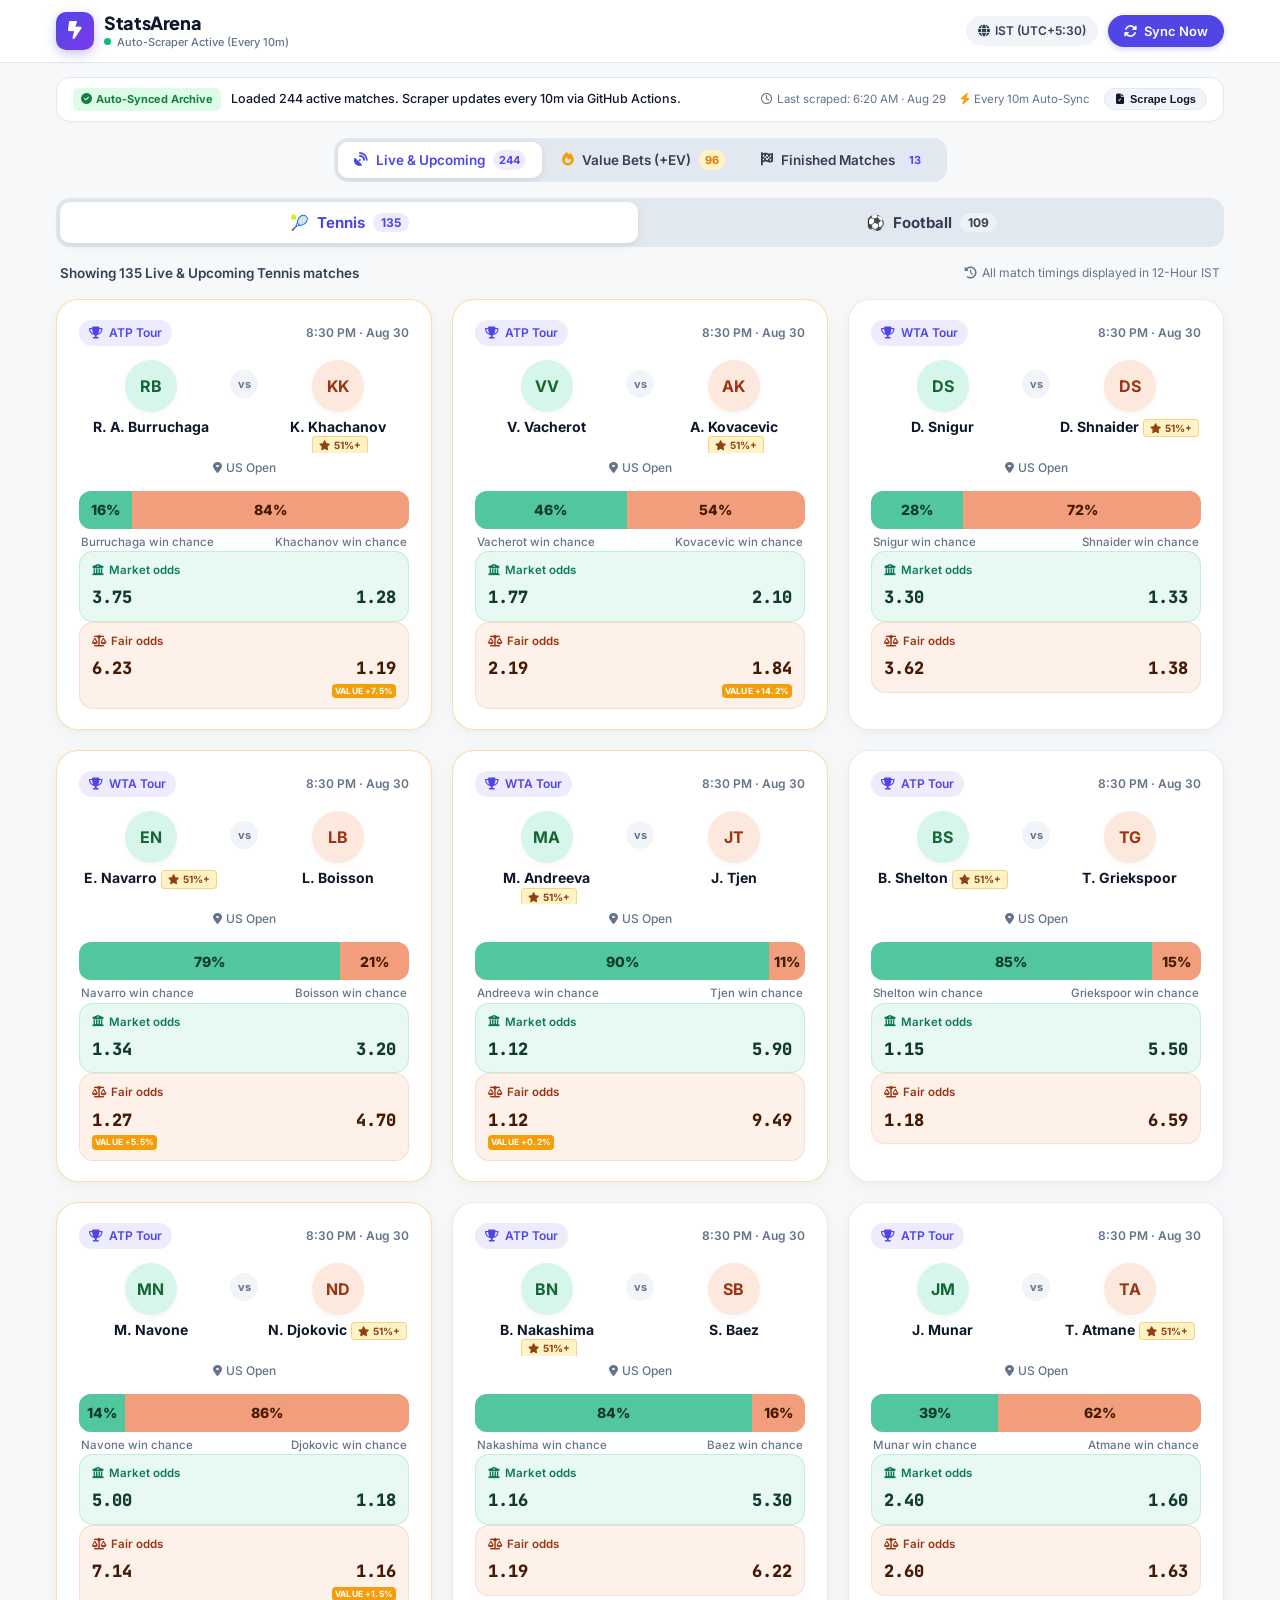
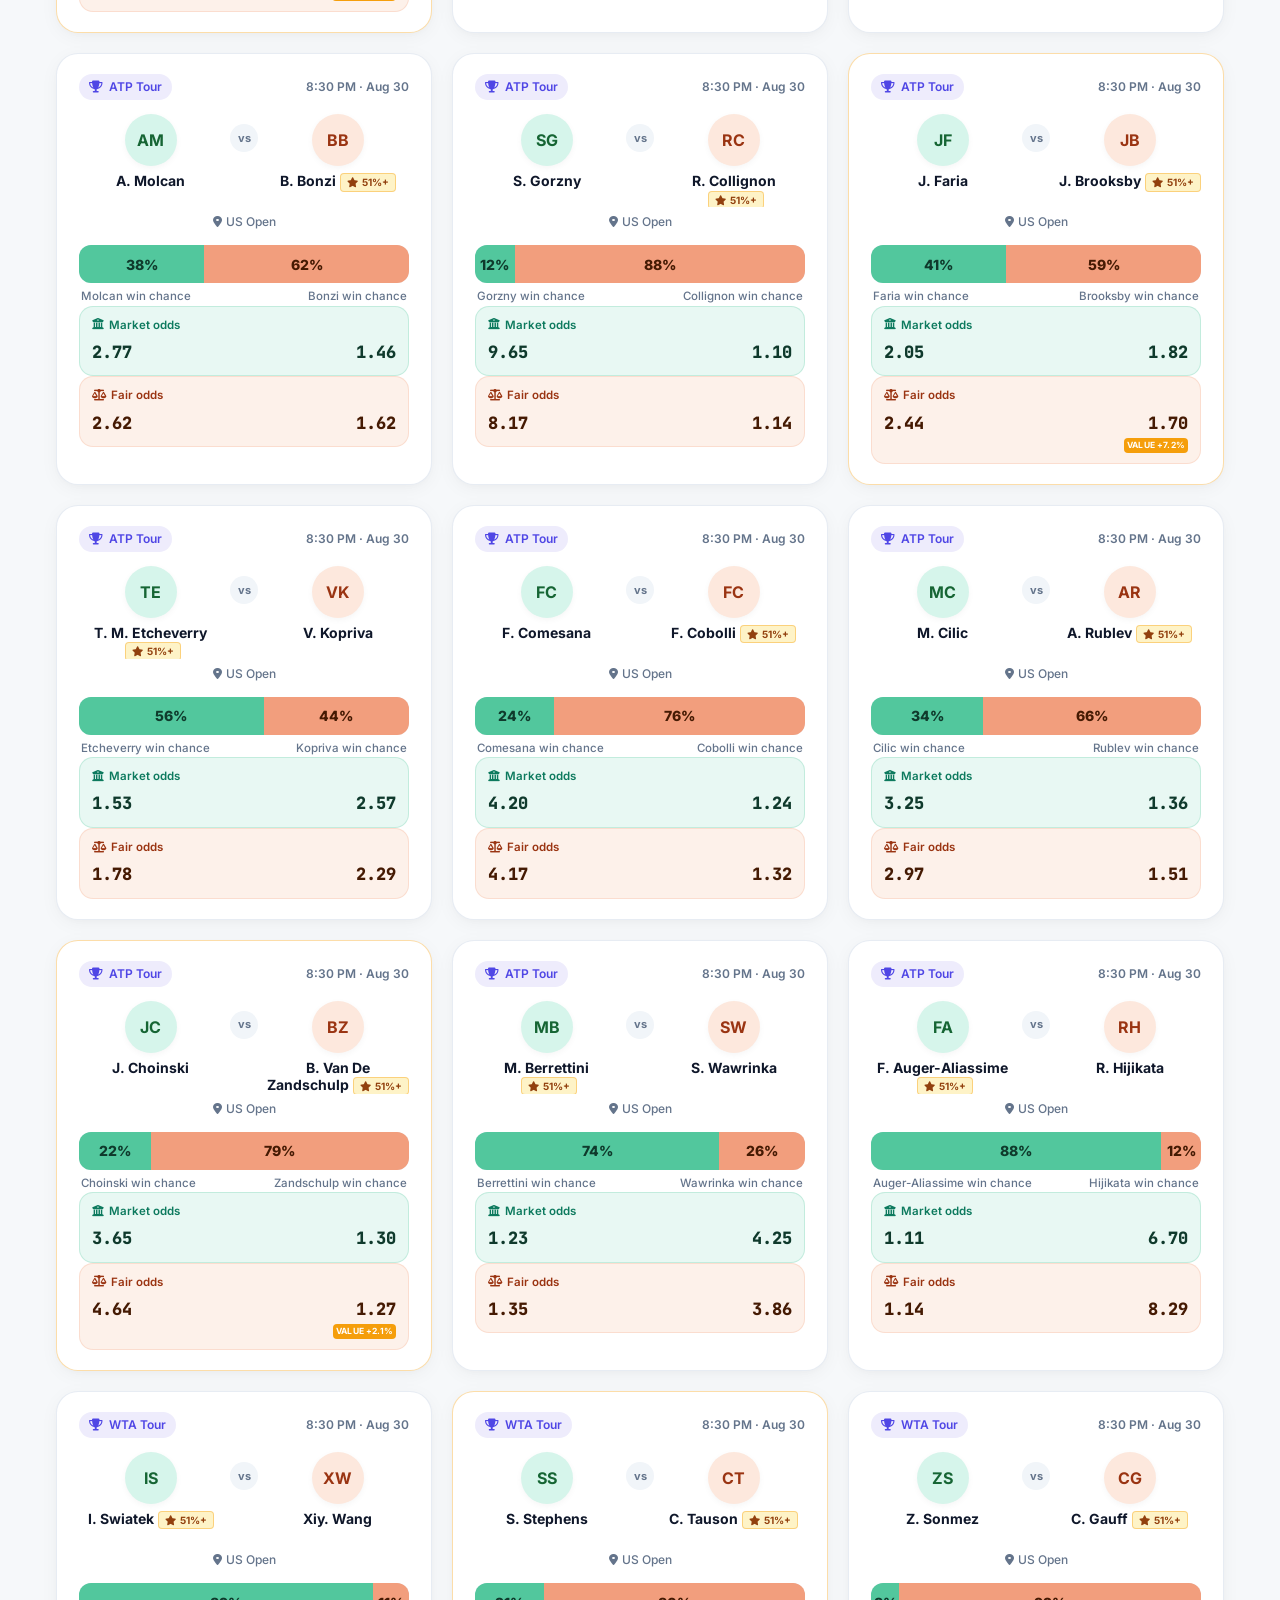
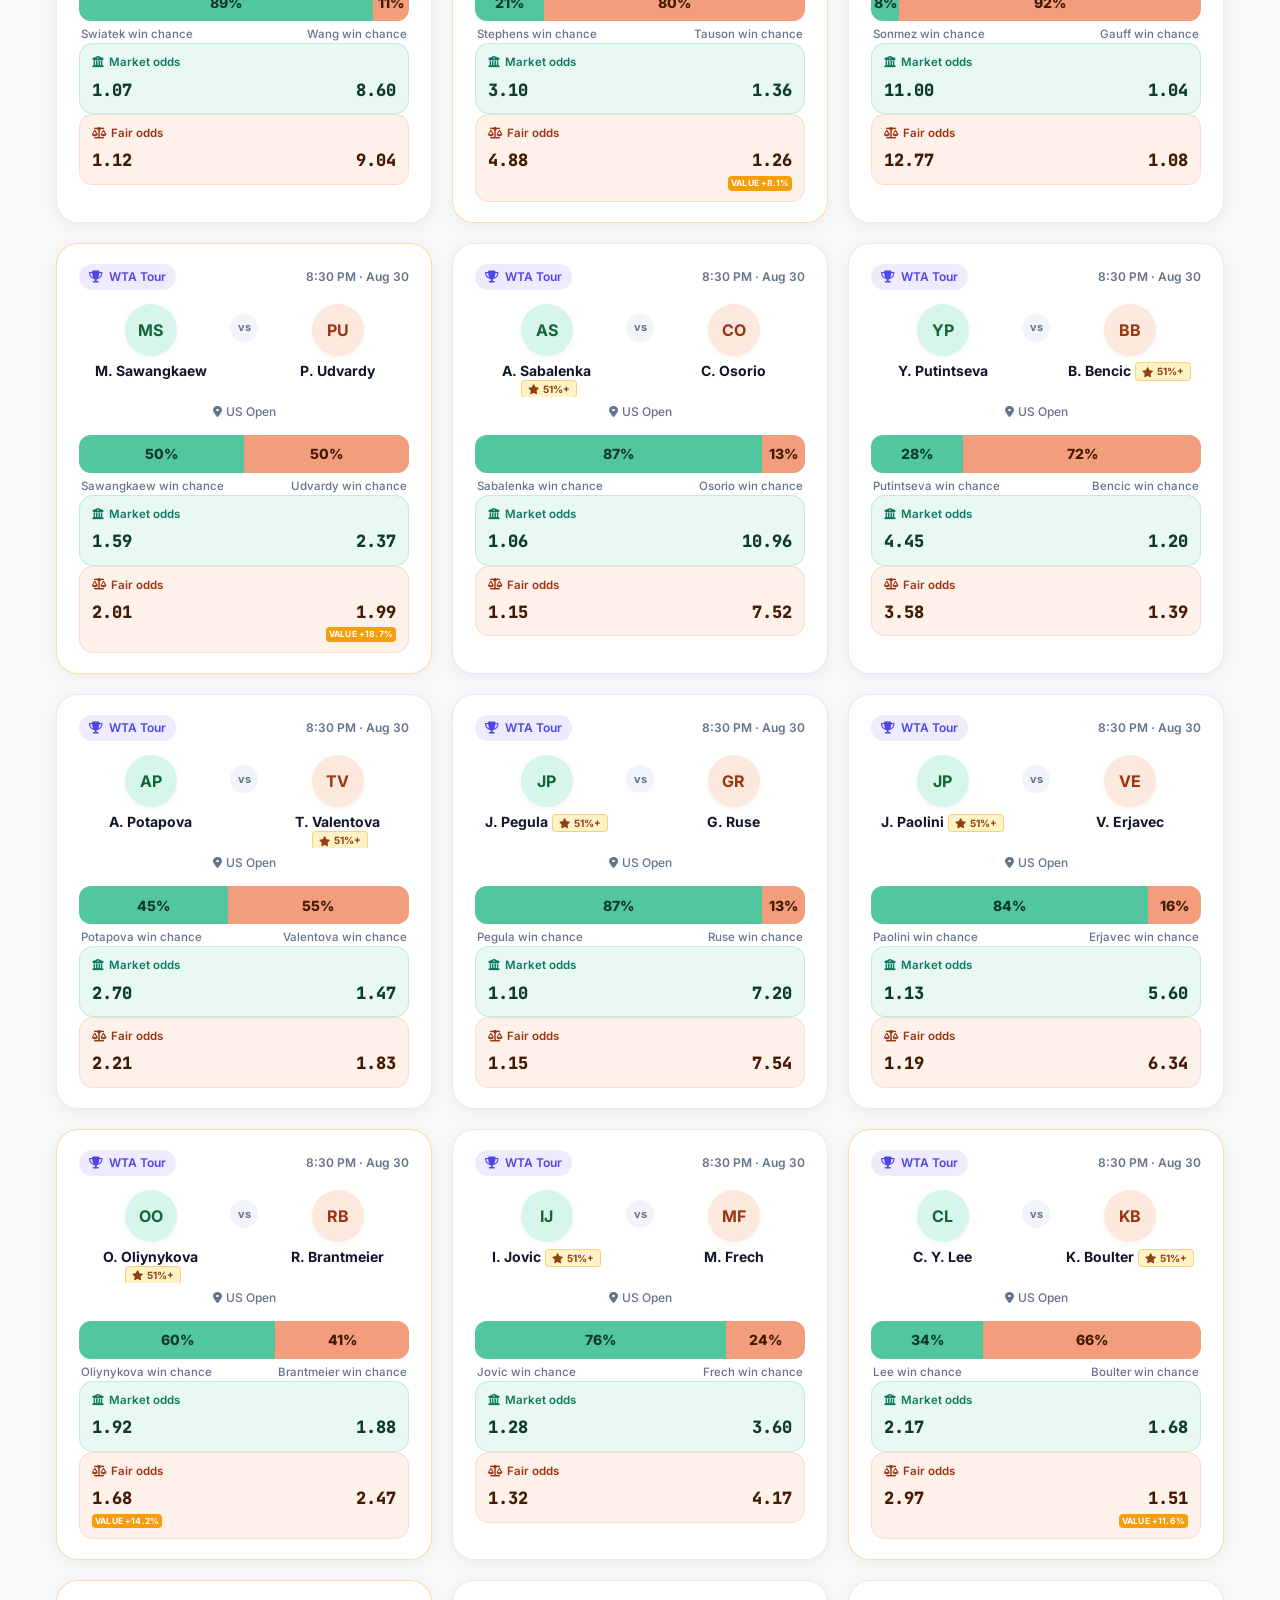
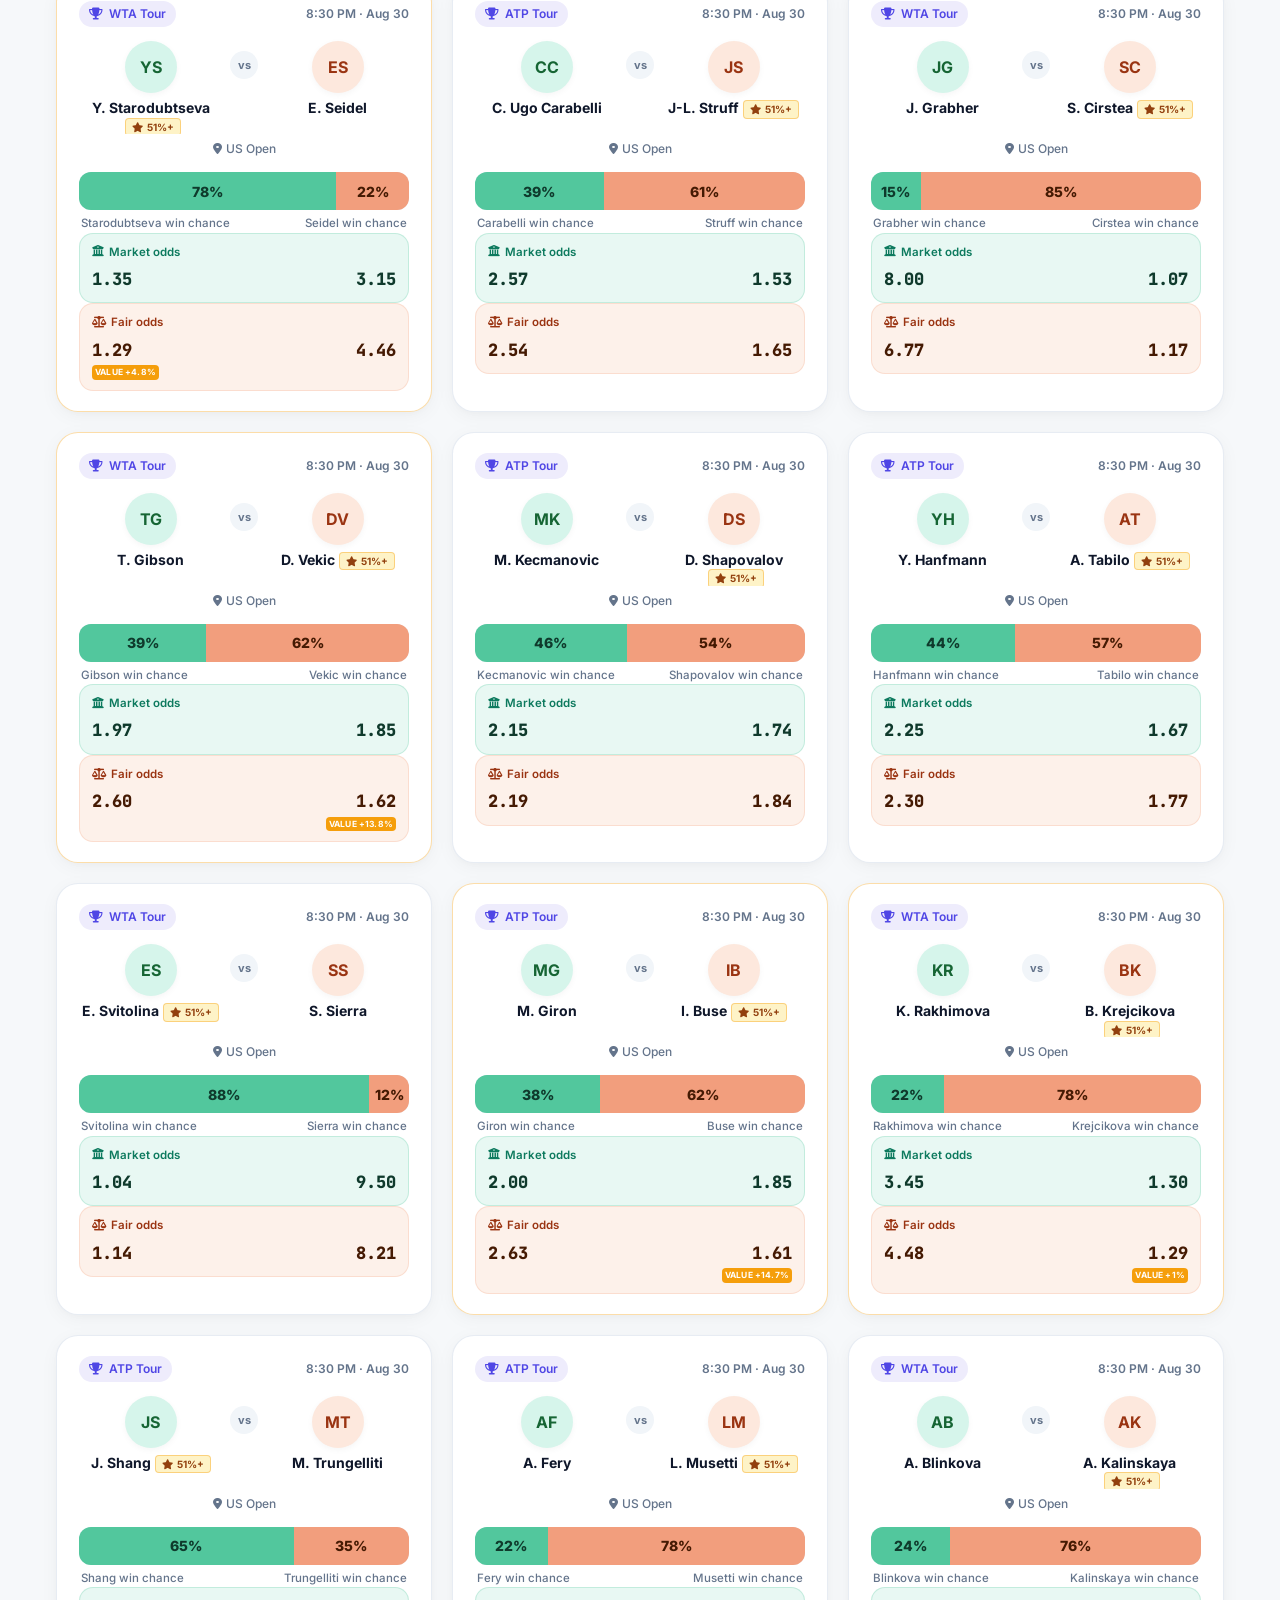
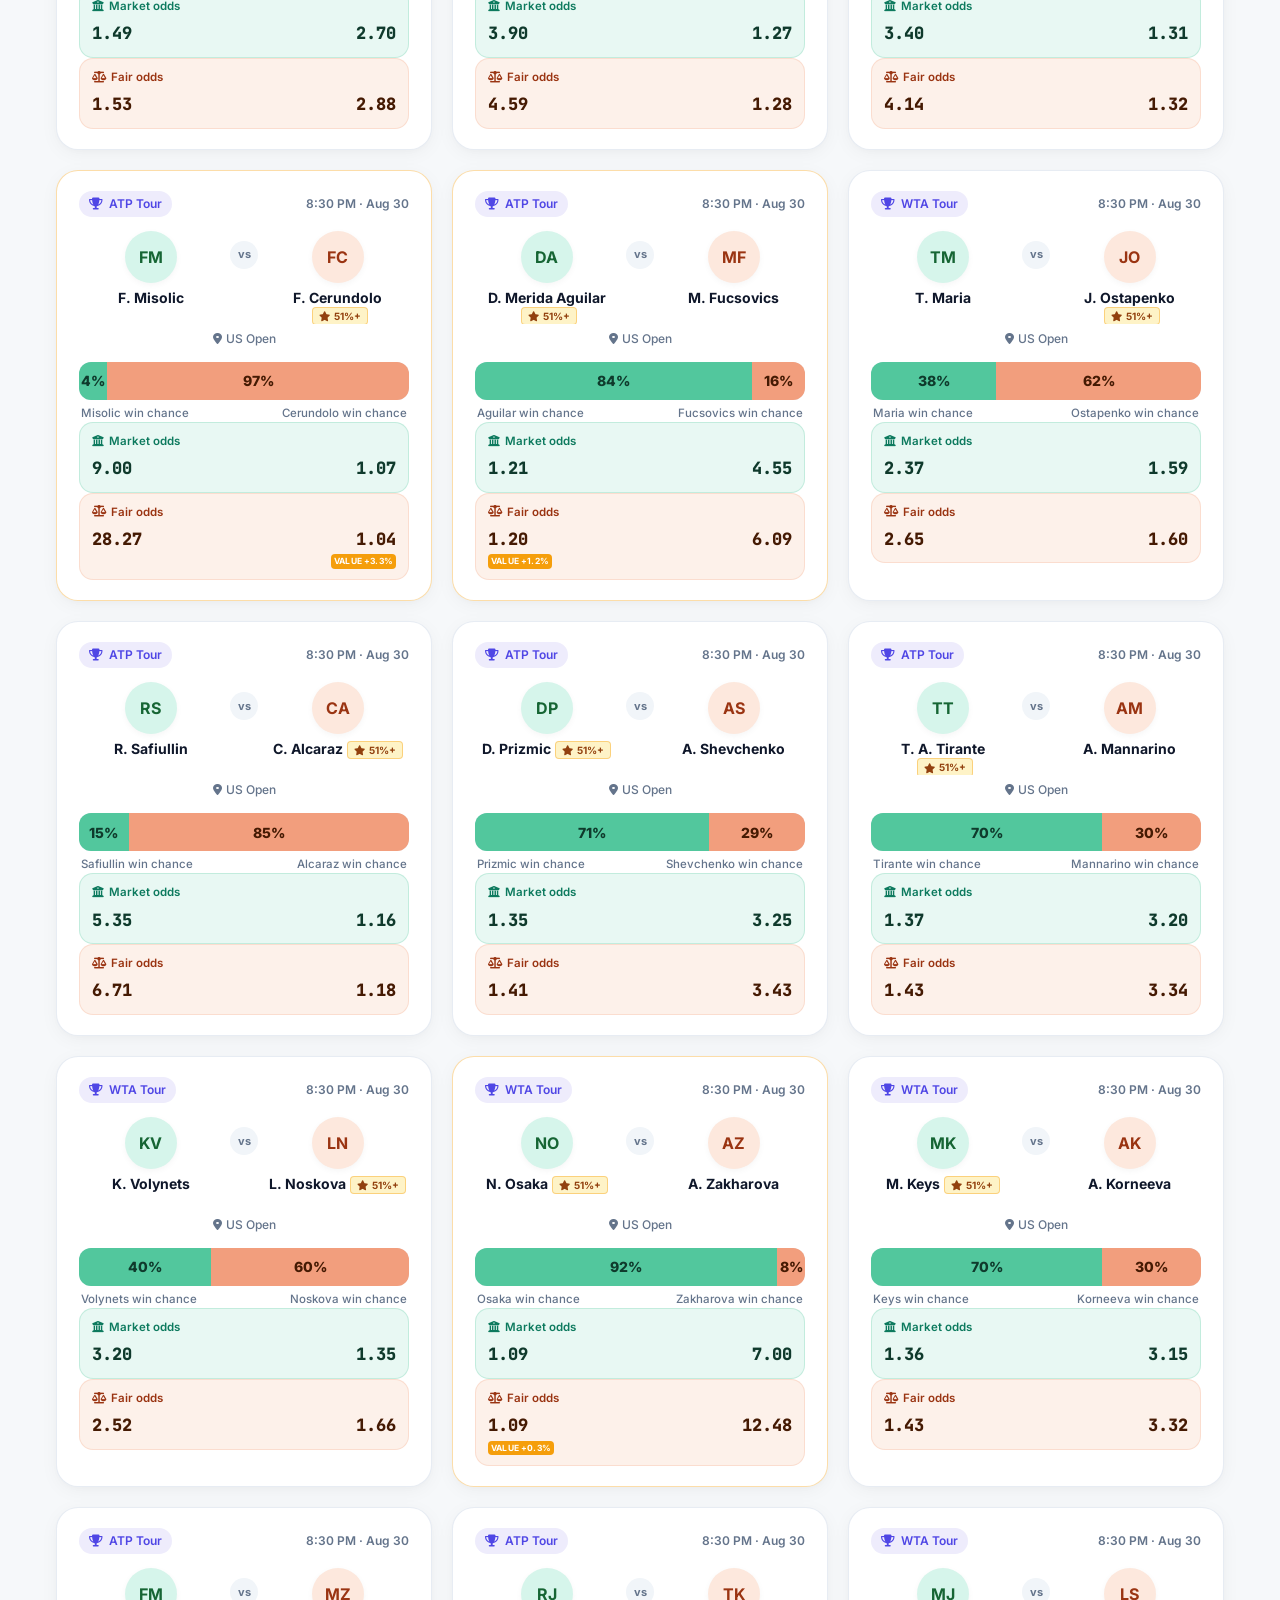
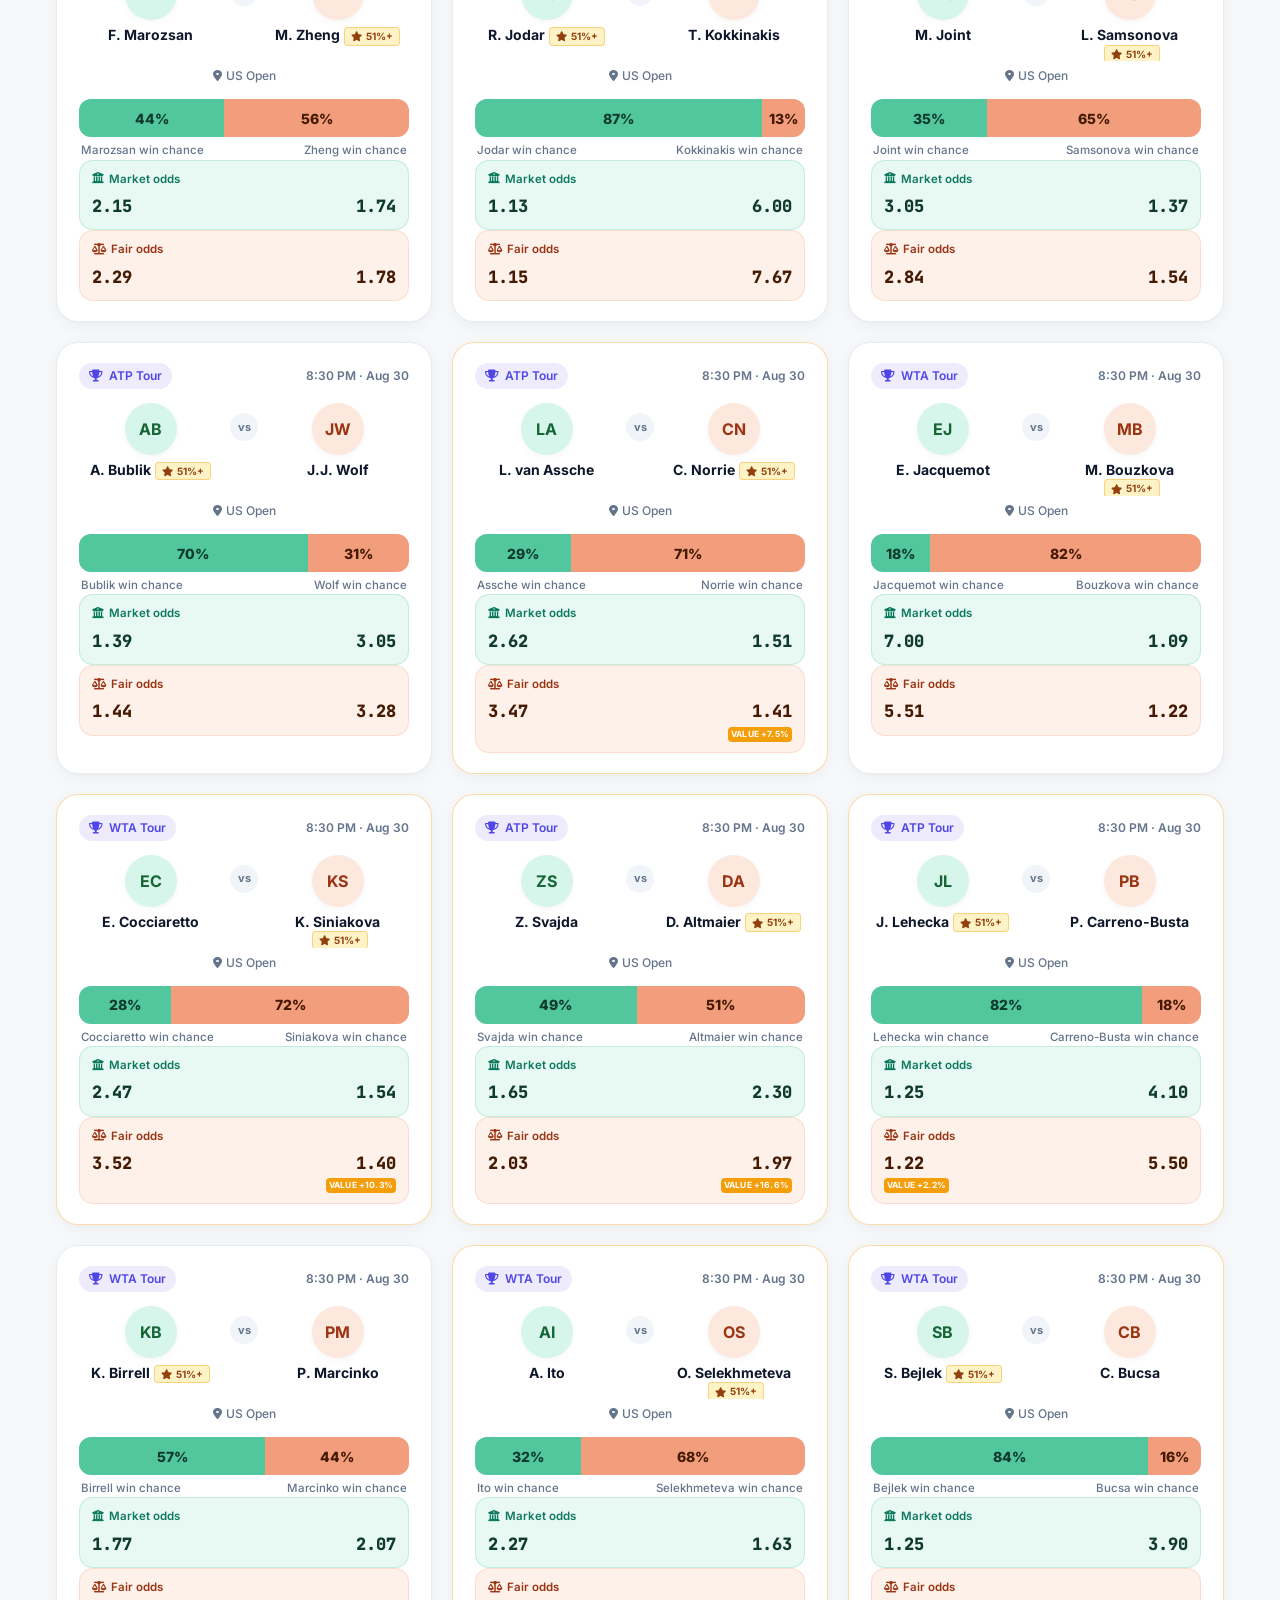
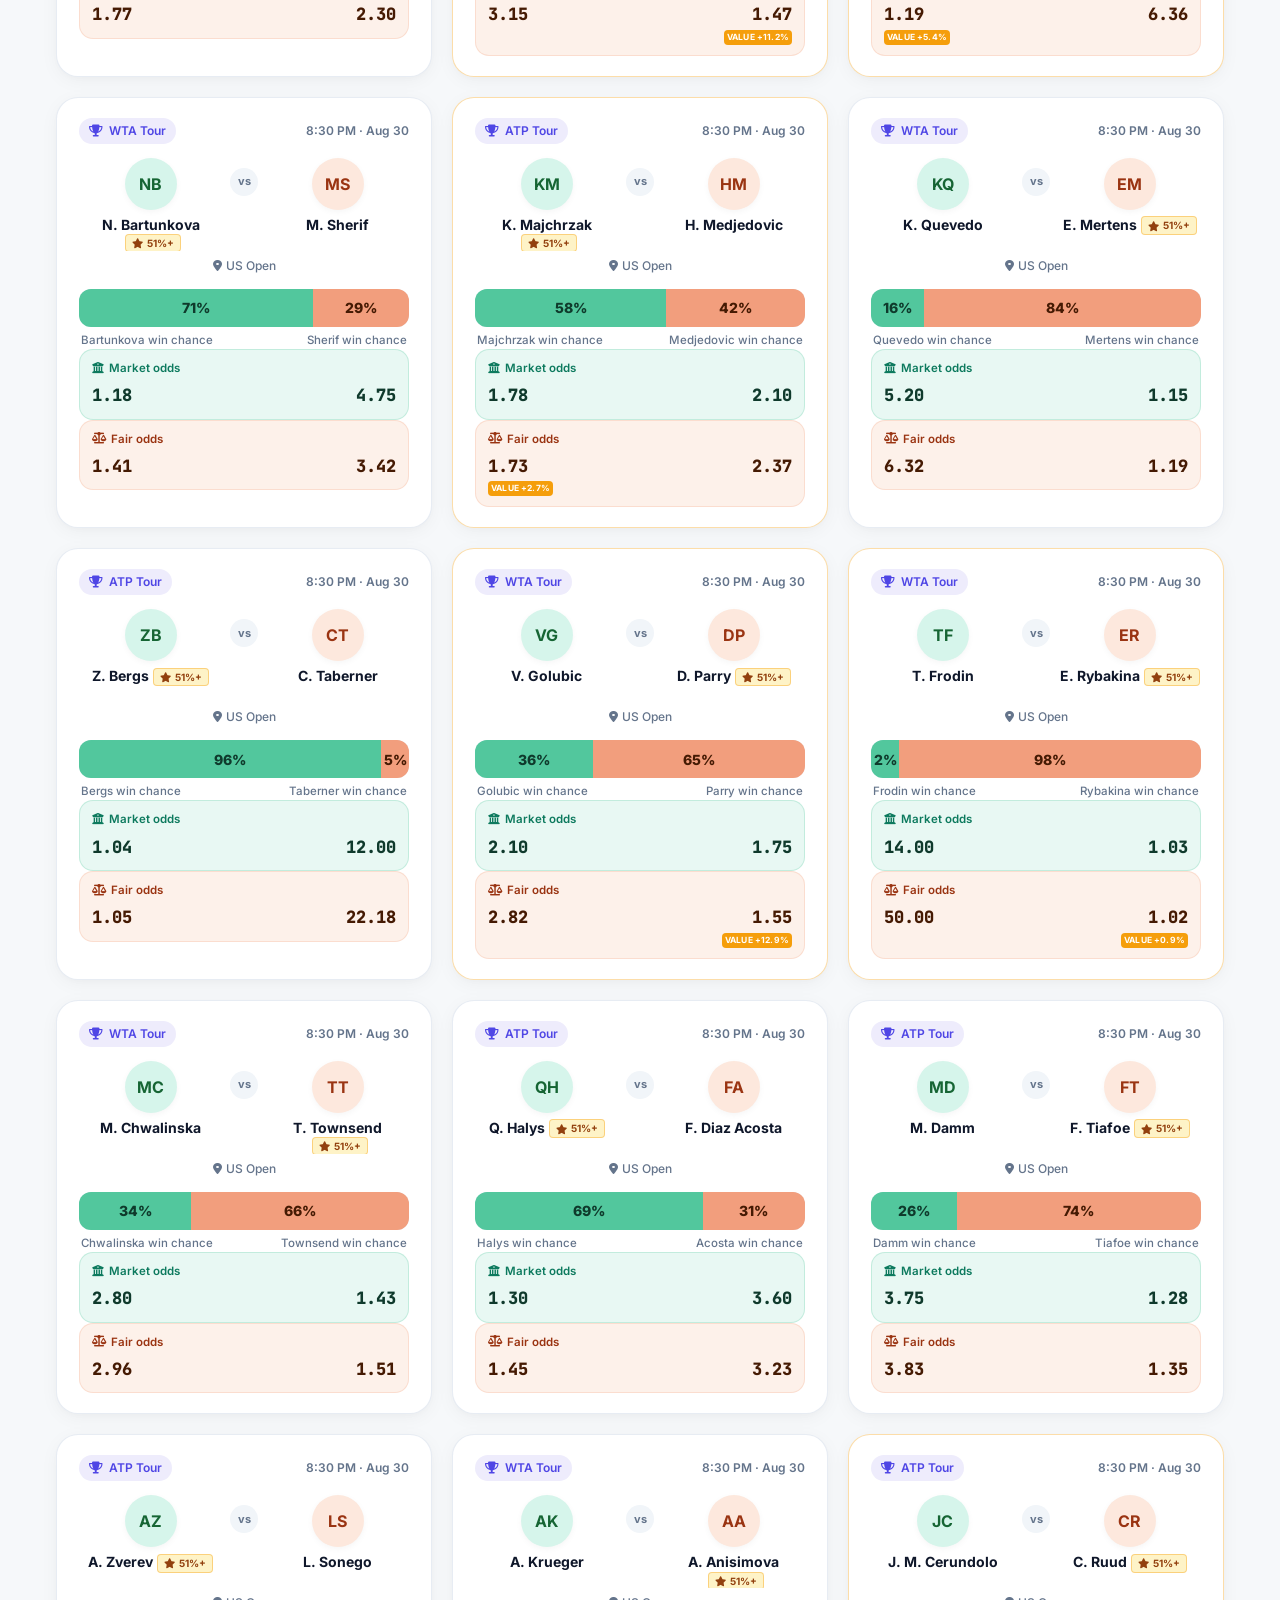
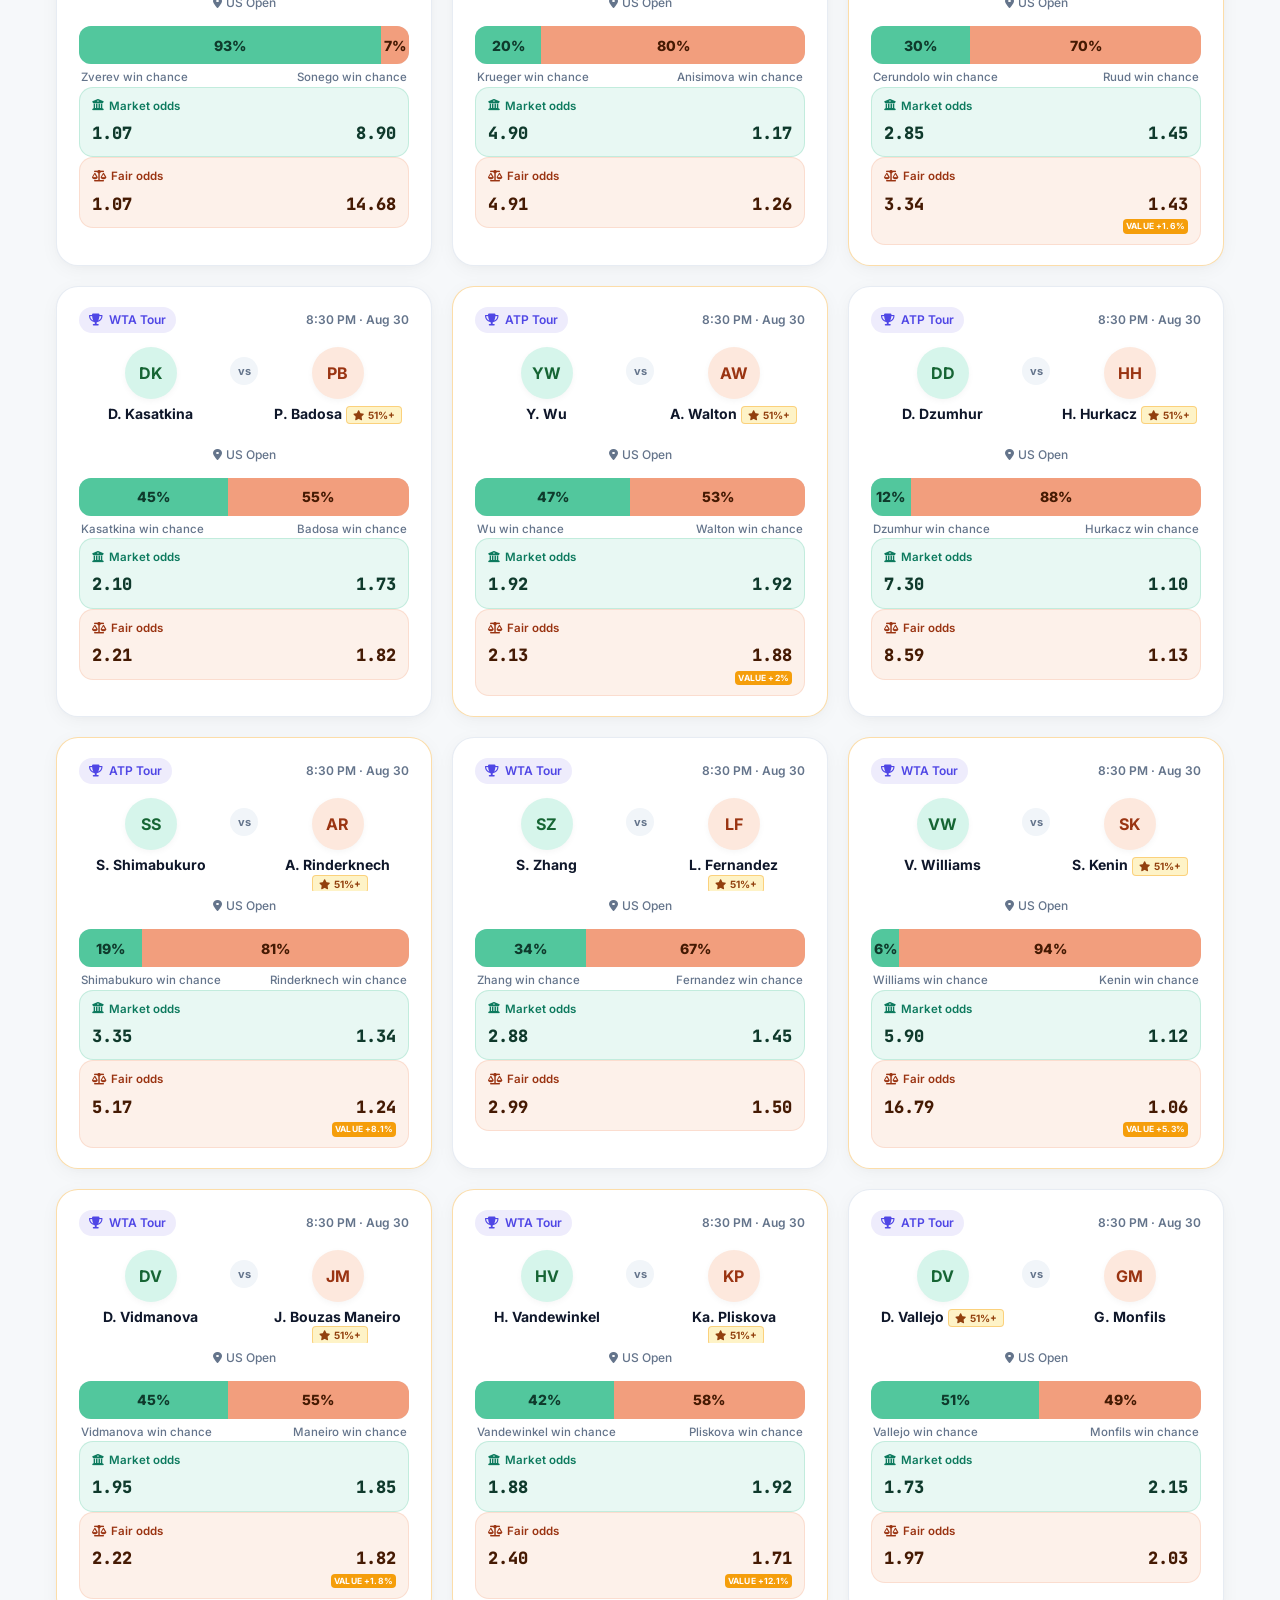
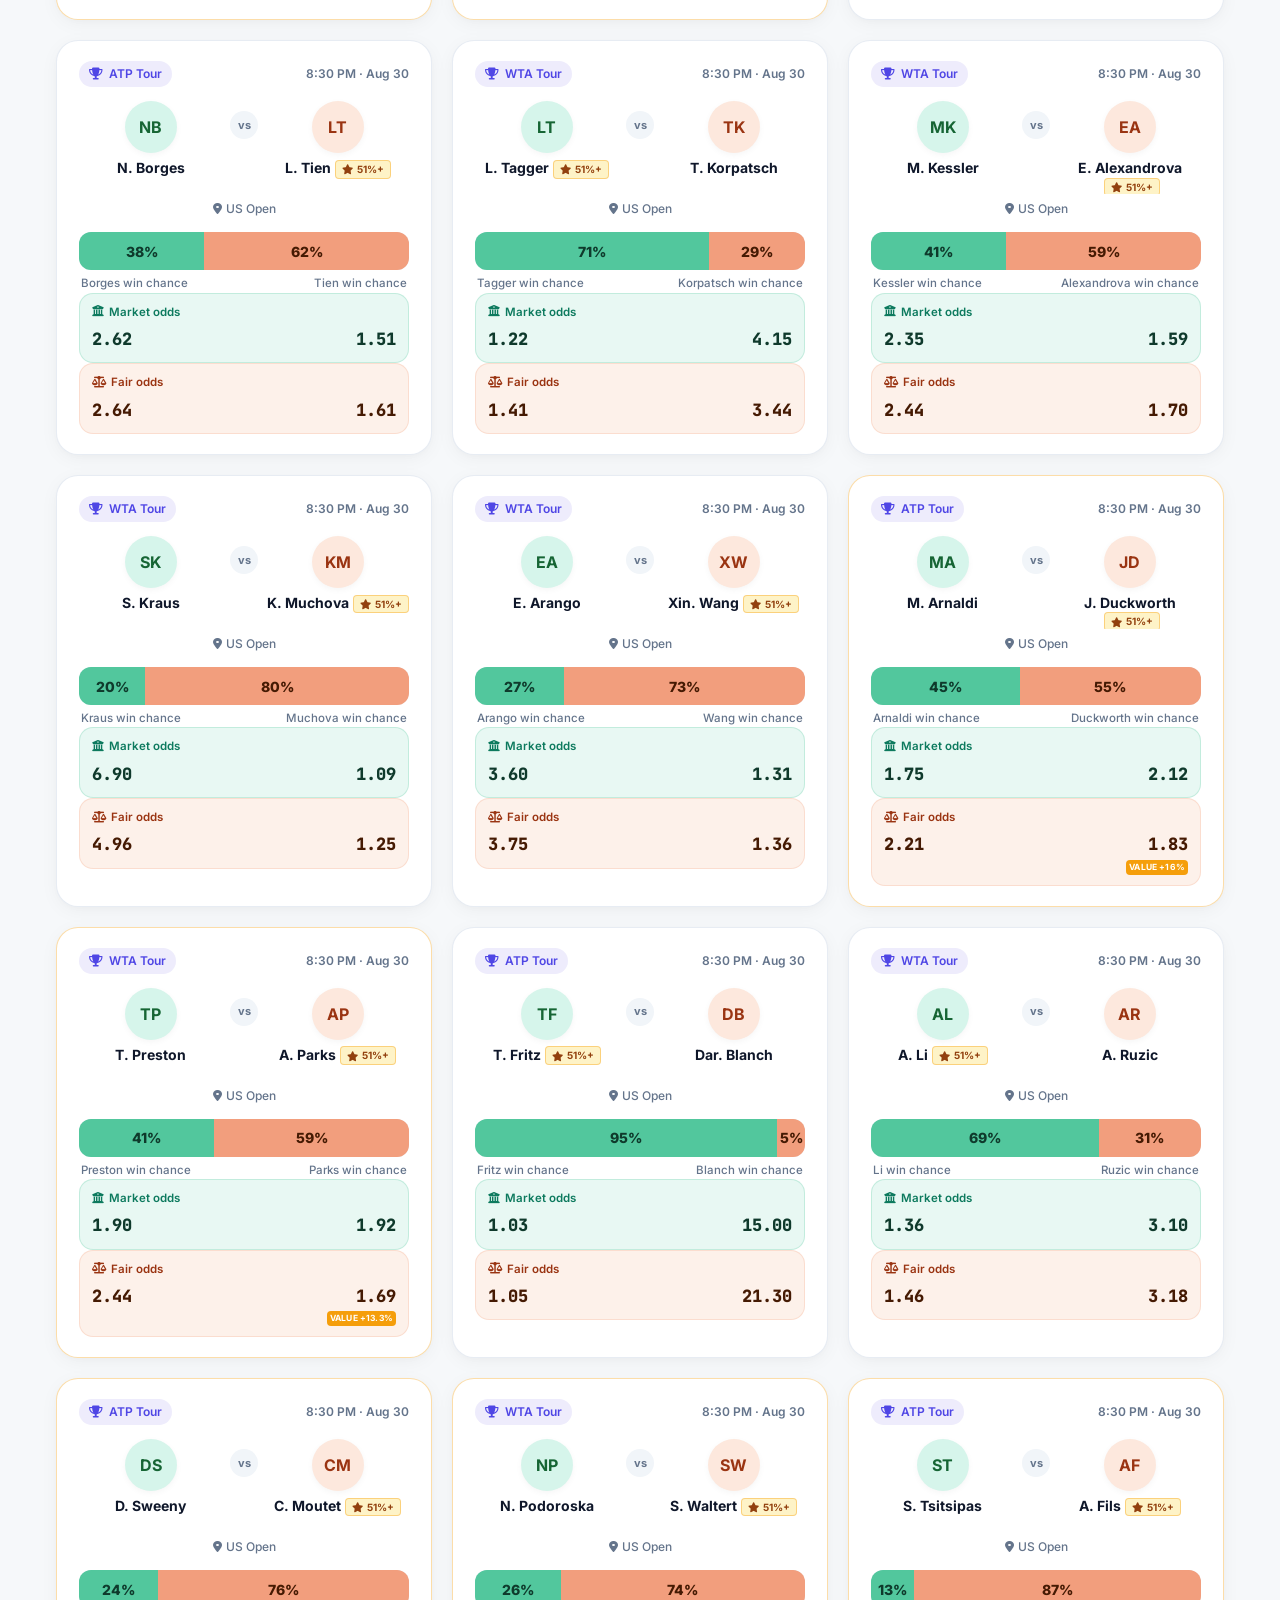
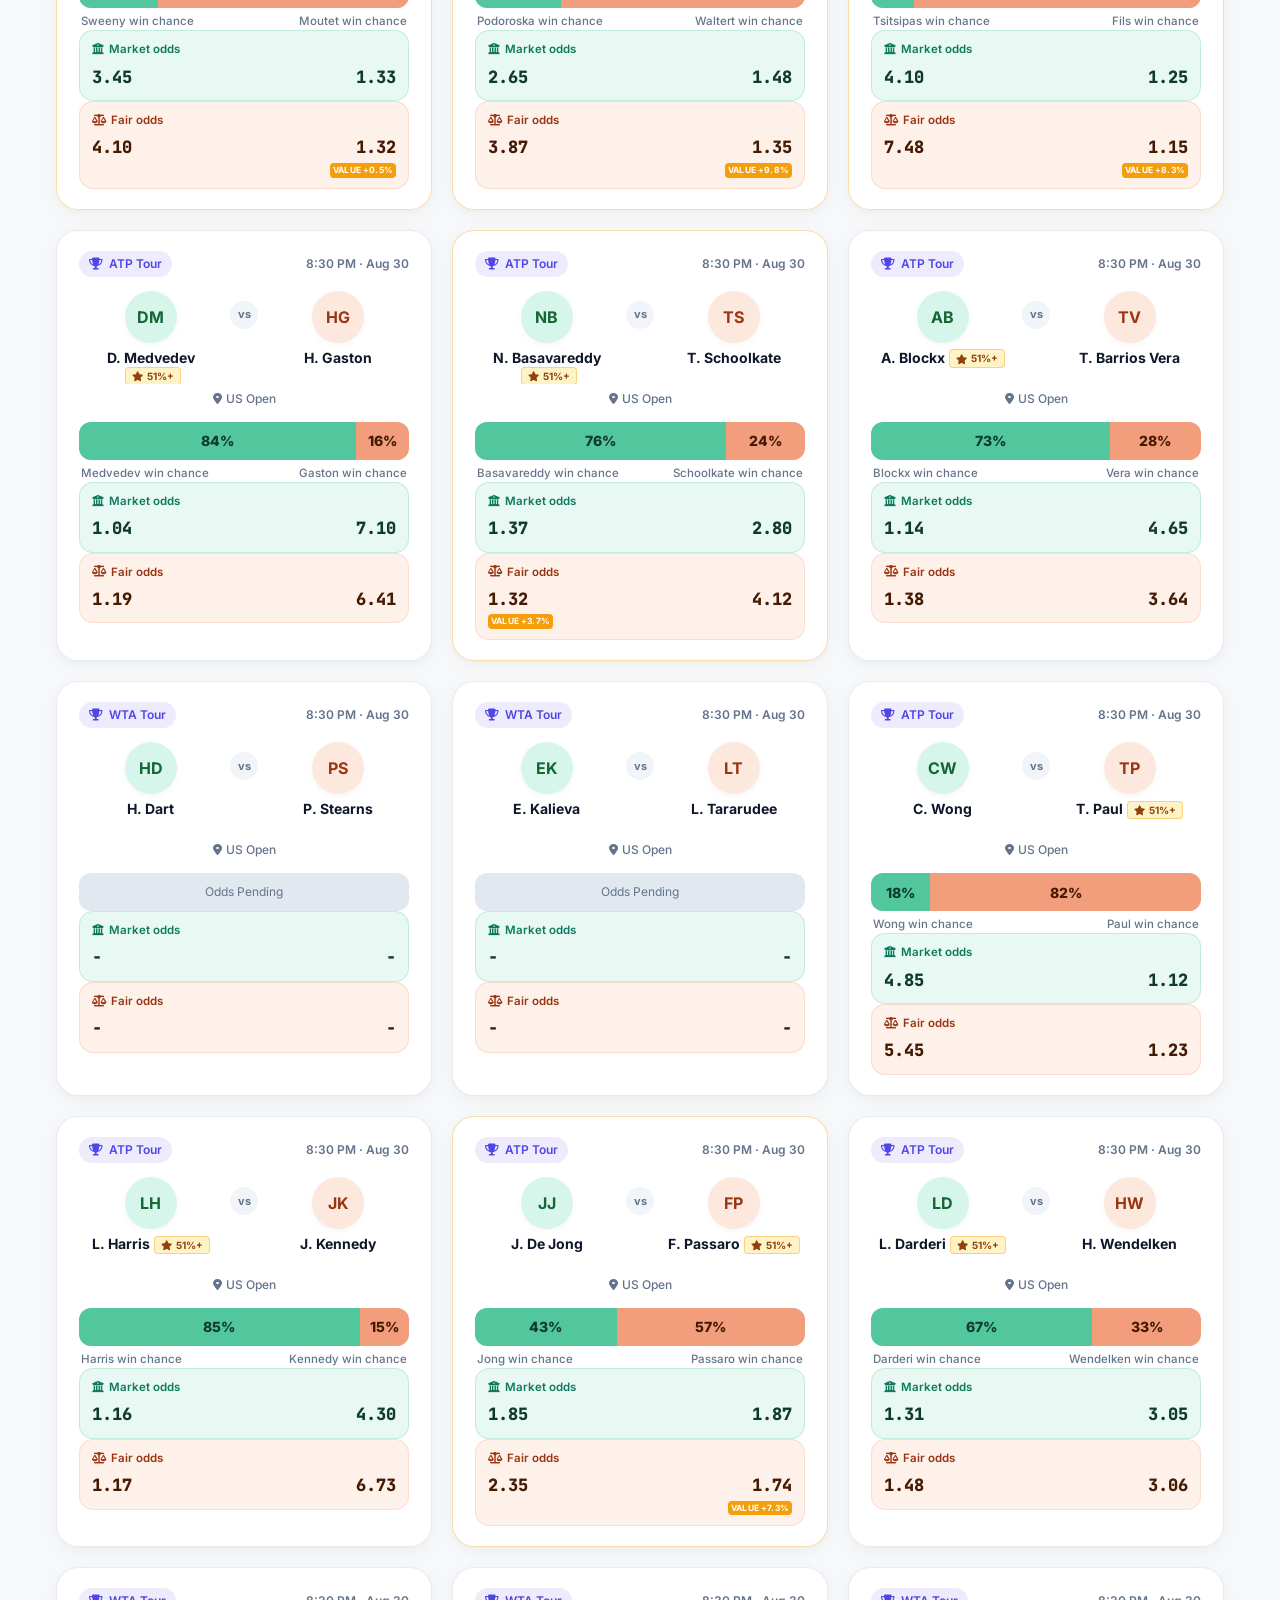
==== static/index.html @ 7a47d483 "Optimize for mobile-first native responsive app experience with touch safe areas and compact control" ====
<!DOCTYPE html>
<html lang="en">
<head>
  <meta charset="UTF-8" />
  <meta name="viewport" content="width=device-width, initial-scale=1.0, maximum-scale=1.0, user-scalable=no, viewport-fit=cover" />
  <meta name="theme-color" content="#0F172A" />
  <meta name="apple-mobile-web-app-capable" content="yes" />
  <meta name="apple-mobile-web-app-status-bar-style" content="black-translucent" />
  <meta name="apple-mobile-web-app-title" content="StatsArena" />
  <meta name="format-detection" content="telephone=no" />
  <title>StatsArena | Live Matches & Odds Explorer</title>
  
  <!-- Premium Fonts: Inter & Plus Jakarta Sans -->
  <link rel="preconnect" href="https://fonts.googleapis.com">
  <link rel="preconnect" href="https://fonts.gstatic.com" crossorigin>
  <link href="https://fonts.googleapis.com/css2?family=Inter:wght@400;500;600;700;800&family=JetBrains+Mono:wght@500;700&family=Plus+Jakarta+Sans:wght@600;700;800&display=swap" rel="stylesheet">
  
  <!-- FontAwesome Icons -->
  <link rel="stylesheet" href="https://cdnjs.cloudflare.com/ajax/libs/font-awesome/6.4.2/css/all.min.css">
  
  <link rel="icon" href="data:image/svg+xml,<svg xmlns=%22http://www.w3.org/2000/svg%22 viewBox=%220 0 100 100%22><text y=%22.9em%22 font-size=%2290%22>⚡</text></svg>">
  <link rel="stylesheet" href="style.css?v=4">
</head>
<body>

  <!-- Top Header Navigation -->
  <header class="app-header">
    <div class="header-container">
      <div class="brand-section">
        <div class="brand-logo">
          <i class="fa-solid fa-bolt-lightning"></i>
        </div>
        <div class="brand-info">
          <h1>StatsArena</h1>
          <div class="status-indicator">
            <span class="pulse-dot" id="pulseDot"></span>
            <span id="autoScraperStatus">Auto-Scraper Active (Every 10m)</span>
          </div>
        </div>
      </div>

      <div class="header-actions">
        <div class="tz-badge">
          <i class="fa-solid fa-globe"></i> <span>IST (UTC+5:30)</span>
        </div>
        <button id="syncNowBtn" class="btn-sync" onclick="triggerManualSync()" title="Scrape and check for new matches now">
          <i class="fa-solid fa-arrows-rotate" id="syncIcon"></i>
          <span class="btn-text">Sync Now</span>
        </button>
      </div>
    </div>
  </header>

  <!-- Scraper Status Banner -->
  <div class="scraper-banner-wrapper">
    <div class="scraper-banner" id="scraperBanner">
      <div class="banner-left">
        <span class="banner-badge" id="scraperStateBadge"><i class="fa-solid fa-circle-check"></i> Finished</span>
        <span class="banner-text" id="scraperStatusText">Scraper completed. All 239 matches updated.</span>
      </div>
      <div class="banner-right">
        <span class="banner-meta" id="lastScrapeMeta"><i class="fa-regular fa-clock"></i> Last scraped: 06:00 PM IST</span>
        <span class="banner-meta next-run" id="nextScrapeMeta"><i class="fa-solid fa-hourglass-half"></i> Next in 58m</span>
        <button class="btn-logs-toggle" onclick="openLogsModal()" title="View Scraper Run History & Logs">
          <i class="fa-solid fa-file-waveform"></i> <span>Scrape Logs</span>
        </button>
      </div>
      <!-- Progress Bar (Visible during scraping) -->
      <div class="banner-progress" id="bannerProgress" style="display: none;">
        <div class="banner-progress-bar" id="bannerProgressBar" style="width: 0%;"></div>
      </div>
    </div>
  </div>

  <!-- Main App Container -->
  <main class="main-content">
    
    <!-- Top View Switcher (Live & Upcoming / Value Bets / Finished Matches) -->
    <div class="view-switcher-container">
      <div class="view-segmented-control">
        <button class="view-btn active" id="viewBtnActive" onclick="switchView('active')">
          <i class="fa-solid fa-satellite-dish"></i>
          <span>Live & Upcoming</span>
          <span class="view-pill" id="activeCountPill">0</span>
        </button>
        <button class="view-btn" id="viewBtnValue" onclick="switchView('value')">
          <i class="fa-solid fa-fire text-amber"></i>
          <span>Value Bets (+EV)</span>
          <span class="view-pill value-pill" id="valueCountPill">0</span>
        </button>
        <button class="view-btn" id="viewBtnFinished" onclick="switchView('finished')">
          <i class="fa-solid fa-flag-checkered"></i>
          <span>Finished Matches</span>
          <span class="view-pill finished-pill" id="finishedCountPill">0</span>
        </button>
      </div>
    </div>

    <!-- Sport Navigation Tabs -->
    <div class="tabs-container">
      <div class="sport-tabs">
        <button class="tab-btn active" id="tabTennis" onclick="switchSport('tennis')">
          <span class="tab-icon">🎾</span>
          <span class="tab-title">Tennis</span>
          <span class="tab-badge" id="tennisCountBadge">0</span>
        </button>
        <button class="tab-btn" id="tabFootball" onclick="switchSport('football')">
          <span class="tab-icon">⚽</span>
          <span class="tab-title">Football</span>
          <span class="tab-badge" id="footballCountBadge">0</span>
        </button>
      </div>
    </div>

    <!-- Finished Matches ROI & Performance Analytics Card (Only shown in Finished view) -->
    <div id="finishedAnalyticsCard" class="analytics-card" style="display: none;">
      <div class="analytics-header">
        <div class="analytics-title">
          <i class="fa-solid fa-chart-line text-brand"></i>
          <span>Favorites & Value Bet Performance Tracker</span>
        </div>
        <span class="analytics-badge">Strategy: ≥51% Probability +EV</span>
      </div>
      <div class="analytics-grid">
        <div class="stat-box">
          <span class="stat-label">Total Finished</span>
          <span class="stat-value" id="roiTotalFinished">0</span>
        </div>
        <div class="stat-box">
          <span class="stat-label">Favorites (≥51%)</span>
          <span class="stat-value" id="roiTotalFavs">0</span>
        </div>
        <div class="stat-box">
          <span class="stat-label">Win Rate</span>
          <span class="stat-value text-emerald" id="roiWinRate">0%</span>
        </div>
        <div class="stat-box">
          <span class="stat-label">Total Staked (1u)</span>
          <span class="stat-value" id="roiTotalStaked">0.00u</span>
        </div>
        <div class="stat-box">
          <span class="stat-label">Net Profit</span>
          <span class="stat-value text-emerald" id="roiNetProfit">+0.00u</span>
        </div>
        <div class="stat-box highlight">
          <span class="stat-label">Realized ROI</span>
          <span class="stat-value text-emerald" id="roiPercentage">+0.0%</span>
        </div>
      </div>
    </div>

    <!-- Value Bet Sort Control (Visible only in Value Bets view) -->
    <div id="valueSortWrapper" class="value-sort-container" style="display: none;">
      <div class="value-sort-bar">
        <span class="value-sort-title">
          <i class="fa-solid fa-arrow-down-wide-short text-amber"></i>
          <span>Sort Value:</span>
        </span>
        <div class="value-sort-options">
          <button class="val-sort-btn active" id="valSortDesc" onclick="setValueSort('desc')">
            <i class="fa-solid fa-arrow-trend-up"></i> Highest Value
          </button>
          <button class="val-sort-btn" id="valSortAsc" onclick="setValueSort('asc')">
            <i class="fa-solid fa-arrow-trend-down"></i> Lowest Value
          </button>
          <button class="val-sort-btn" id="valSortSoonest" onclick="setValueSort('soonest')">
            <i class="fa-solid fa-clock"></i> Soonest First
          </button>
        </div>
      </div>
    </div>

    <!-- Active Filter Summary & Result Count -->
    <div class="results-meta">
      <div class="meta-count" id="matchesSummary">Showing 0 matches sorted by start time</div>
      <div class="meta-time-hint"><i class="fa-solid fa-clock-rotate-left"></i> All match timings displayed in 12-Hour IST</div>
    </div>

    <!-- Loading State -->
    <div id="loadingContainer" class="loading-state" style="display: none;">
      <div class="spinner"></div>
      <p>Loading latest odds & live match schedules...</p>
    </div>

    <!-- Empty State -->
    <div id="emptyContainer" class="empty-state" style="display: none;">
      <i class="fa-solid fa-calendar-xmark empty-icon"></i>
      <h3>No matches found</h3>
      <p id="emptyMessage">Try adjusting your search terms or filters.</p>
      <button class="btn-reset" onclick="resetFilters()">Reset All Filters</button>
    </div>

    <!-- Match Cards Grid (Reference UI Layout) -->
    <div id="matchesGrid" class="matches-grid">
      <!-- Dynamically populated match cards -->
    </div>

  </main>

  <!-- Scraper Activity & Execution Logs Modal -->
  <div id="logsModal" class="modal-overlay" style="display: none;" onclick="closeLogsModal(event)">
    <div class="modal-card" onclick="event.stopPropagation()">
      <div class="modal-header">
        <div class="modal-title">
          <i class="fa-solid fa-file-waveform text-brand"></i>
          <h3>Scraper Activity & Run History</h3>
        </div>
        <button class="btn-modal-close" onclick="closeLogsModal()">&times;</button>
      </div>

      <div class="modal-body">
        <!-- Live Status Summary -->
        <div class="logs-summary-grid">
          <div class="log-summary-card">
            <span class="label">Current Status</span>
            <span class="value" id="modalScraperState">Idle</span>
          </div>
          <div class="log-summary-card">
            <span class="label">Last Full Run</span>
            <span class="value" id="modalLastRun">Just now</span>
          </div>
          <div class="log-summary-card">
            <span class="label">Next Scheduled Run</span>
            <span class="value" id="modalNextRun">Hourly via GitHub Actions</span>
          </div>
          <div class="log-summary-card">
            <span class="label">Total Matches in DB</span>
            <span class="value" id="modalTotalMatches">231 matches</span>
          </div>
        </div>

        <!-- History Table -->
        <h4 class="logs-subtitle"><i class="fa-solid fa-clock-rotate-left"></i> Recent Scraping Execution Logs</h4>
        <div class="logs-table-wrapper">
          <table class="logs-table">
            <thead>
              <tr>
                <th>Execution Time (IST)</th>
                <th>URLs Scanned</th>
                <th>Matches Updated</th>
                <th>Errors</th>
                <th>Duration</th>
                <th>Status</th>
              </tr>
            </thead>
            <tbody id="logsTableBody">
              <!-- Dynamically populated rows -->
            </tbody>
          </table>
        </div>
      </div>

      <div class="modal-footer">
        <span class="footer-hint"><i class="fa-solid fa-circle-info"></i> Scraper runs automatically every 1 hour via GitHub Actions.</span>
        <button class="btn-modal-close-action" onclick="closeLogsModal()">Close</button>
      </div>
    </div>
  </div>

  <!-- Toast Notification System -->
  <div id="toast" class="toast-notification"></div>

  <!-- Scripts -->
  <script src="app.js?v=11"></script>
</body>
</html>
---- static/style.css ----
/* ==========================================================================
   StatsArena Match Explorer - Stylesheet
   Typography: Inter & Sans-Serif | Clean Glassmorphism & High-Contrast Layout
   ========================================================================== */

:root {
  --font-sans: 'Inter', -apple-system, BlinkMacSystemFont, 'Segoe UI', Roboto, Helvetica, Arial, sans-serif;
  --font-display: 'Plus Jakarta Sans', var(--font-sans);
  --font-mono: 'JetBrains Mono', monospace;
  
  --bg-app: #F6F8FA;
  --card-bg: #FFFFFF;
  --text-primary: #0F172A;
  --text-secondary: #334155;
  --text-muted: #64748B;
  --border-color: #E2E8F0;
  
  --brand-primary: #4F46E5;
  --brand-light: #EEECFC;
  --brand-gradient: linear-gradient(135deg, #4F46E5, #7C3AED);
  
  --green-main: #52C79D;
  --green-bg: #E8F8F3;
  --green-text: #0D7A5E;
  --green-dark: #0F3A2C;
  --green-avatar-bg: #D6F5EB;
  --green-avatar-text: #166534;
  
  --peach-main: #F29E7D;
  --peach-bg: #FDF1EA;
  --peach-text: #9A3412;
  --peach-dark: #451A03;
  --peach-avatar-bg: #FDE8DD;
  --peach-avatar-text: #9A3412;

  --draw-main: #CBD5E1;
  --draw-text: #334155;
  --draw-bg: #F1F5F9;

  --radius-card: 22px;
  --radius-pill: 9999px;
  --radius-elem: 12px;
  --shadow-card: 0 4px 20px -2px rgba(0, 0, 0, 0.05), 0 2px 6px -1px rgba(0, 0, 0, 0.02);
  --shadow-hover: 0 12px 28px -4px rgba(0, 0, 0, 0.08), 0 4px 10px -2px rgba(0, 0, 0, 0.04);
}

* {
  box-sizing: border-box;
  margin: 0;
  padding: 0;
  -webkit-tap-highlight-color: transparent;
}

body {
  font-family: var(--font-sans);
  background-color: var(--bg-app);
  color: var(--text-primary);
  line-height: 1.5;
  min-height: 100vh;
  -webkit-font-smoothing: antialiased;
  -moz-osx-font-smoothing: grayscale;
}

/* ==========================================================================
   Header Navigation
   ========================================================================== */
.app-header {
  position: sticky;
  top: 0;
  z-index: 50;
  background: rgba(255, 255, 255, 0.96);
  backdrop-filter: blur(12px);
  -webkit-backdrop-filter: blur(12px);
  border-bottom: 1px solid var(--border-color);
  padding: 12px 0;
}

.header-container {
  max-width: 1200px;
  margin: 0 auto;
  padding: 0 16px;
  display: flex;
  align-items: center;
  justify-content: space-between;
  gap: 12px;
}

.brand-section {
  display: flex;
  align-items: center;
  gap: 10px;
}

.brand-logo {
  width: 38px;
  height: 38px;
  background: var(--brand-gradient);
  border-radius: 10px;
  display: flex;
  align-items: center;
  justify-content: center;
  color: white;
  font-size: 18px;
  box-shadow: 0 4px 12px rgba(79, 70, 229, 0.3);
}

.brand-info h1 {
  font-family: var(--font-display);
  font-size: 18px;
  font-weight: 800;
  color: var(--text-primary);
  letter-spacing: -0.02em;
  line-height: 1.2;
}

.status-indicator {
  display: flex;
  align-items: center;
  gap: 6px;
  font-size: 11px;
  color: var(--text-muted);
  font-weight: 500;
}

.pulse-dot {
  width: 7px;
  height: 7px;
  background-color: #10B981;
  border-radius: 50%;
  box-shadow: 0 0 0 rgba(16, 185, 129, 0.4);
  animation: pulseAnimation 2s infinite;
}

.pulse-dot.running {
  background-color: #F59E0B;
  animation: pulseOrange 1s infinite;
}

@keyframes pulseAnimation {
  0% { box-shadow: 0 0 0 0 rgba(16, 185, 129, 0.6); }
  70% { box-shadow: 0 0 0 6px rgba(16, 185, 129, 0); }
  100% { box-shadow: 0 0 0 0 rgba(16, 185, 129, 0); }
}

@keyframes pulseOrange {
  0% { box-shadow: 0 0 0 0 rgba(245, 158, 11, 0.7); }
  70% { box-shadow: 0 0 0 6px rgba(245, 158, 11, 0); }
  100% { box-shadow: 0 0 0 0 rgba(245, 158, 11, 0); }
}

.header-actions {
  display: flex;
  align-items: center;
  gap: 10px;
}

.tz-badge {
  display: flex;
  align-items: center;
  gap: 5px;
  background: #F1F5F9;
  padding: 6px 12px;
  border-radius: var(--radius-pill);
  font-size: 12px;
  color: var(--text-secondary);
  font-weight: 600;
}

.btn-sync {
  background: var(--brand-primary);
  color: white;
  border: none;
  padding: 8px 16px;
  border-radius: var(--radius-pill);
  font-size: 13px;
  font-weight: 600;
  font-family: inherit;
  cursor: pointer;
  display: flex;
  align-items: center;
  gap: 7px;
  transition: all 0.2s ease;
  box-shadow: 0 2px 6px rgba(79, 70, 229, 0.25);
}

.btn-sync:hover {
  background: #4338CA;
  transform: translateY(-1px);
}

.btn-sync:active {
  transform: translateY(0);
}

.btn-sync.spinning #syncIcon {
  animation: spin 1s linear infinite;
}

@keyframes spin {
  100% { transform: rotate(360deg); }
}

/* ==========================================================================
   Scraper Status Banner
   ========================================================================== */
.scraper-banner-wrapper {
  max-width: 1200px;
  margin: 14px auto 0;
  padding: 0 16px;
}

.scraper-banner {
  background: #FFFFFF;
  border: 1px solid var(--border-color);
  border-radius: 14px;
  padding: 10px 16px;
  display: flex;
  align-items: center;
  justify-content: space-between;
  flex-wrap: wrap;
  gap: 8px;
  position: relative;
  overflow: hidden;
  box-shadow: 0 2px 6px rgba(0, 0, 0, 0.02);
}

.scraper-banner.running {
  border-color: #F59E0B;
  background: #FFFBEB;
}

.scraper-banner.error {
  border-color: #EF4444;
  background: #FEF2F2;
}

.banner-left {
  display: flex;
  align-items: center;
  gap: 10px;
}

.banner-badge {
  font-size: 11px;
  font-weight: 700;
  padding: 3px 8px;
  border-radius: 6px;
  display: inline-flex;
  align-items: center;
  gap: 4px;
  background: #DCFCE7;
  color: #15803D;
}

.scraper-banner.running .banner-badge {
  background: #FEF3C7;
  color: #B45309;
}

.scraper-banner.error .banner-badge {
  background: #FEE2E2;
  color: #B91C1C;
}

.banner-text {
  font-size: 12.5px;
  font-weight: 500;
  color: var(--text-primary);
}

.banner-right {
  display: flex;
  align-items: center;
  gap: 14px;
  font-size: 11.5px;
  color: var(--text-muted);
}

.banner-meta {
  display: inline-flex;
  align-items: center;
  gap: 4px;
}

.banner-progress {
  position: absolute;
  bottom: 0;
  left: 0;
  width: 100%;
  height: 3px;
  background: #E2E8F0;
}

.banner-progress-bar {
  height: 100%;
  background: linear-gradient(90deg, #4F46E5, #10B981);
  transition: width 0.3s ease;
}

/* ==========================================================================
   Main Content Layout
   ========================================================================== */
.main-content {
  max-width: 1200px;
  margin: 0 auto;
  padding: 16px 16px 60px;
}

/* Sport Navigation Tabs */
.tabs-container {
  margin-bottom: 16px;
}

.sport-tabs {
  display: flex;
  background: #E2E8F0;
  padding: 4px;
  border-radius: 14px;
  gap: 4px;
}

.tab-btn {
  flex: 1;
  border: none;
  background: transparent;
  padding: 11px 16px;
  border-radius: 10px;
  font-family: inherit;
  font-size: 15px;
  font-weight: 700;
  color: var(--text-secondary);
  cursor: pointer;
  display: flex;
  align-items: center;
  justify-content: center;
  gap: 8px;
  transition: all 0.2s ease;
}

.tab-btn.active {
  background: white;
  color: var(--brand-primary);
  box-shadow: 0 2px 8px rgba(0, 0, 0, 0.08);
}

.tab-badge {
  background: #EEF2F6;
  color: var(--text-secondary);
  font-size: 12px;
  font-weight: 700;
  padding: 2px 8px;
  border-radius: var(--radius-pill);
  transition: all 0.2s ease;
}

.tab-btn.active .tab-badge {
  background: var(--brand-light);
  color: var(--brand-primary);
}

/* Toolbar & Filters */
.toolbar-section {
  background: white;
  border-radius: 18px;
  border: 1px solid var(--border-color);
  padding: 14px 18px;
  margin-bottom: 18px;
  box-shadow: 0 2px 8px rgba(0, 0, 0, 0.02);
}

.toolbar-content {
  display: flex;
  flex-direction: column;
  gap: 12px;
  width: 100%;
}

.search-wrapper {
  position: relative;
  width: 100%;
}

.search-icon {
  position: absolute;
  left: 14px;
  top: 50%;
  transform: translateY(-50%);
  color: var(--text-muted);
  font-size: 14px;
}

.search-wrapper input {
  width: 100%;
  padding: 12px 40px 12px 38px;
  border: 1.5px solid var(--border-color);
  border-radius: 12px;
  font-family: inherit;
  font-size: 14px;
  background: #F8FAFC;
  color: var(--text-primary);
  outline: none;
  transition: all 0.2s;
}

.search-wrapper input:focus {
  border-color: var(--brand-primary);
  background: white;
  box-shadow: 0 0 0 3px rgba(79, 70, 229, 0.1);
}

.btn-clear {
  position: absolute;
  right: 12px;
  top: 50%;
  transform: translateY(-50%);
  background: transparent;
  border: none;
  color: var(--text-muted);
  font-size: 14px;
  cursor: pointer;
  padding: 4px;
}

.filters-row {
  display: flex;
  align-items: center;
  gap: 10px;
  flex-wrap: wrap;
}

.filter-item {
  flex: 1 1 auto;
  min-width: 140px;
}

.filter-item select {
  width: 100%;
  padding: 9px 12px;
  border-radius: 12px;
  border: 1.5px solid var(--border-color);
  background: #F8FAFC;
  color: var(--text-primary);
  font-family: inherit;
  font-size: 13px;
  font-weight: 500;
  cursor: pointer;
  outline: none;
  transition: all 0.2s;
}

.filter-item select:focus,
.filter-item select:hover {
  border-color: var(--brand-primary);
  background: white;
}

.toggle-item {
  flex: 0 0 auto;
  display: flex;
  align-items: center;
  gap: 10px;
  background: #F8FAFC;
  padding: 9px 14px;
  border-radius: 12px;
  border: 1.5px solid var(--border-color);
  cursor: pointer;
  white-space: nowrap;
  user-select: none;
  transition: all 0.2s;
}

.toggle-item:hover {
  background: #F1F5F9;
  border-color: #CBD5E1;
}

.toggle-switch {
  position: relative;
  display: inline-block;
  width: 36px;
  height: 20px;
}

.toggle-switch input {
  opacity: 0;
  width: 0;
  height: 0;
}

.slider {
  position: absolute;
  cursor: pointer;
  top: 0;
  left: 0;
  right: 0;
  bottom: 0;
  background-color: #CBD5E1;
  transition: .3s;
  border-radius: 34px;
}

.slider:before {
  position: absolute;
  content: "";
  height: 14px;
  width: 14px;
  left: 3px;
  bottom: 3px;
  background-color: white;
  transition: .3s;
  border-radius: 50%;
}

input:checked + .slider {
  background-color: #F59E0B;
}

input:checked + .slider:before {
  transform: translateX(16px);
}

.toggle-label {
  font-size: 12px;
  font-weight: 600;
  color: var(--text-secondary);
  user-select: none;
}

.text-amber {
  color: #F59E0B;
}

/* Results Meta */
.results-meta {
  display: flex;
  justify-content: space-between;
  align-items: center;
  margin-bottom: 16px;
  padding: 0 4px;
  flex-wrap: wrap;
  gap: 8px;
}

.meta-count {
  font-size: 13.5px;
  font-weight: 600;
  color: var(--text-secondary);
}

.meta-time-hint {
  font-size: 12px;
  color: var(--text-muted);
  display: flex;
  align-items: center;
  gap: 5px;
}

/* ==========================================================================
   Match Cards Grid & Card Architecture (Reference Match)
   ========================================================================== */
.matches-grid {
  display: grid;
  grid-template-columns: repeat(auto-fill, minmax(min(100%, 340px), 1fr));
  gap: 20px;
}

/* Exact Reference Card Styling */
.match-card {
  background: var(--card-bg);
  border-radius: var(--radius-card);
  border: 1px solid rgba(226, 232, 240, 0.8);
  box-shadow: var(--shadow-card);
  padding: 20px 22px;
  display: flex;
  flex-direction: column;
  position: relative;
  transition: transform 0.2s ease, box-shadow 0.2s ease;
  min-width: 0;
}

.match-card:hover {
  transform: translateY(-2px);
  box-shadow: var(--shadow-hover);
}

.match-card.has-value-edge {
  border: 1.5px solid rgba(245, 158, 11, 0.35);
}

/* Card Header */
.card-header {
  display: flex;
  align-items: center;
  justify-content: space-between;
  margin-bottom: 14px;
  gap: 8px;
}

.league-badge {
  background: var(--brand-light);
  color: var(--brand-primary);
  font-size: 12px;
  font-weight: 600;
  padding: 4px 10px;
  border-radius: var(--radius-pill);
  display: inline-flex;
  align-items: center;
  gap: 6px;
  white-space: nowrap;
  overflow: hidden;
  text-overflow: ellipsis;
  max-width: 60%;
  flex-shrink: 1;
}

.card-time-wrapper {
  display: flex;
  align-items: center;
  gap: 6px;
  font-size: 12px;
  font-weight: 600;
  color: var(--text-muted);
  white-space: nowrap;
  flex-shrink: 0;
}

.live-tag {
  background: #EF4444;
  color: white;
  font-size: 10px;
  font-weight: 800;
  padding: 2px 6px;
  border-radius: 4px;
  letter-spacing: 0.05em;
  animation: pulseAnimation 1.5s infinite;
}

.delayed-tag {
  background: #F59E0B;
  color: white;
  font-size: 10px;
  font-weight: 700;
  padding: 2px 6px;
  border-radius: 4px;
}

/* Contenders Row */
.contenders-row {
  display: grid;
  grid-template-columns: 1fr auto 1fr;
  align-items: flex-start;
  gap: 8px;
  margin-bottom: 6px;
}

.contender {
  display: flex;
  flex-direction: column;
  align-items: center;
  text-align: center;
  min-width: 0;
}

.avatar-circle {
  width: 52px;
  height: 52px;
  border-radius: 50%;
  display: flex;
  align-items: center;
  justify-content: center;
  font-weight: 700;
  font-size: 16px;
  margin-bottom: 6px;
  overflow: hidden;
  box-shadow: 0 2px 6px rgba(0, 0, 0, 0.04);
  flex-shrink: 0;
}

.avatar-circle img {
  width: 100%;
  height: 100%;
  object-fit: cover;
}

.contender.home .avatar-circle {
  background-color: var(--green-avatar-bg);
  color: var(--green-avatar-text);
}

.contender.away .avatar-circle {
  background-color: var(--peach-avatar-bg);
  color: var(--peach-avatar-text);
}

.contender-name {
  font-size: 14px;
  font-weight: 700;
  color: var(--text-primary);
  line-height: 1.25;
  text-align: center;
  display: -webkit-box;
  -webkit-line-clamp: 2;
  -webkit-box-orient: vertical;
  overflow: hidden;
  height: 2.5em;
  word-break: break-word;
  width: 100%;
}

.vs-badge-wrapper {
  display: flex;
  flex-direction: column;
  align-items: center;
  justify-content: center;
  padding-top: 10px;
}

.vs-badge {
  width: 28px;
  height: 28px;
  background: #F1F5F9;
  color: #64748B;
  border-radius: 50%;
  display: flex;
  align-items: center;
  justify-content: center;
  font-size: 11px;
  font-weight: 700;
  text-transform: lowercase;
}

.match-location {
  display: flex;
  align-items: center;
  justify-content: center;
  gap: 4px;
  font-size: 12px;
  color: var(--text-muted);
  font-weight: 500;
  margin-bottom: 14px;
  white-space: nowrap;
  overflow: hidden;
  text-overflow: ellipsis;
}

/* Win Probability Bar */
.win-chance-section {
  margin-bottom: 16px;
}

.probability-bar {
  width: 100%;
  height: 38px;
  border-radius: 12px;
  overflow: hidden;
  display: flex;
  background: #E2E8F0;
}

.prob-segment {
  display: flex;
  align-items: center;
  justify-content: center;
  font-weight: 800;
  font-size: 14px;
  transition: width 0.4s ease;
  min-width: 28px;
}

.prob-segment.home {
  background-color: var(--green-main);
  color: var(--green-dark);
}

.prob-segment.draw {
  background-color: var(--draw-main);
  color: var(--draw-text);
  font-size: 12.5px;
}

.prob-segment.away {
  background-color: var(--peach-main);
  color: var(--peach-dark);
}

.prob-labels {
  display: flex;
  justify-content: space-between;
  font-size: 11.5px;
  font-weight: 500;
  color: var(--text-muted);
  margin-top: 5px;
  padding: 0 2px;
  gap: 4px;
}

.prob-labels .home-label {
  text-align: left;
  overflow: hidden;
  text-overflow: ellipsis;
  white-space: nowrap;
}

.prob-labels .away-label {
  text-align: right;
  overflow: hidden;
  text-overflow: ellipsis;
  white-space: nowrap;
}

/* Odds Comparison Blocks */
.odds-section {
  display: grid;
  grid-template-columns: 1fr 1fr;
  gap: 10px;
  margin-top: auto;
}

.odds-card {
  border-radius: 14px;
  padding: 10px 12px;
  display: flex;
  flex-direction: column;
  min-width: 0;
}

.odds-card.market {
  background-color: var(--green-bg);
  border: 1px solid rgba(82, 199, 157, 0.25);
}

.odds-card.fair {
  background-color: var(--peach-bg);
  border: 1px solid rgba(242, 158, 125, 0.25);
}

.odds-header {
  display: flex;
  align-items: center;
  gap: 5px;
  font-size: 11.5px;
  font-weight: 600;
  margin-bottom: 6px;
  white-space: nowrap;
  overflow: hidden;
  text-overflow: ellipsis;
}

.odds-card.market .odds-header {
  color: var(--green-text);
}

.odds-card.fair .odds-header {
  color: var(--peach-text);
}

.odds-values {
  display: flex;
  justify-content: space-between;
  align-items: baseline;
  font-family: var(--font-mono);
  font-size: clamp(14px, 3.5vw, 17px);
  font-weight: 800;
  gap: 2px;
}

.odds-card.market .odds-values {
  color: var(--green-dark);
}

.odds-card.fair .odds-values {
  color: var(--peach-dark);
}

.odds-val-item {
  display: flex;
  flex-direction: column;
  min-width: 0;
}

.val-edge-tag {
  background: #F59E0B;
  color: white;
  border-radius: 4px;
  font-size: 8.5px;
  padding: 1px 3px;
  font-family: var(--font-sans);
  font-weight: 700;
  display: inline-block;
  margin-top: 2px;
  letter-spacing: 0.02em;
}

/* Empty and Loading States */
.loading-state, .empty-state {
  text-align: center;
  padding: 50px 20px;
  background: white;
  border-radius: 20px;
  border: 1px solid var(--border-color);
  margin-top: 20px;
}

.spinner {
  width: 40px;
  height: 40px;
  border: 3.5px solid var(--border-color);
  border-top-color: var(--brand-primary);
  border-radius: 50%;
  animation: spin 0.8s linear infinite;
  margin: 0 auto 14px;
}

.empty-icon {
  font-size: 44px;
  color: var(--text-muted);
  margin-bottom: 12px;
}

.empty-state h3 {
  font-size: 17px;
  color: var(--text-primary);
  margin-bottom: 6px;
}

.empty-state p {
  color: var(--text-muted);
  font-size: 13.5px;
  margin-bottom: 16px;
}

.btn-reset {
  background: var(--brand-primary);
  color: white;
  border: none;
  padding: 8px 18px;
  border-radius: var(--radius-pill);
  font-weight: 600;
  cursor: pointer;
  font-family: inherit;
  font-size: 13px;
}

/* Toast Notifications */
.toast-notification {
  position: fixed;
  bottom: 20px;
  right: 20px;
  background: #1E293B;
  color: white;
  padding: 12px 18px;
  border-radius: 12px;
  font-size: 13.5px;
  font-weight: 500;
  box-shadow: 0 10px 25px rgba(0, 0, 0, 0.2);
  transform: translateY(100px);
  opacity: 0;
  transition: all 0.3s cubic-bezier(0.16, 1, 0.3, 1);
  z-index: 999;
  display: flex;
  align-items: center;
  gap: 10px;
  max-width: calc(100vw - 40px);
}

.toast-notification.show {
  transform: translateY(0);
  opacity: 1;
}

/* ==========================================================================
   Comprehensive Multi-Breakpoint Responsive Engine (Mobile-First Polish)
   ========================================================================== */

/* Touch & Mobile App Global Invariants */
* {
  -webkit-tap-highlight-color: transparent;
}

button, .tab-btn, .view-btn, .val-sort-btn, select {
  touch-action: manipulation;
  user-select: none;
}

/* Tablets & Small Laptops (max-width: 900px) */
@media (max-width: 900px) {
  .matches-grid {
    grid-template-columns: repeat(auto-fill, minmax(300px, 1fr));
    gap: 16px;
  }
}

/* Mobile Devices (max-width: 640px) */
@media (max-width: 640px) {
  .app-header {
    position: sticky;
    top: 0;
    z-index: 100;
    backdrop-filter: blur(16px);
    -webkit-backdrop-filter: blur(16px);
    background: rgba(15, 23, 42, 0.94);
    border-bottom: 1px solid rgba(255, 255, 255, 0.08);
  }

  .header-container {
    padding: 10px 14px;
    min-height: 54px;
  }
  
  .brand-logo {
    width: 32px;
    height: 32px;
    font-size: 15px;
    border-radius: 8px;
  }

  .brand-info h1 {
    font-size: 15.5px;
    line-height: 1.2;
  }

  .status-indicator {
    font-size: 10px;
  }

  .tz-badge {
    font-size: 10px;
    padding: 3px 6px;
    border-radius: 6px;
  }

  .btn-sync {
    padding: 6px 10px;
    font-size: 11.5px;
    border-radius: 8px;
    gap: 5px;
  }

  .scraper-banner-wrapper {
    padding: 0 12px;
    margin-top: 8px;
  }

  .scraper-banner {
    padding: 8px 10px;
    flex-direction: column;
    align-items: flex-start;
    gap: 6px;
    border-radius: 12px;
  }

  .banner-left {
    width: 100%;
  }

  .banner-text {
    font-size: 11.5px;
    line-height: 1.3;
  }

  .banner-right {
    width: 100%;
    justify-content: space-between;
    font-size: 10.5px;
    padding-top: 4px;
    border-top: 1px solid #F1F5F9;
  }

  .main-content {
    padding: 10px 10px calc(40px + env(safe-area-inset-bottom, 0px));
  }

  /* Segmented View Switcher on Mobile */
  .view-switcher-container {
    margin-bottom: 10px;
  }

  .view-segmented-control {
    padding: 3px;
    gap: 2px;
    border-radius: 12px;
  }

  .view-btn {
    padding: 7px 4px;
    font-size: 11px;
    gap: 4px;
    border-radius: 8px;
  }

  .view-btn i {
    font-size: 11px;
  }

  .view-pill {
    font-size: 9.5px;
    min-width: 18px;
    height: 17px;
    padding: 0 4px;
  }

  /* Sport Tabs */
  .tabs-container {
    margin-bottom: 12px;
  }

  .sport-tabs {
    gap: 4px;
    padding: 3px;
    border-radius: 12px;
  }

  .tab-btn {
    padding: 8px 10px;
    font-size: 13px;
    border-radius: 9px;
  }

  .tab-badge {
    font-size: 10.5px;
    padding: 1px 6px;
  }

  /* Value Sort Bar on Mobile */
  .value-sort-container {
    margin-bottom: 12px;
  }

  .value-sort-bar {
    flex-direction: column;
    align-items: stretch;
    gap: 6px;
    padding: 8px 10px;
    border-radius: 10px;
  }

  .value-sort-title {
    font-size: 11.5px;
  }

  .value-sort-options {
    display: grid;
    grid-template-columns: 1fr 1fr 1fr;
    gap: 4px;
    width: 100%;
  }

  .val-sort-btn {
    font-size: 10.5px;
    padding: 6px 2px;
    justify-content: center;
    text-align: center;
    border-radius: 6px;
    gap: 3px;
  }

  .val-sort-btn i {
    font-size: 9.5px;
  }

  /* Analytics Grid on Mobile */
  .analytics-card {
    padding: 12px 14px;
    border-radius: 14px;
    margin-bottom: 14px;
  }

  .analytics-header {
    margin-bottom: 10px;
    padding-bottom: 8px;
  }

  .analytics-title {
    font-size: 13px;
  }

  .analytics-badge {
    font-size: 10px;
    padding: 2px 7px;
  }

  .analytics-grid {
    grid-template-columns: repeat(2, 1fr);
    gap: 8px;
  }

  .stat-box {
    padding: 8px 10px;
    border-radius: 8px;
    gap: 2px;
  }

  .stat-label {
    font-size: 10px;
  }

  .stat-value {
    font-size: 15.5px;
  }

  /* Results Meta Summary */
  .results-meta {
    flex-direction: column;
    align-items: flex-start;
    gap: 2px;
    margin-bottom: 10px;
    padding: 0 4px;
  }

  .meta-count {
    font-size: 12px;
  }

  .meta-time-hint {
    font-size: 10.5px;
  }

  /* Match Cards */
  .matches-grid {
    grid-template-columns: 1fr;
    gap: 12px;
  }

  .match-card {
    padding: 14px 12px;
    border-radius: 16px;
  }

  .card-header {
    margin-bottom: 10px;
  }

  .league-badge {
    font-size: 10.5px;
    padding: 3px 8px;
  }

  .match-time {
    font-size: 11px;
  }

  .contenders-section {
    margin-bottom: 12px;
  }

  .avatar-circle {
    width: 44px;
    height: 44px;
    font-size: 13px;
  }

  .contender-name {
    font-size: 13px;
    font-weight: 700;
  }

  .fav-badge-highlight {
    font-size: 9.5px;
    padding: 1px 4px;
  }

  .match-venue {
    font-size: 10.5px;
  }

  .probability-bar {
    height: 32px;
    border-radius: 8px;
    margin-bottom: 12px;
  }

  .prob-segment {
    font-size: 12px;
    font-weight: 700;
  }

  .prob-labels {
    font-size: 10px;
    margin-bottom: 12px;
  }

  .odds-section {
    gap: 6px;
  }

  .odds-card {
    padding: 6px 8px;
    border-radius: 8px;
  }

  .odds-type {
    font-size: 9.5px;
    margin-bottom: 3px;
  }

  .odds-values {
    font-size: 14px;
    font-weight: 700;
  }

  .value-badge {
    font-size: 8.5px;
    padding: 1px 4px;
  }
}

/* Extra Small Phones (max-width: 380px) */
@media (max-width: 380px) {
  .tz-badge {
    display: none;
  }

  .brand-info h1 {
    font-size: 14px;
  }

  .view-btn {
    font-size: 10px;
    padding: 6px 2px;
  }

  .view-pill {
    display: none;
  }

  .tab-btn {
    font-size: 12px;
    padding: 7px;
  }

  .avatar-circle {
    width: 38px;
    height: 38px;
    font-size: 12px;
  }

  .contender-name {
    font-size: 12px;
  }

  .probability-bar {
    height: 28px;
  }

  .prob-segment {
    font-size: 11px;
  }

  .odds-values {
    font-size: 13px;
  }
}

/* ==========================================================================
   Logs Toggle Button & Scraper Activity Modal
   ========================================================================== */
.btn-logs-toggle {
  background: #F1F5F9;
  color: var(--text-primary);
  border: 1px solid var(--border-color);
  padding: 4px 10px;
  border-radius: var(--radius-pill);
  font-size: 11px;
  font-weight: 600;
  cursor: pointer;
  display: inline-flex;
  align-items: center;
  gap: 5px;
  transition: all 0.2s;
}

.btn-logs-toggle:hover {
  background: var(--brand-light);
  color: var(--brand-primary);
  border-color: #CBD5E1;
}

.modal-overlay {
  position: fixed;
  inset: 0;
  background: rgba(15, 23, 42, 0.65);
  backdrop-filter: blur(4px);
  z-index: 9999;
  display: flex;
  align-items: center;
  justify-content: center;
  padding: 16px;
  animation: fadeIn 0.2s ease;
}

.modal-card {
  background: white;
  border-radius: 18px;
  width: 100%;
  max-width: 680px;
  max-height: 85vh;
  display: flex;
  flex-direction: column;
  box-shadow: 0 20px 25px -5px rgba(0, 0, 0, 0.1), 0 10px 10px -5px rgba(0, 0, 0, 0.04);
  overflow: hidden;
  animation: slideUp 0.25s ease;
}

.modal-header {
  display: flex;
  align-items: center;
  justify-content: space-between;
  padding: 16px 20px;
  border-bottom: 1px solid var(--border-color);
  background: #F8FAFC;
}

.modal-title {
  display: flex;
  align-items: center;
  gap: 10px;
}

.modal-title h3 {
  font-size: 16px;
  font-weight: 700;
  color: var(--text-primary);
  margin: 0;
}

.text-brand {
  color: var(--brand-primary);
}

.btn-modal-close {
  background: transparent;
  border: none;
  font-size: 24px;
  line-height: 1;
  color: var(--text-muted);
  cursor: pointer;
  padding: 4px;
}

.btn-modal-close:hover {
  color: var(--text-primary);
}

.modal-body {
  padding: 20px;
  overflow-y: auto;
  display: flex;
  flex-direction: column;
  gap: 16px;
}

.logs-summary-grid {
  display: grid;
  grid-template-columns: repeat(auto-fit, minmax(130px, 1fr));
  gap: 10px;
}

.log-summary-card {
  background: #F8FAFC;
  border: 1px solid var(--border-color);
  border-radius: 10px;
  padding: 10px 12px;
  display: flex;
  flex-direction: column;
  gap: 4px;
}

.log-summary-card .label {
  font-size: 11px;
  color: var(--text-muted);
  font-weight: 600;
  text-transform: uppercase;
  letter-spacing: 0.3px;
}

.log-summary-card .value {
  font-size: 13.5px;
  font-weight: 700;
  color: var(--text-primary);
}

.logs-subtitle {
  font-size: 13.5px;
  font-weight: 700;
  color: var(--text-secondary);
  margin: 4px 0 0;
  display: flex;
  align-items: center;
  gap: 6px;
}

.logs-table-wrapper {
  border: 1px solid var(--border-color);
  border-radius: 10px;
  overflow-x: auto;
  background: white;
}

.logs-table {
  width: 100%;
  border-collapse: collapse;
  font-size: 12px;
  text-align: left;
}

.logs-table th {
  background: #F1F5F9;
  padding: 8px 10px;
  font-weight: 600;
  color: var(--text-secondary);
  border-bottom: 1px solid var(--border-color);
  white-space: nowrap;
}

.logs-table td {
  padding: 8px 10px;
  border-bottom: 1px solid #F1F5F9;
  color: var(--text-primary);
  white-space: nowrap;
}

.logs-table tr:last-child td {
  border-bottom: none;
}

.logs-status-tag {
  display: inline-block;
  padding: 2px 6px;
  border-radius: 4px;
  font-size: 10.5px;
  font-weight: 700;
}

.logs-status-tag.ok {
  background: #DCFCE7;
  color: #166534;
}

.logs-status-tag.warn {
  background: #FEF3C7;
  color: #92400E;
}

.logs-status-tag.err {
  background: #FEE2E2;
  color: #991B1B;
}

.modal-footer {
  padding: 12px 20px;
  border-top: 1px solid var(--border-color);
  background: #F8FAFC;
  display: flex;
  align-items: center;
  justify-content: space-between;
  flex-wrap: wrap;
  gap: 10px;
}

.footer-hint {
  font-size: 11.5px;
  color: var(--text-muted);
}

.btn-modal-close-action {
  background: var(--brand-primary);
  color: white;
  border: none;
  padding: 6px 14px;
  border-radius: 8px;
  font-size: 12.5px;
  font-weight: 600;
  cursor: pointer;
}

@keyframes fadeIn {
  from { opacity: 0; }
  to { opacity: 1; }
}

@keyframes slideUp {
  from { transform: translateY(12px); opacity: 0; }
  to { transform: translateY(0); opacity: 1; }
}

/* ==========================================================================
   Top View Switcher (Live & Upcoming / Value Bets / Finished Matches)
   ========================================================================== */
.view-switcher-container {
  display: flex;
  justify-content: center;
  margin-bottom: 16px;
}

.view-segmented-control {
  display: inline-flex;
  background: #E2E8F0;
  padding: 4px;
  border-radius: 14px;
  gap: 4px;
  max-width: 100%;
  overflow-x: auto;
}

.view-btn {
  display: inline-flex;
  align-items: center;
  gap: 8px;
  padding: 8px 16px;
  border: none;
  border-radius: 10px;
  background: transparent;
  color: var(--text-secondary);
  font-family: var(--font-main);
  font-size: 13.5px;
  font-weight: 600;
  cursor: pointer;
  transition: all 0.2s ease;
  white-space: nowrap;
}

.view-btn:hover {
  color: var(--text-primary);
  background: rgba(255, 255, 255, 0.6);
}

.view-btn.active {
  background: #FFFFFF;
  color: var(--brand-primary);
  box-shadow: 0 2px 6px rgba(0, 0, 0, 0.08);
}

.view-pill {
  display: inline-flex;
  align-items: center;
  justify-content: center;
  min-width: 22px;
  height: 20px;
  padding: 0 6px;
  border-radius: 10px;
  background: #CBD5E1;
  color: var(--text-primary);
  font-size: 11px;
  font-weight: 700;
}

.view-btn.active .view-pill {
  background: var(--brand-light);
  color: var(--brand-primary);
}

.view-pill.value-pill {
  background: #FEF3C7;
  color: #D97706;
}

.view-pill.finished-pill {
  background: #E0E7FF;
  color: #4F46E5;
}

/* ==========================================================================
   Finished Matches Analytics & ROI Card
   ========================================================================== */
.analytics-card {
  background: #FFFFFF;
  border-radius: var(--radius-card);
  border: 1px solid #E2E8F0;
  box-shadow: var(--shadow-card);
  padding: 16px 20px;
  margin-bottom: 20px;
  animation: slideUp 0.3s ease;
}

.analytics-header {
  display: flex;
  justify-content: space-between;
  align-items: center;
  flex-wrap: wrap;
  gap: 10px;
  margin-bottom: 14px;
  padding-bottom: 10px;
  border-bottom: 1px solid #F1F5F9;
}

.analytics-title {
  display: flex;
  align-items: center;
  gap: 8px;
  font-size: 15px;
  font-weight: 700;
  color: var(--text-primary);
}

.analytics-badge {
  font-size: 11.5px;
  font-weight: 600;
  background: #EEF2FF;
  color: #4F46E5;
  padding: 3px 10px;
  border-radius: 20px;
}

.analytics-grid {
  display: grid;
  grid-template-columns: repeat(auto-fit, minmax(130px, 1fr));
  gap: 12px;
}

.stat-box {
  background: #F8FAFC;
  border: 1px solid #E2E8F0;
  border-radius: 10px;
  padding: 10px 12px;
  display: flex;
  flex-direction: column;
  gap: 4px;
}

.stat-box.highlight {
  background: #ECFDF5;
  border-color: #A7F3D0;
}

.stat-label {
  font-size: 11.5px;
  font-weight: 600;
  color: var(--text-muted);
  text-transform: uppercase;
  letter-spacing: 0.3px;
}

.stat-value {
  font-size: 18px;
  font-weight: 800;
  color: var(--text-primary);
  font-family: var(--font-heading);
}

.stat-value.text-emerald {
  color: #059669;
}

/* Badges for Finished Cards & Favorite Picks */
.finished-tag {
  background: #F1F5F9;
  color: #475569;
  font-size: 10.5px;
  font-weight: 700;
  padding: 2px 7px;
  border-radius: 4px;
  text-transform: uppercase;
  border: 1px solid #CBD5E1;
}

.fav-badge-highlight {
  display: inline-flex;
  align-items: center;
  gap: 4px;
  background: #FEF3C7;
  color: #92400E;
  font-size: 10px;
  font-weight: 700;
  padding: 2px 6px;
  border-radius: 4px;
  border: 1px solid rgba(245, 158, 11, 0.4);
  margin-left: 4px;
}

.match-card.is-finished-card {
  opacity: 0.94;
  background: #FAFBFD;
}

/* Value Bets Sort Bar */
.value-sort-container {
  margin-bottom: 16px;
}

.value-sort-bar {
  display: flex;
  align-items: center;
  gap: 12px;
  background: white;
  padding: 8px 14px;
  border-radius: 12px;
  border: 1px solid var(--border-color);
  box-shadow: 0 1px 3px rgba(0,0,0,0.02);
}

.value-sort-title {
  display: flex;
  align-items: center;
  gap: 6px;
  font-size: 13px;
  font-weight: 700;
  color: var(--text-secondary);
}

.value-sort-options {
  display: flex;
  gap: 6px;
  flex-wrap: wrap;
}

.val-sort-btn {
  border: 1px solid #E2E8F0;
  background: #F8FAFC;
  color: #475569;
  padding: 6px 12px;
  border-radius: 8px;
  font-size: 12.5px;
  font-weight: 600;
  cursor: pointer;
  display: inline-flex;
  align-items: center;
  gap: 6px;
  transition: all 0.15s ease;
}

.val-sort-btn:hover {
  background: #F1F5F9;
  border-color: #CBD5E1;
}

.val-sort-btn.active {
  background: #FEF3C7;
  color: #92400E;
  border-color: #F59E0B;
  font-weight: 700;
}

/* Outcome & Final Score Badges */
.outcome-badge {
  display: inline-flex;
  align-items: center;
  gap: 3px;
  font-size: 10px;
  font-weight: 800;
  padding: 2px 6px;
  border-radius: 4px;
  text-transform: uppercase;
}

.outcome-badge.win {
  background: #D1FAE5;
  color: #065F46;
  border: 1px solid #A7F3D0;
}

.outcome-badge.loss {
  background: #FEE2E2;
  color: #991B1B;
  border: 1px solid #FECACA;
}

.final-score-pill {
  background: #E2E8F0;
  color: #334155;
  font-size: 11px;
  font-weight: 700;
  padding: 2px 6px;
  border-radius: 4px;
}

.stat-value.text-danger {
  color: #DC2626;
}
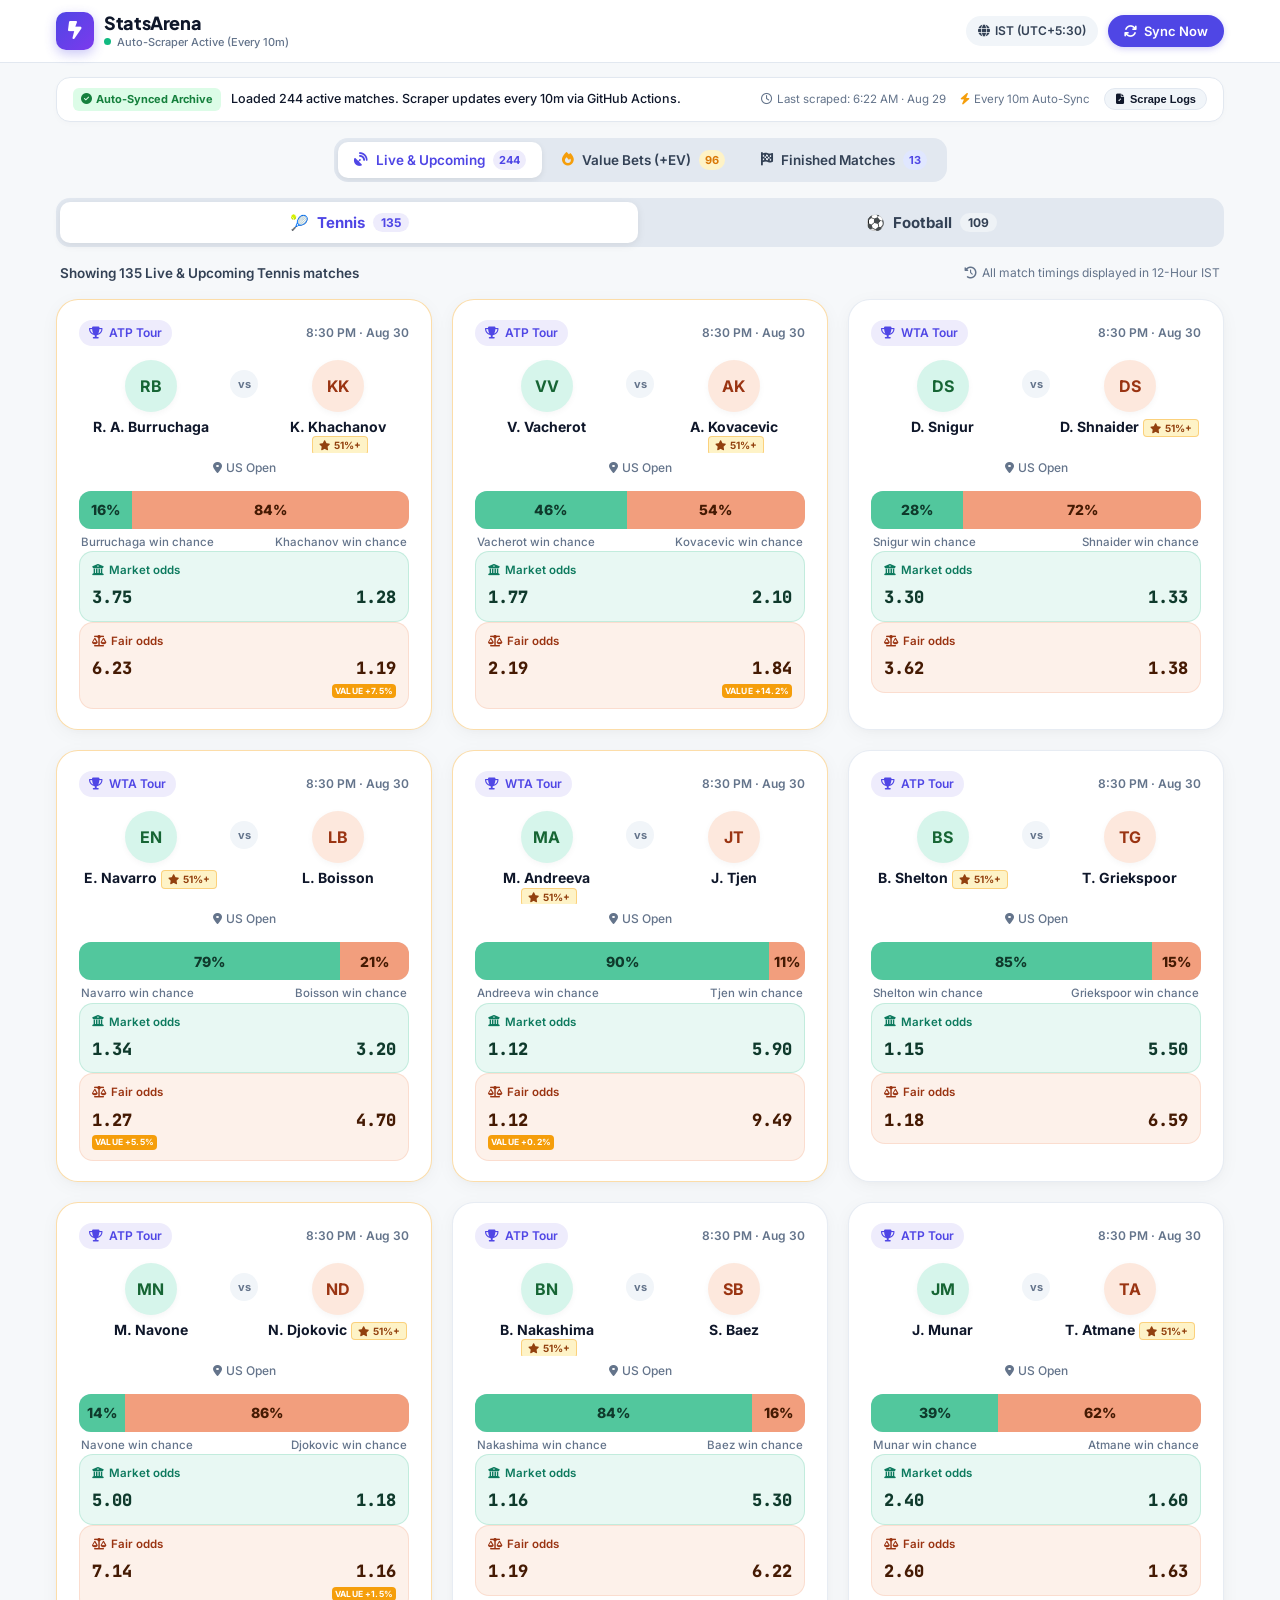
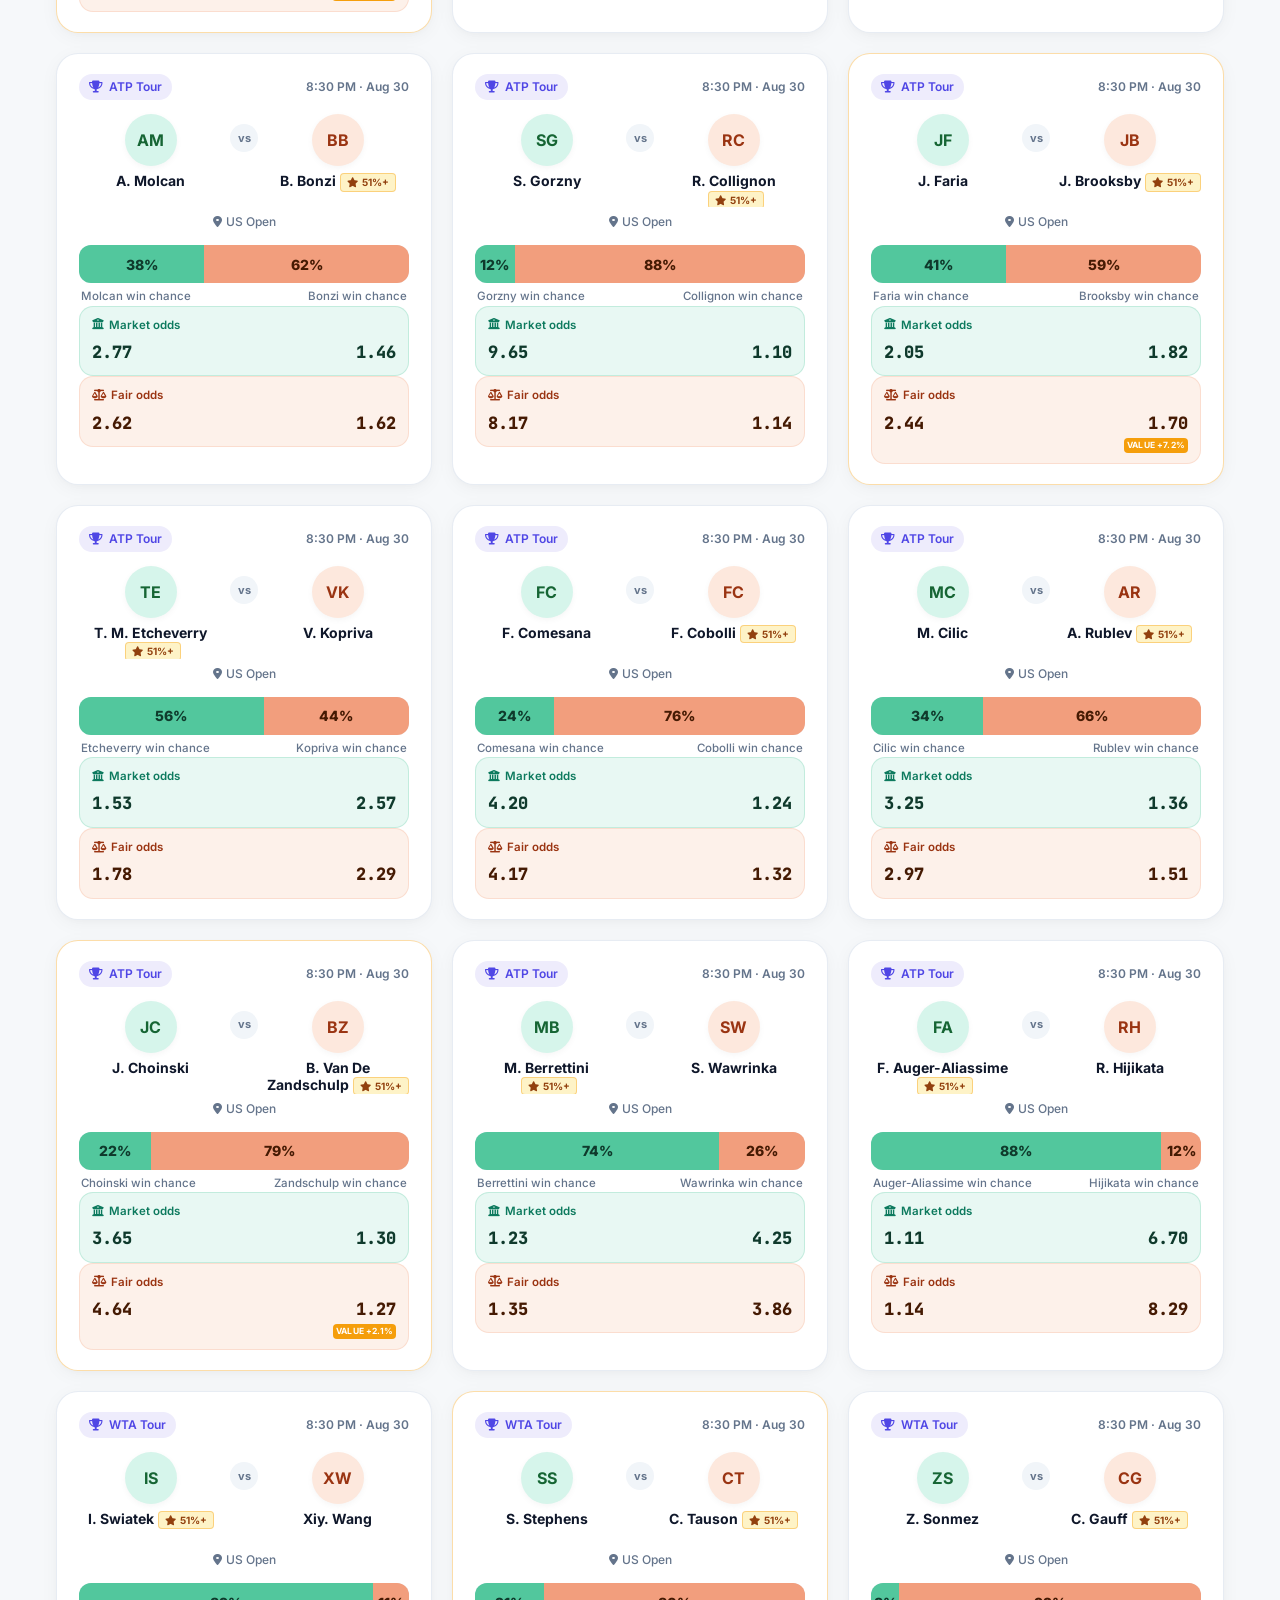
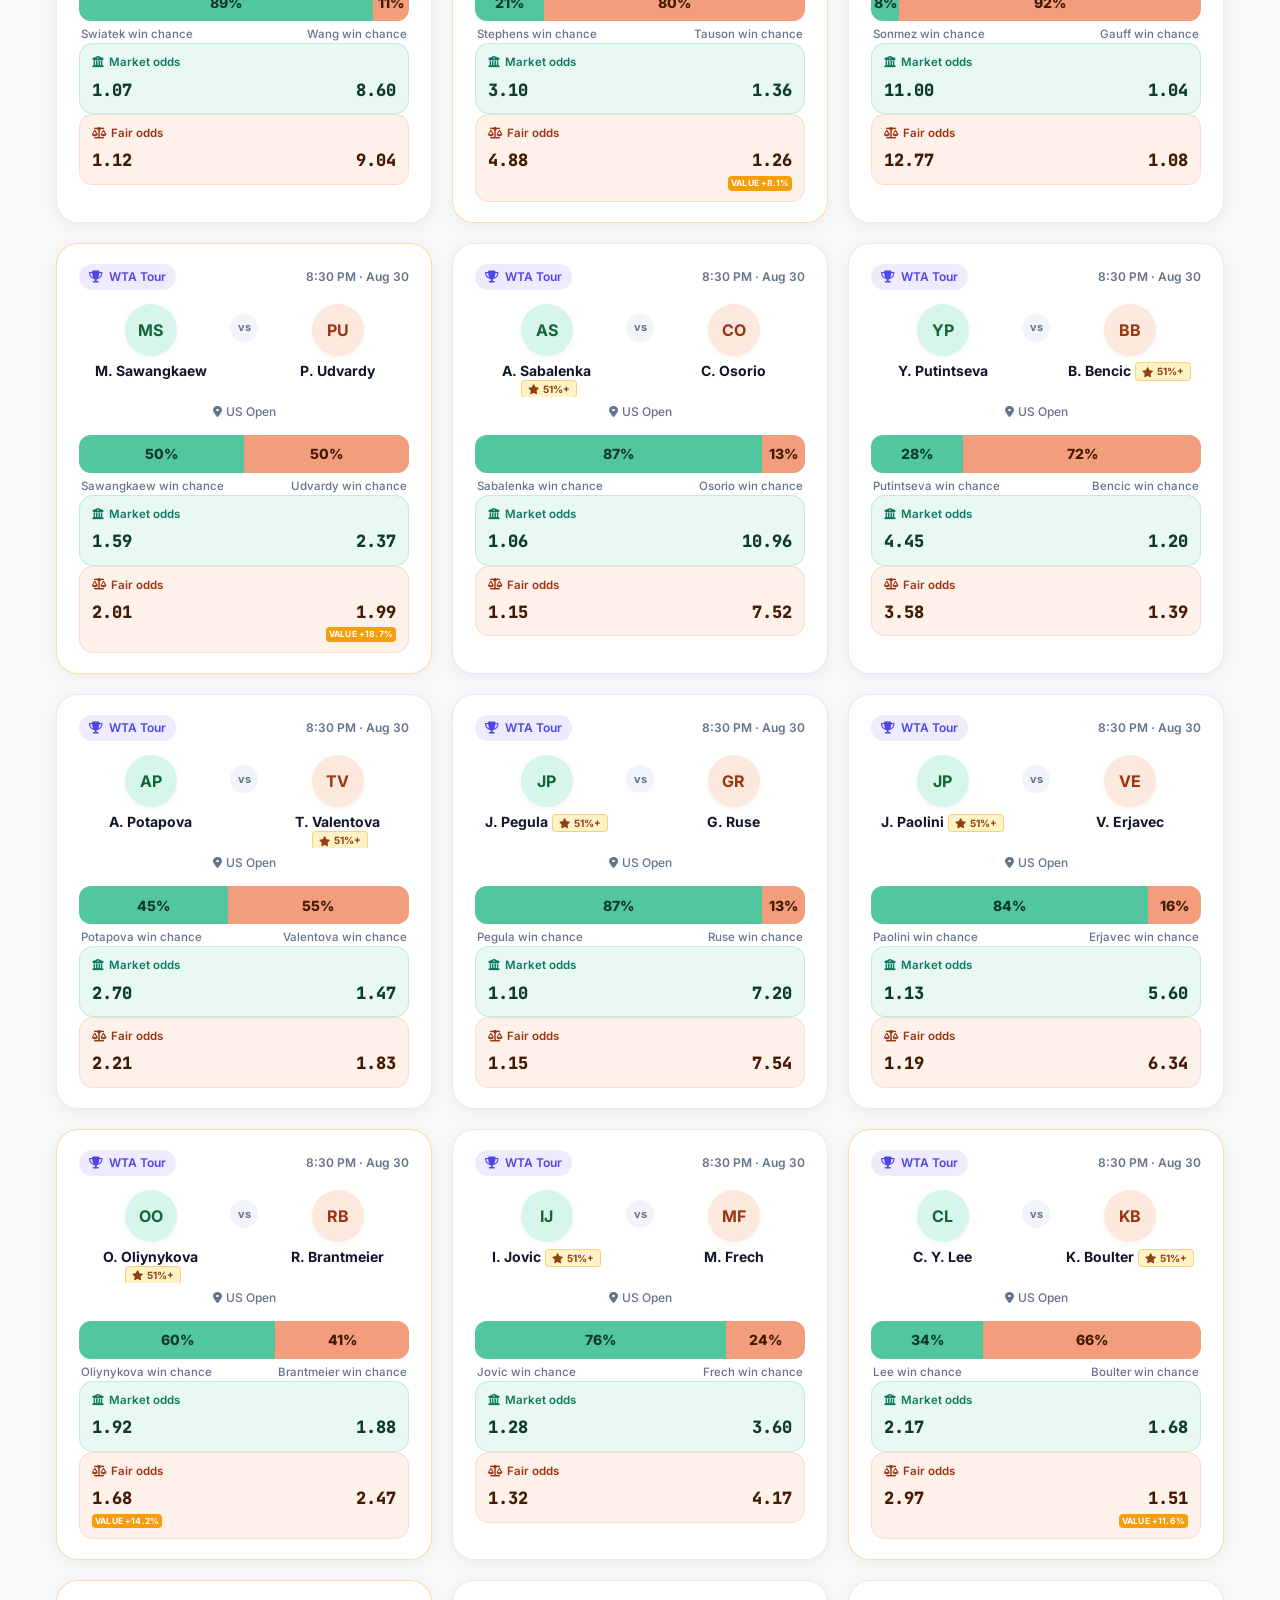
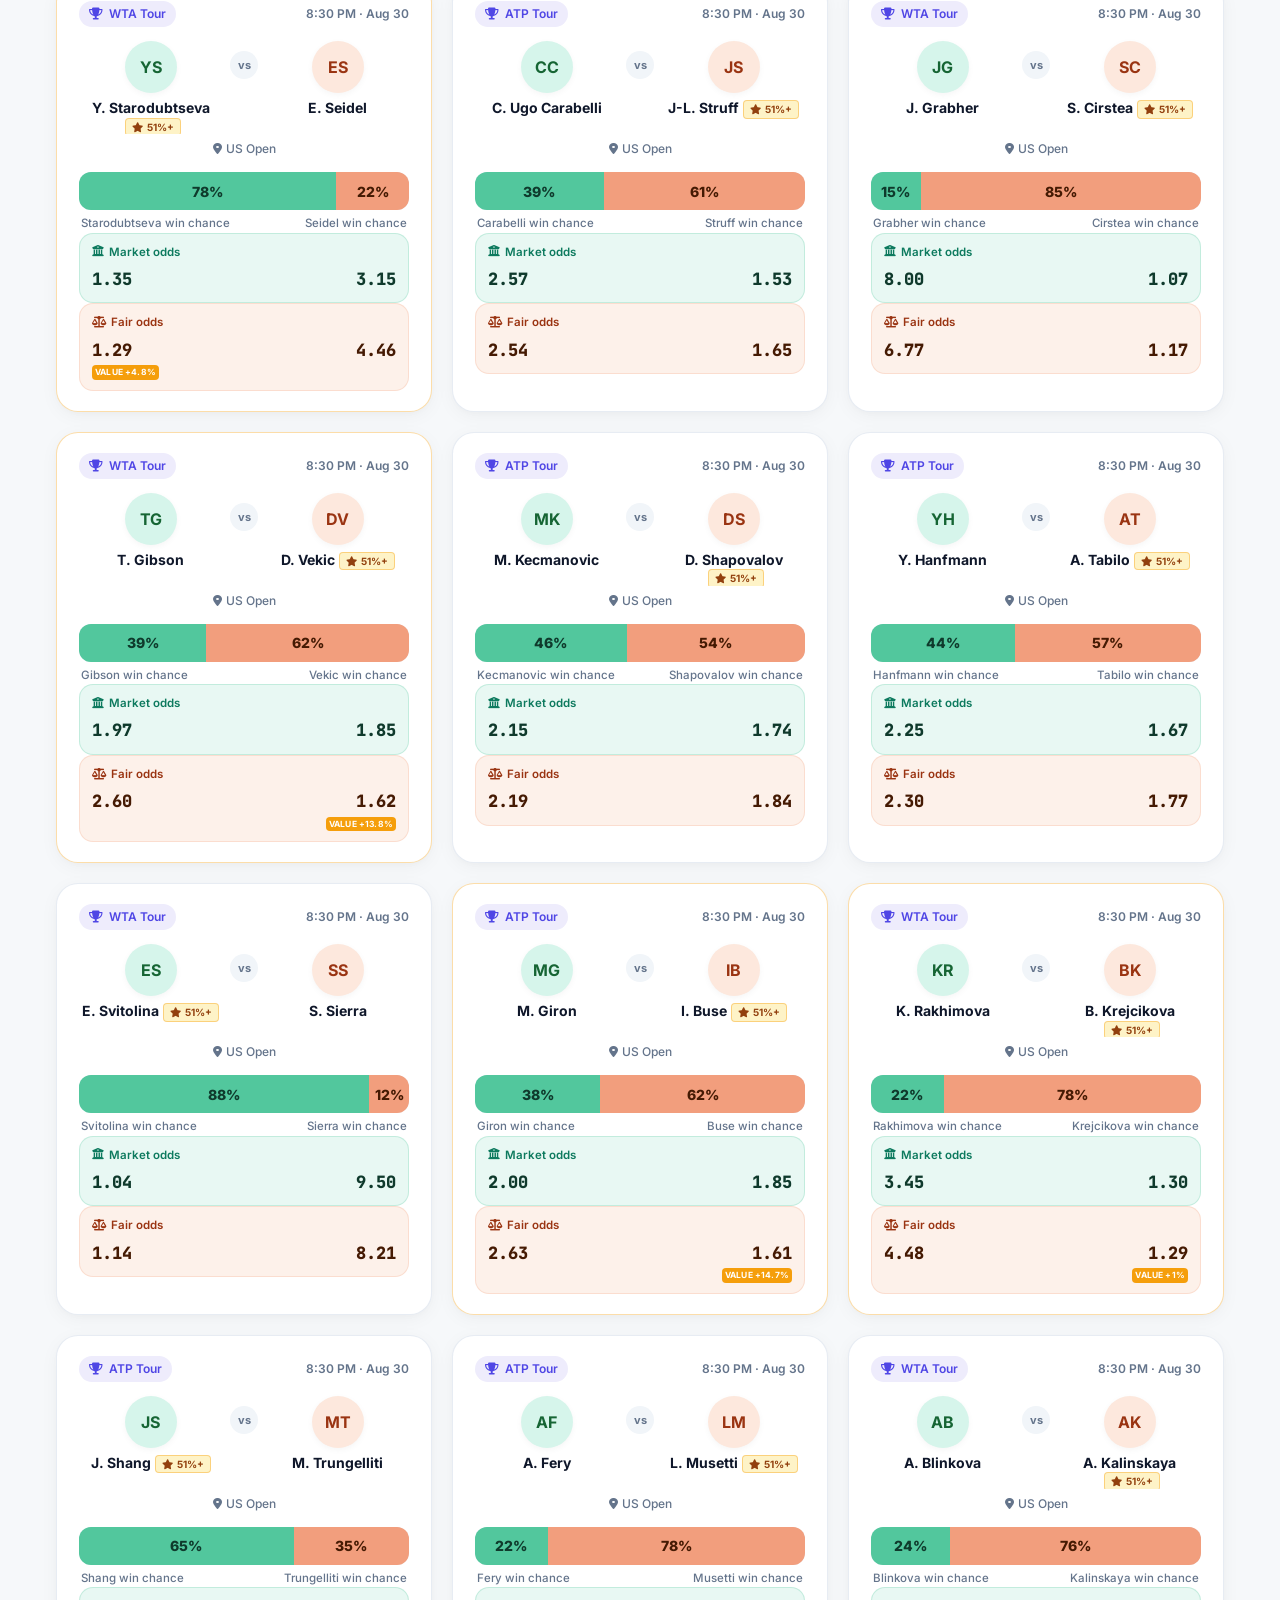
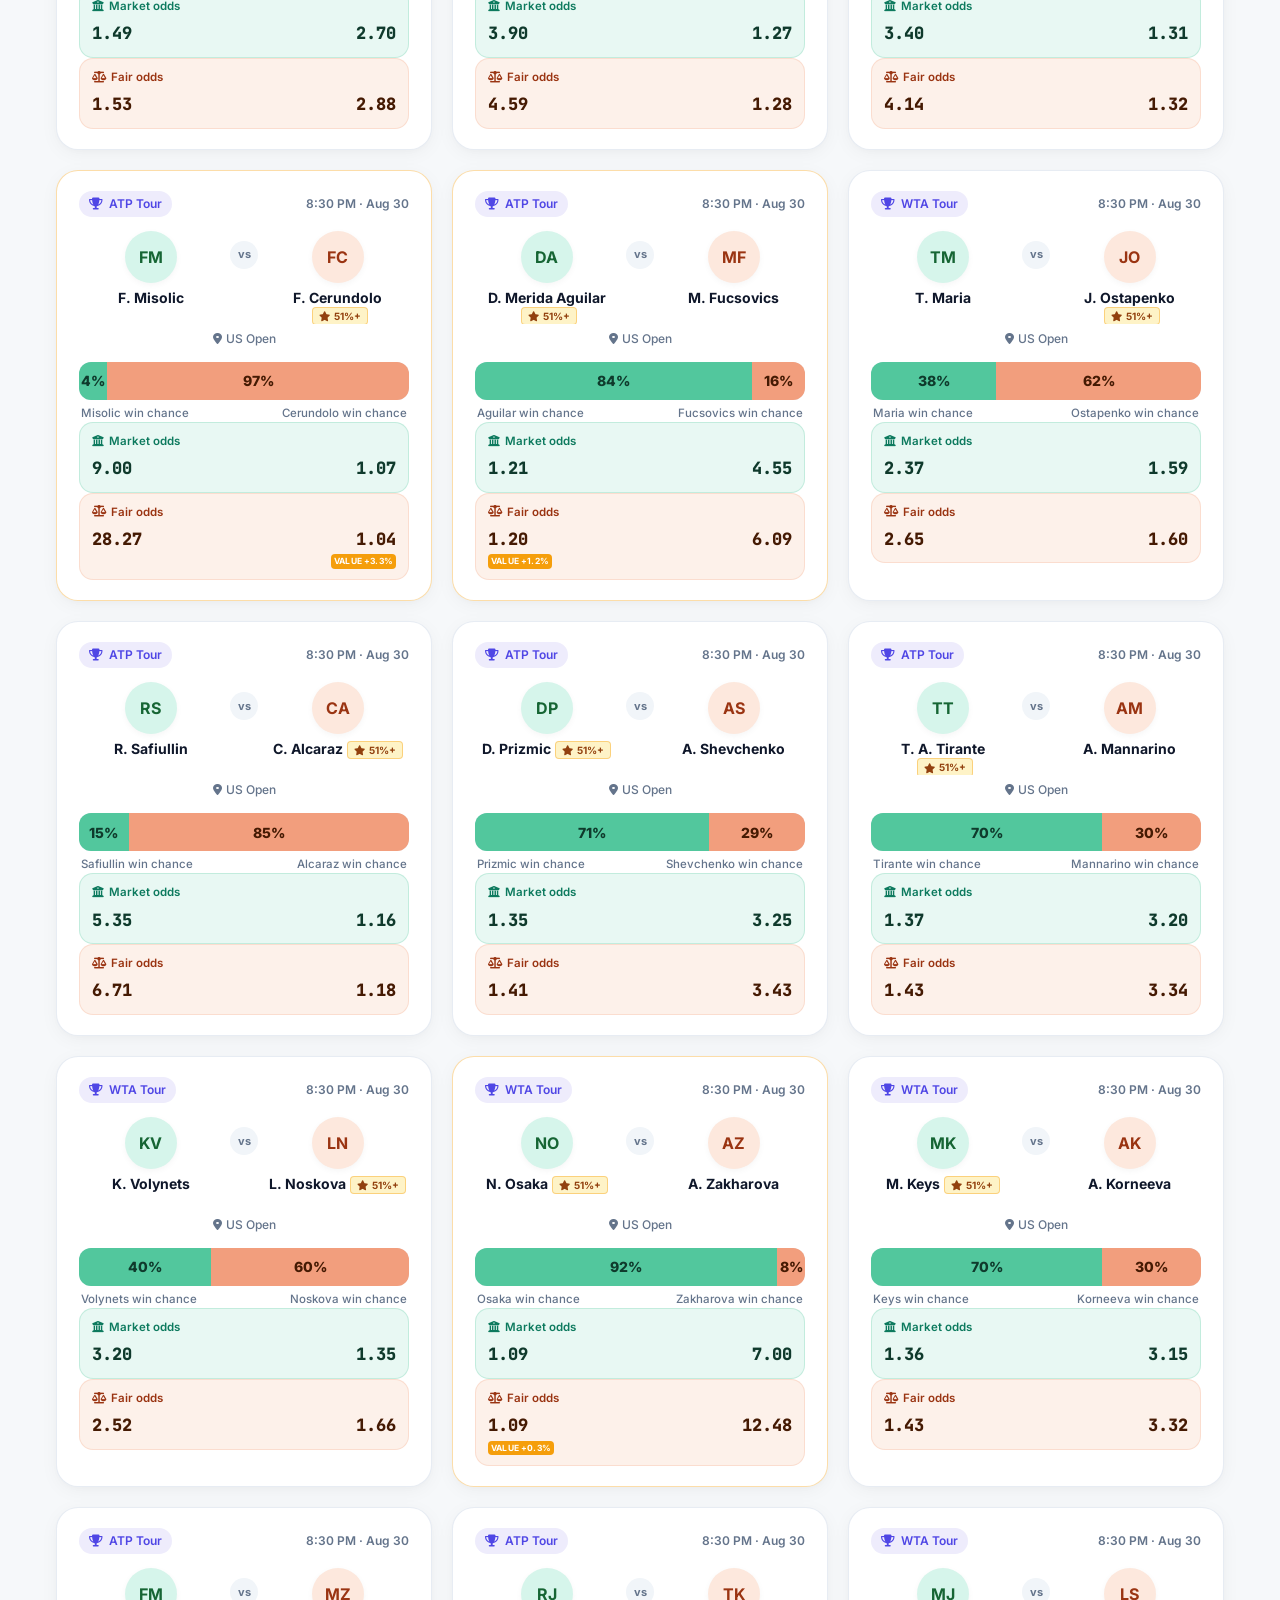
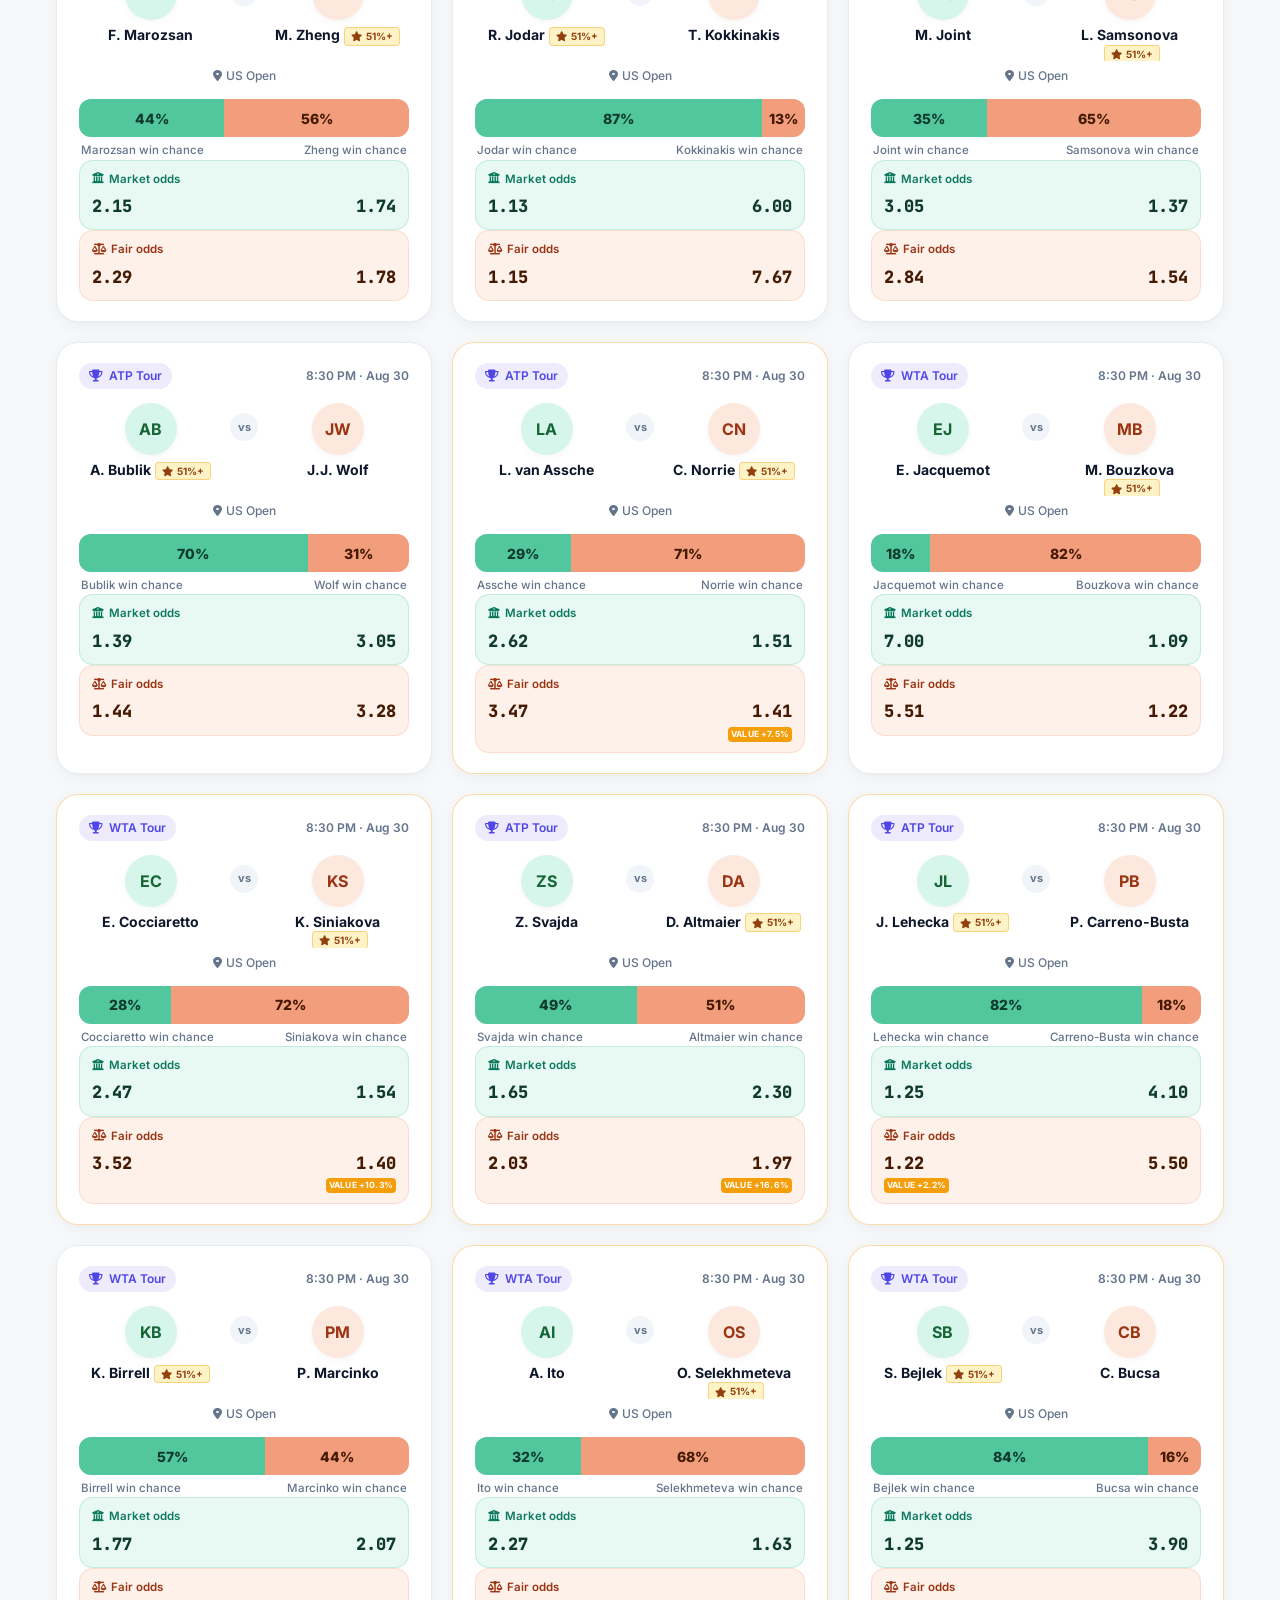
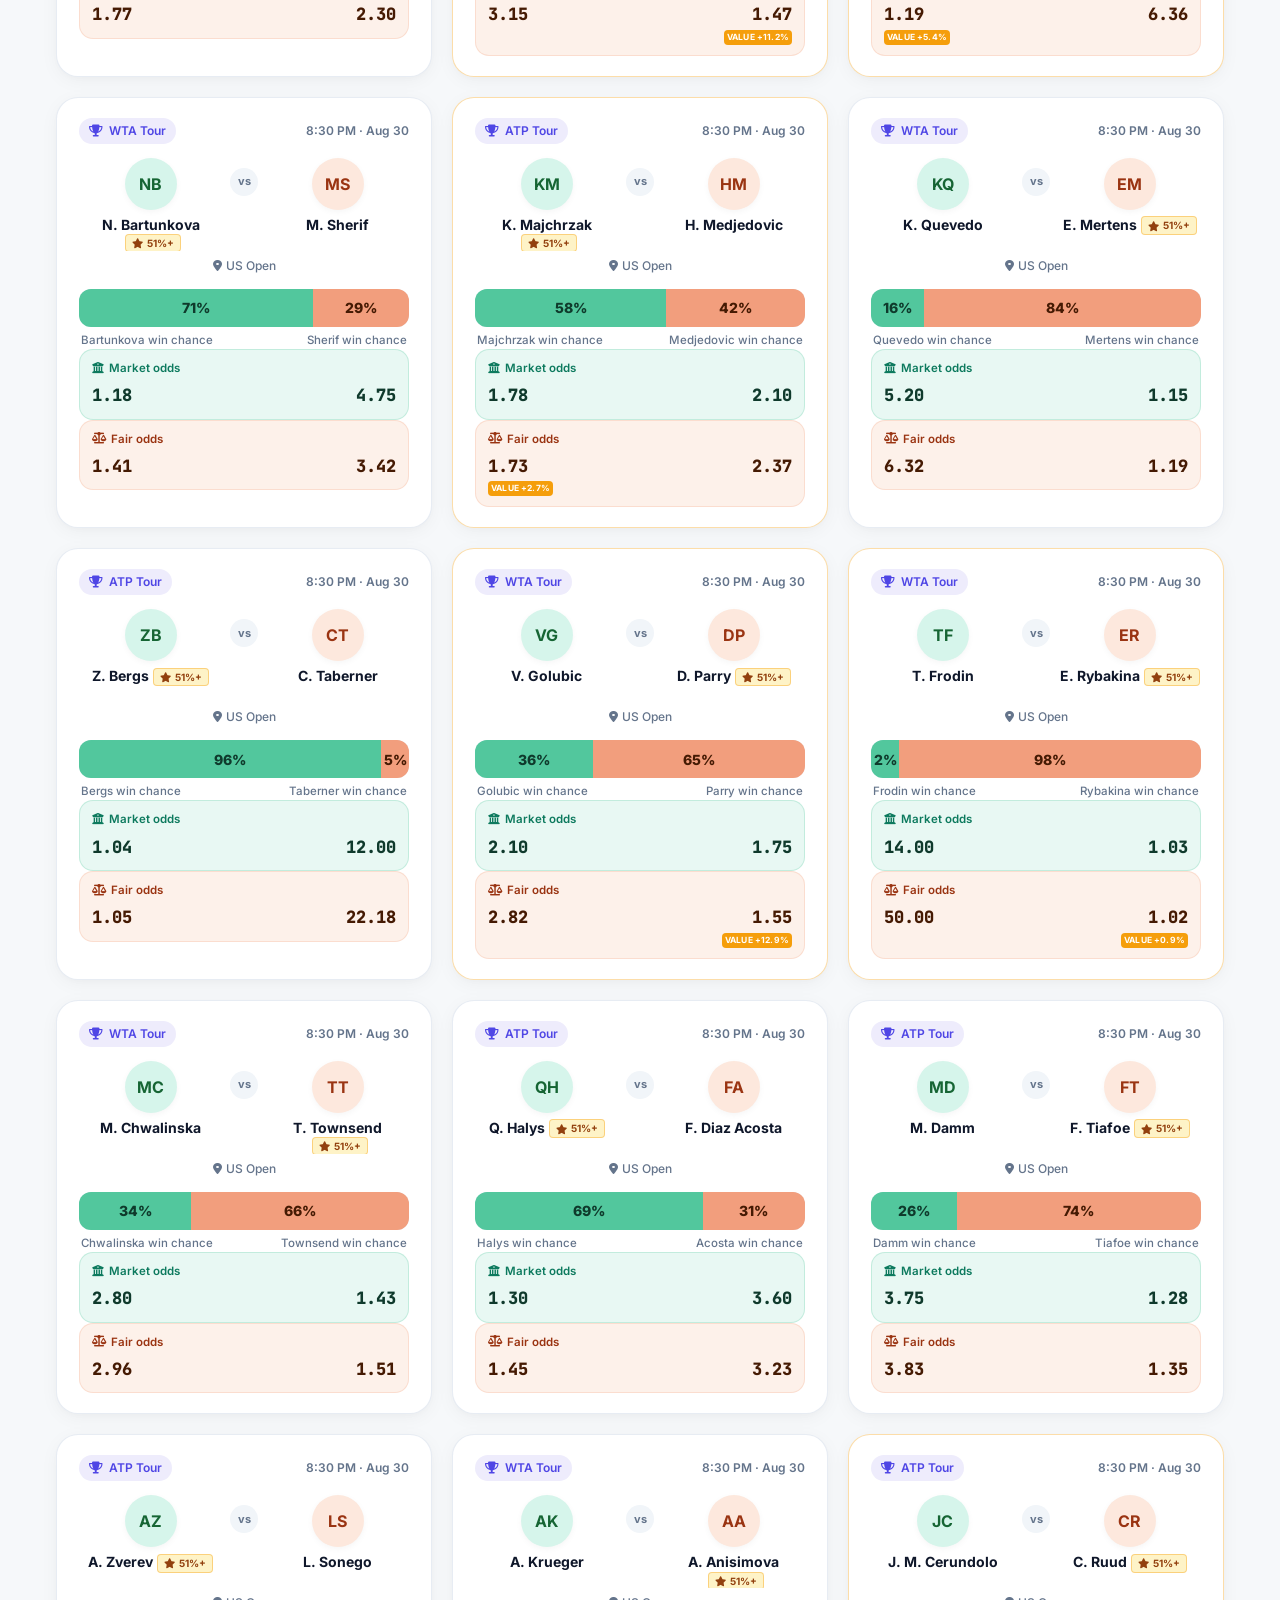
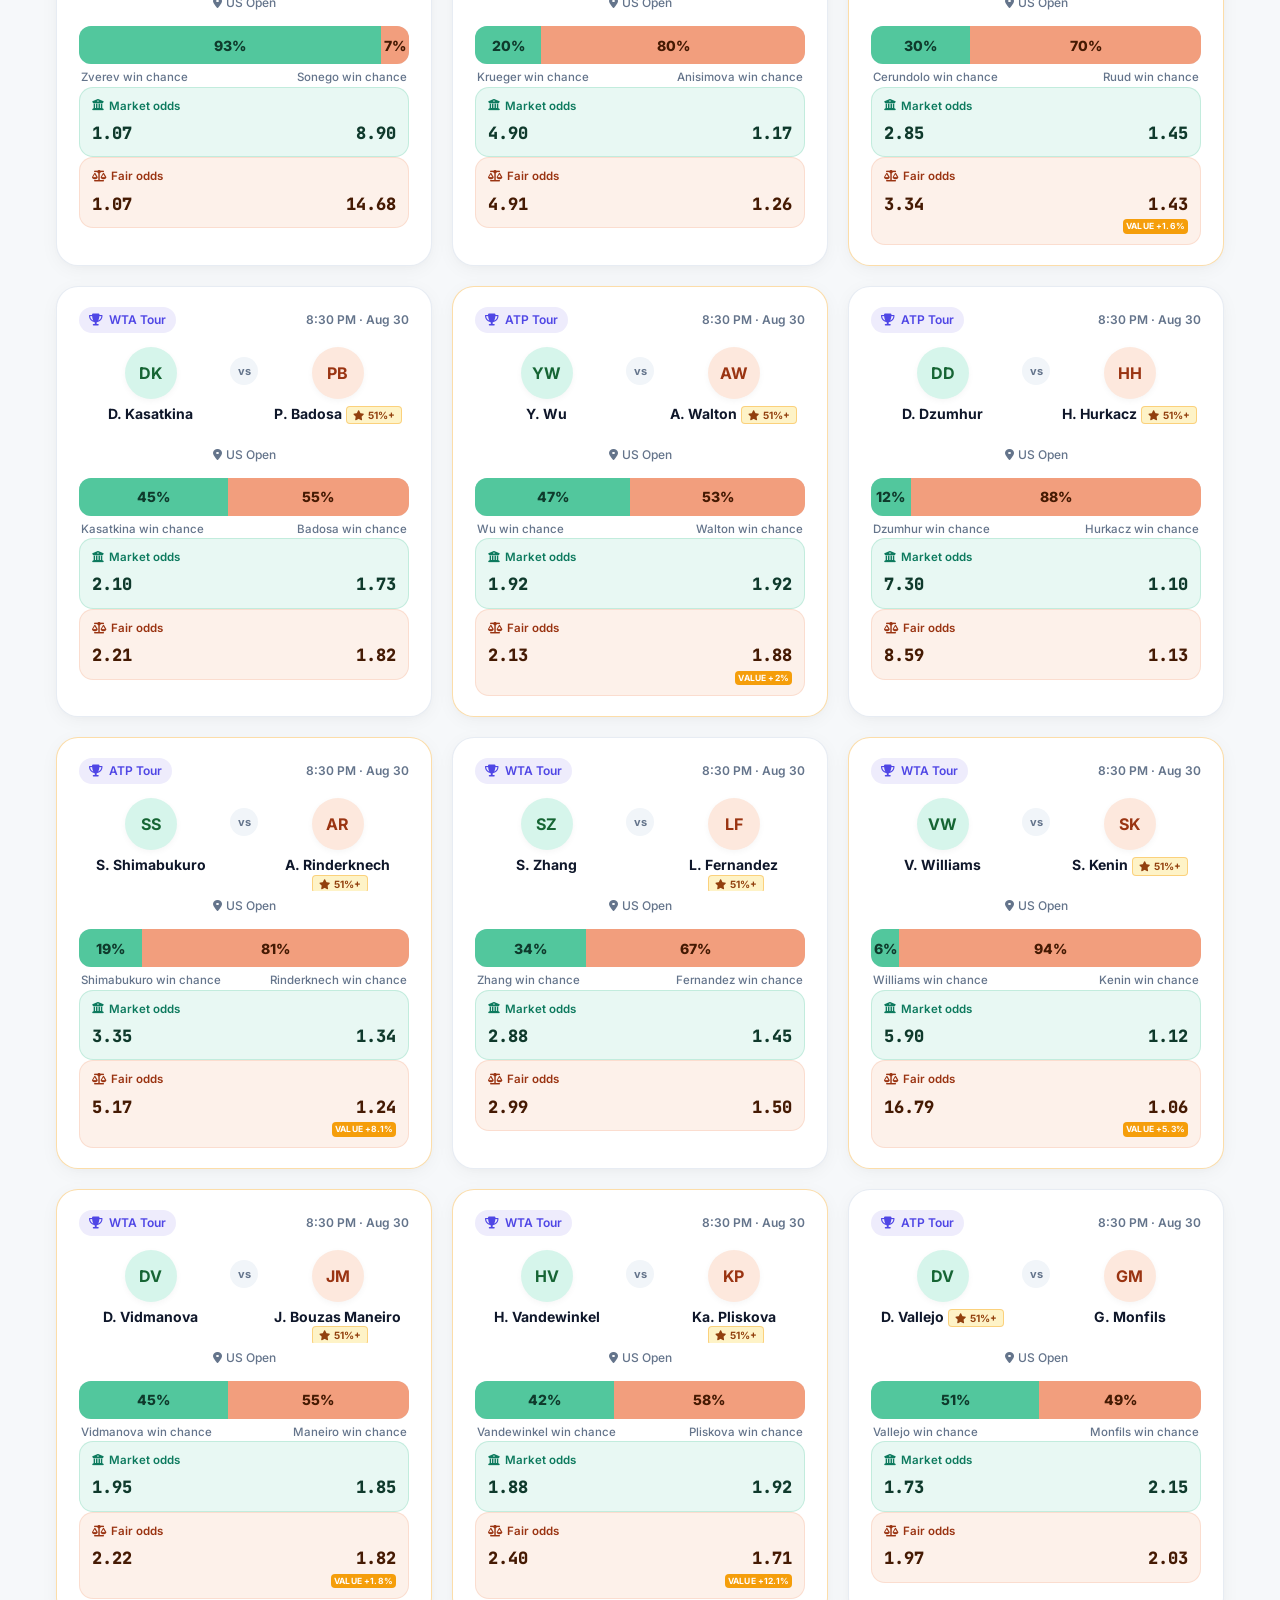
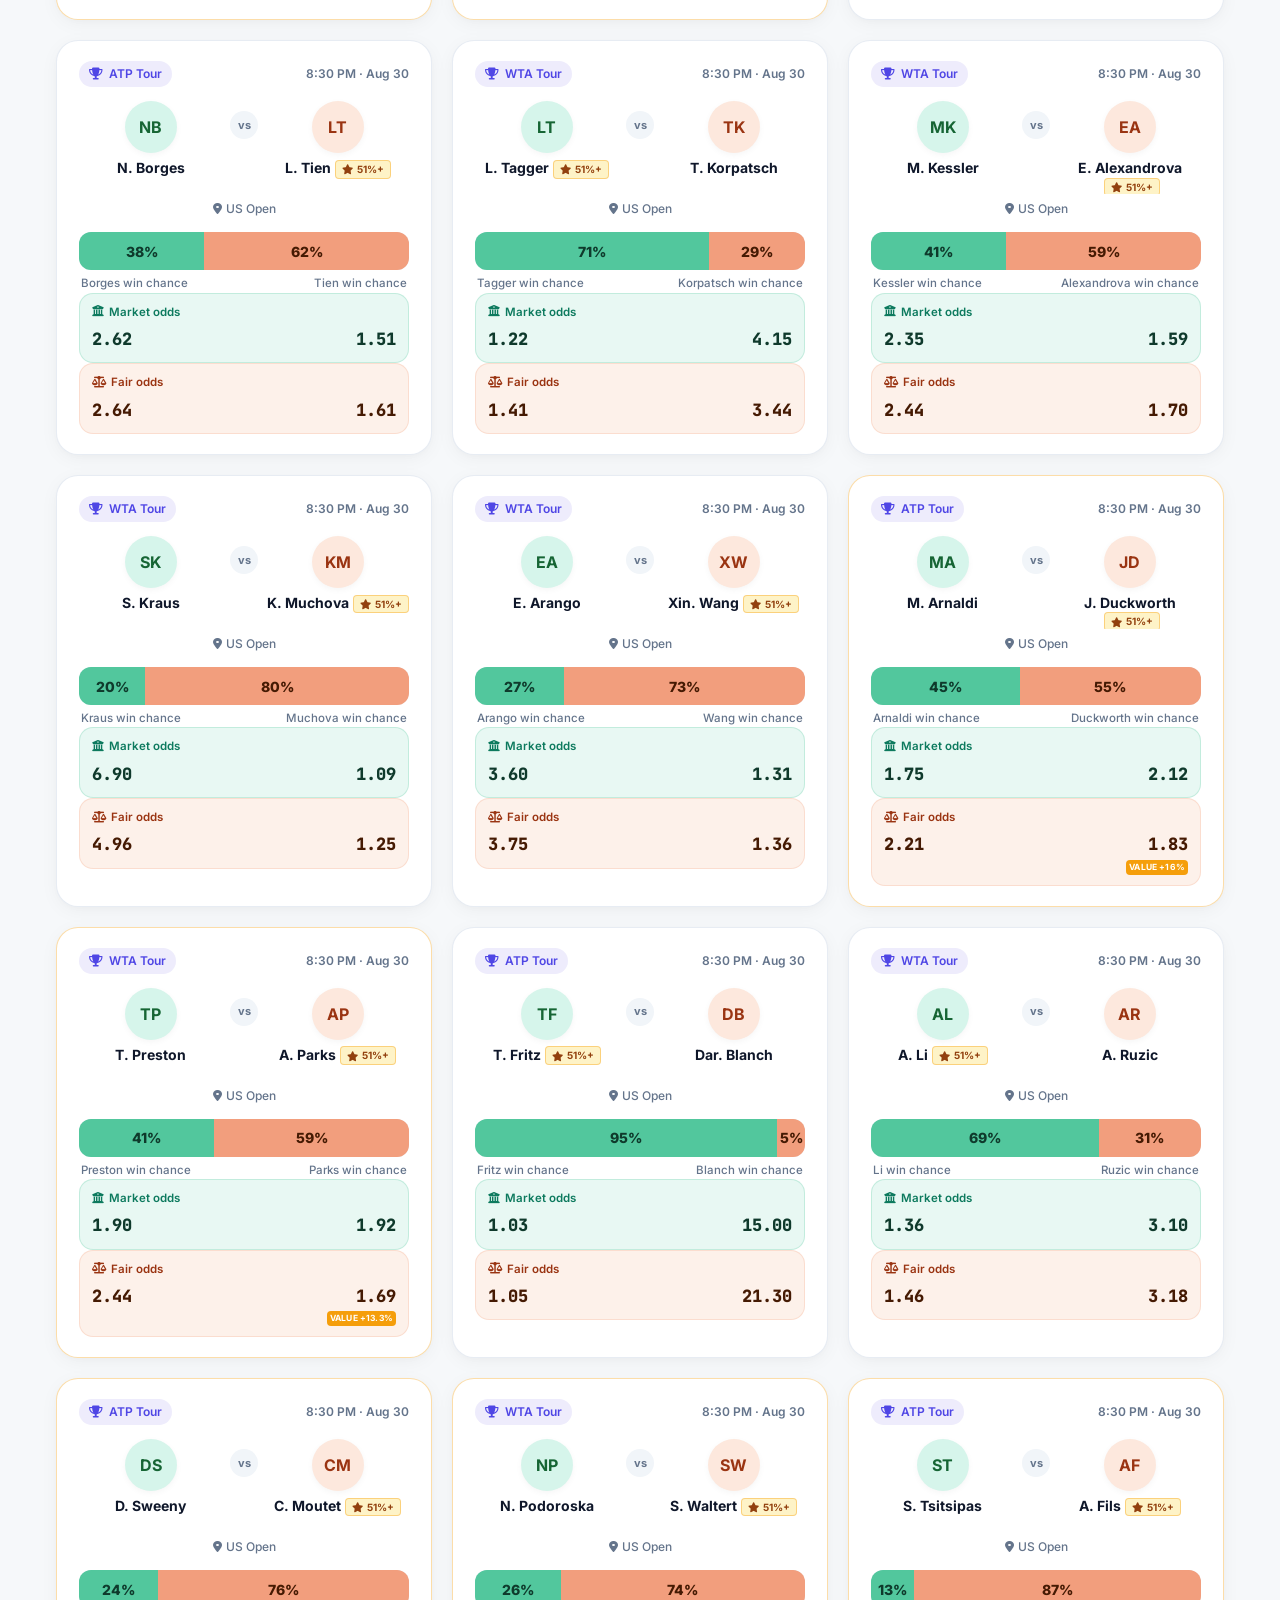
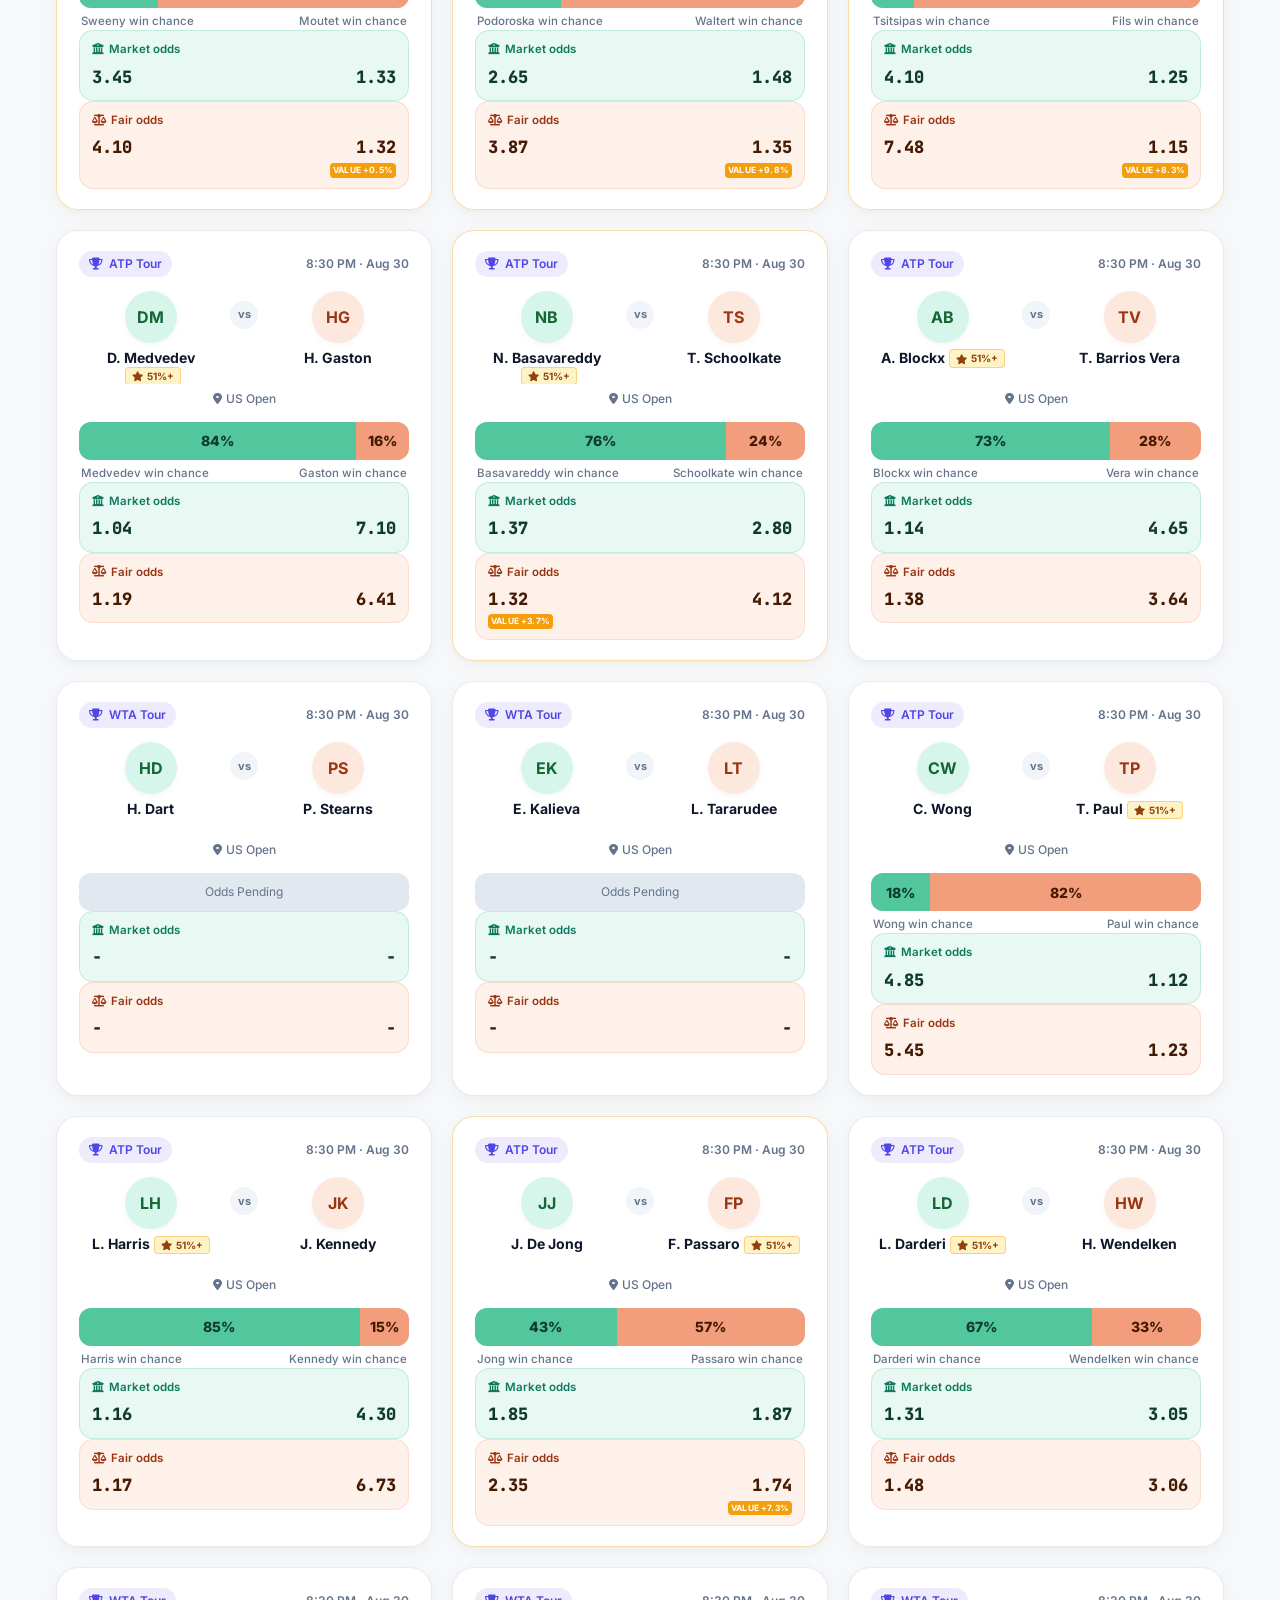
==== commit cc7f06ac: "Fix proxy environment bypass in scraper sessions and update run history modal to 10-minute cadence" ====
--- a/static/index.html
+++ b/static/index.html
@@ -221,11 +221,11 @@
           </div>
           <div class="log-summary-card">
             <span class="label">Next Scheduled Run</span>
-            <span class="value" id="modalNextRun">Hourly via GitHub Actions</span>
+            <span class="value" id="modalNextRun">Every 10m via GitHub Actions</span>
           </div>
           <div class="log-summary-card">
             <span class="label">Total Matches in DB</span>
-            <span class="value" id="modalTotalMatches">231 matches</span>
+            <span class="value" id="modalTotalMatches">244 matches</span>
           </div>
         </div>
 
@@ -251,7 +251,7 @@
       </div>
 
       <div class="modal-footer">
-        <span class="footer-hint"><i class="fa-solid fa-circle-info"></i> Scraper runs automatically every 1 hour via GitHub Actions.</span>
+        <span class="footer-hint"><i class="fa-solid fa-circle-info"></i> Scraper runs automatically every 10 minutes via GitHub Actions.</span>
         <button class="btn-modal-close-action" onclick="closeLogsModal()">Close</button>
       </div>
     </div>
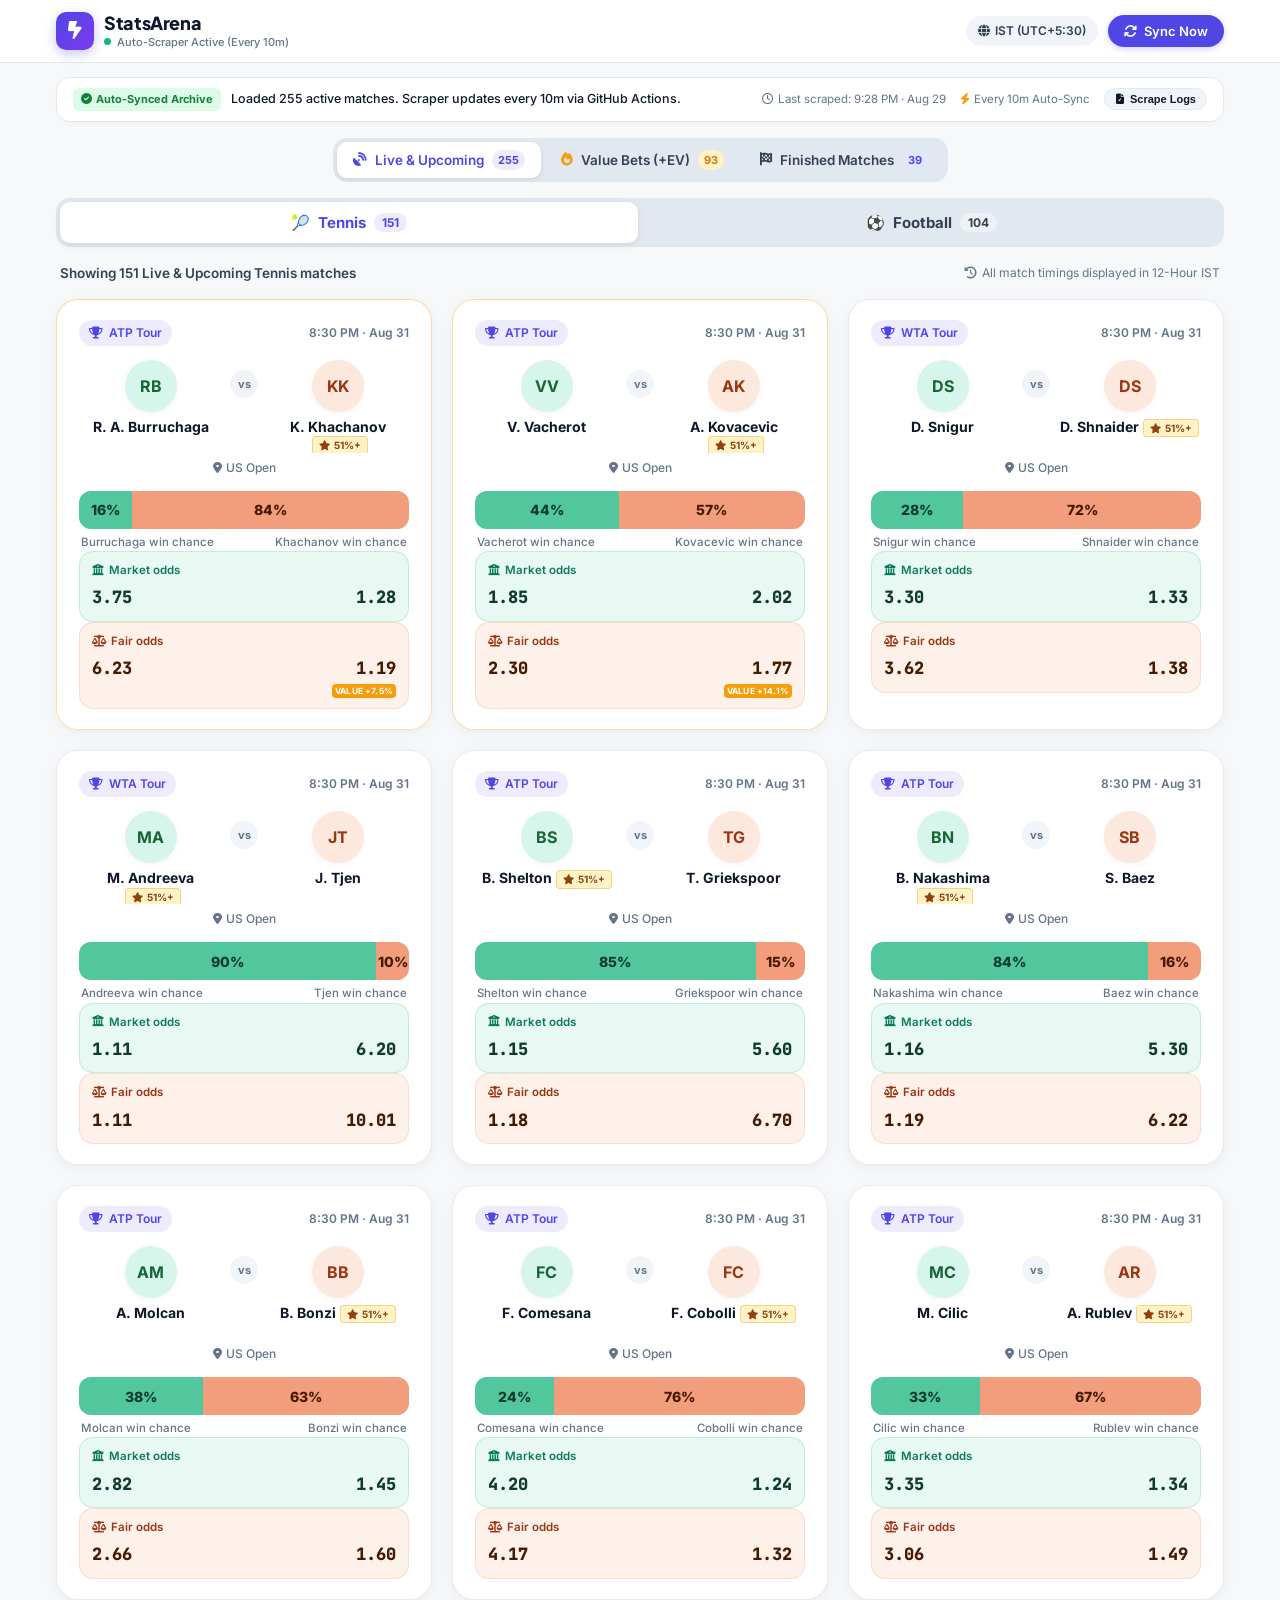
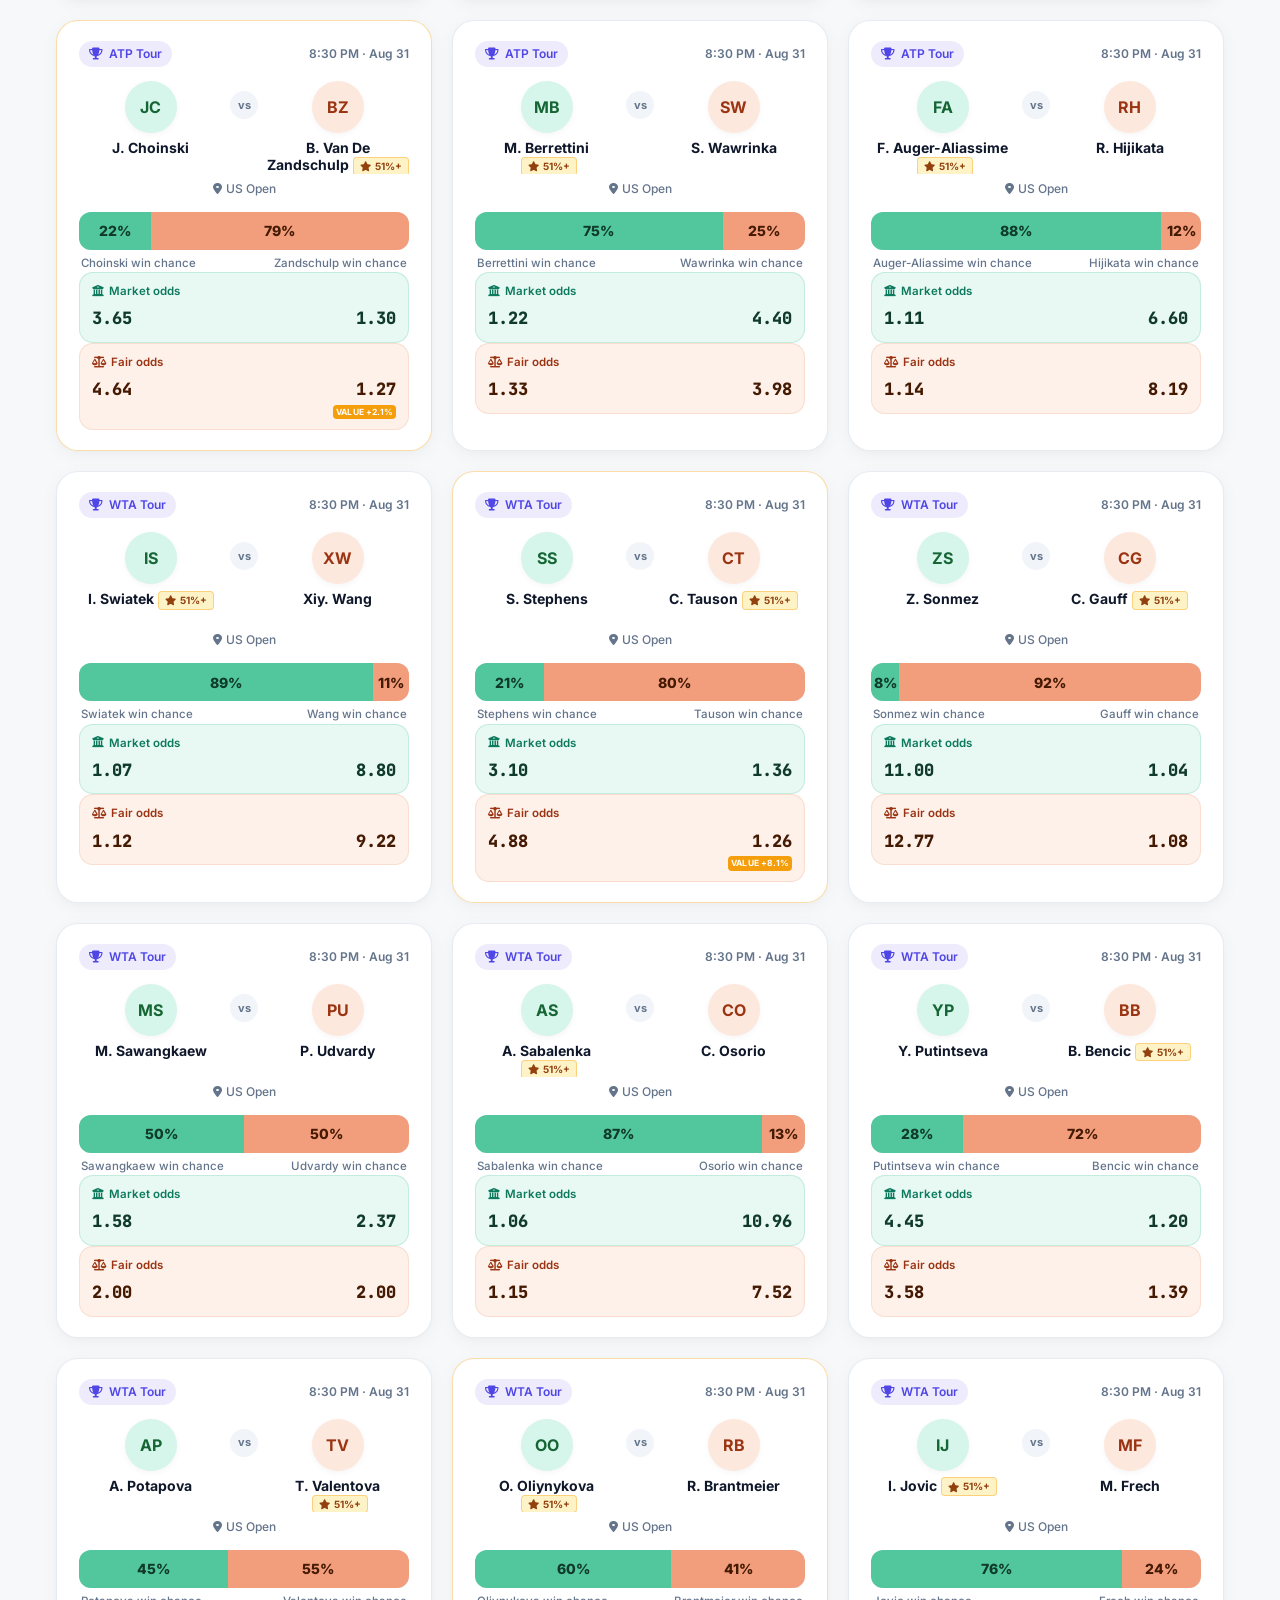
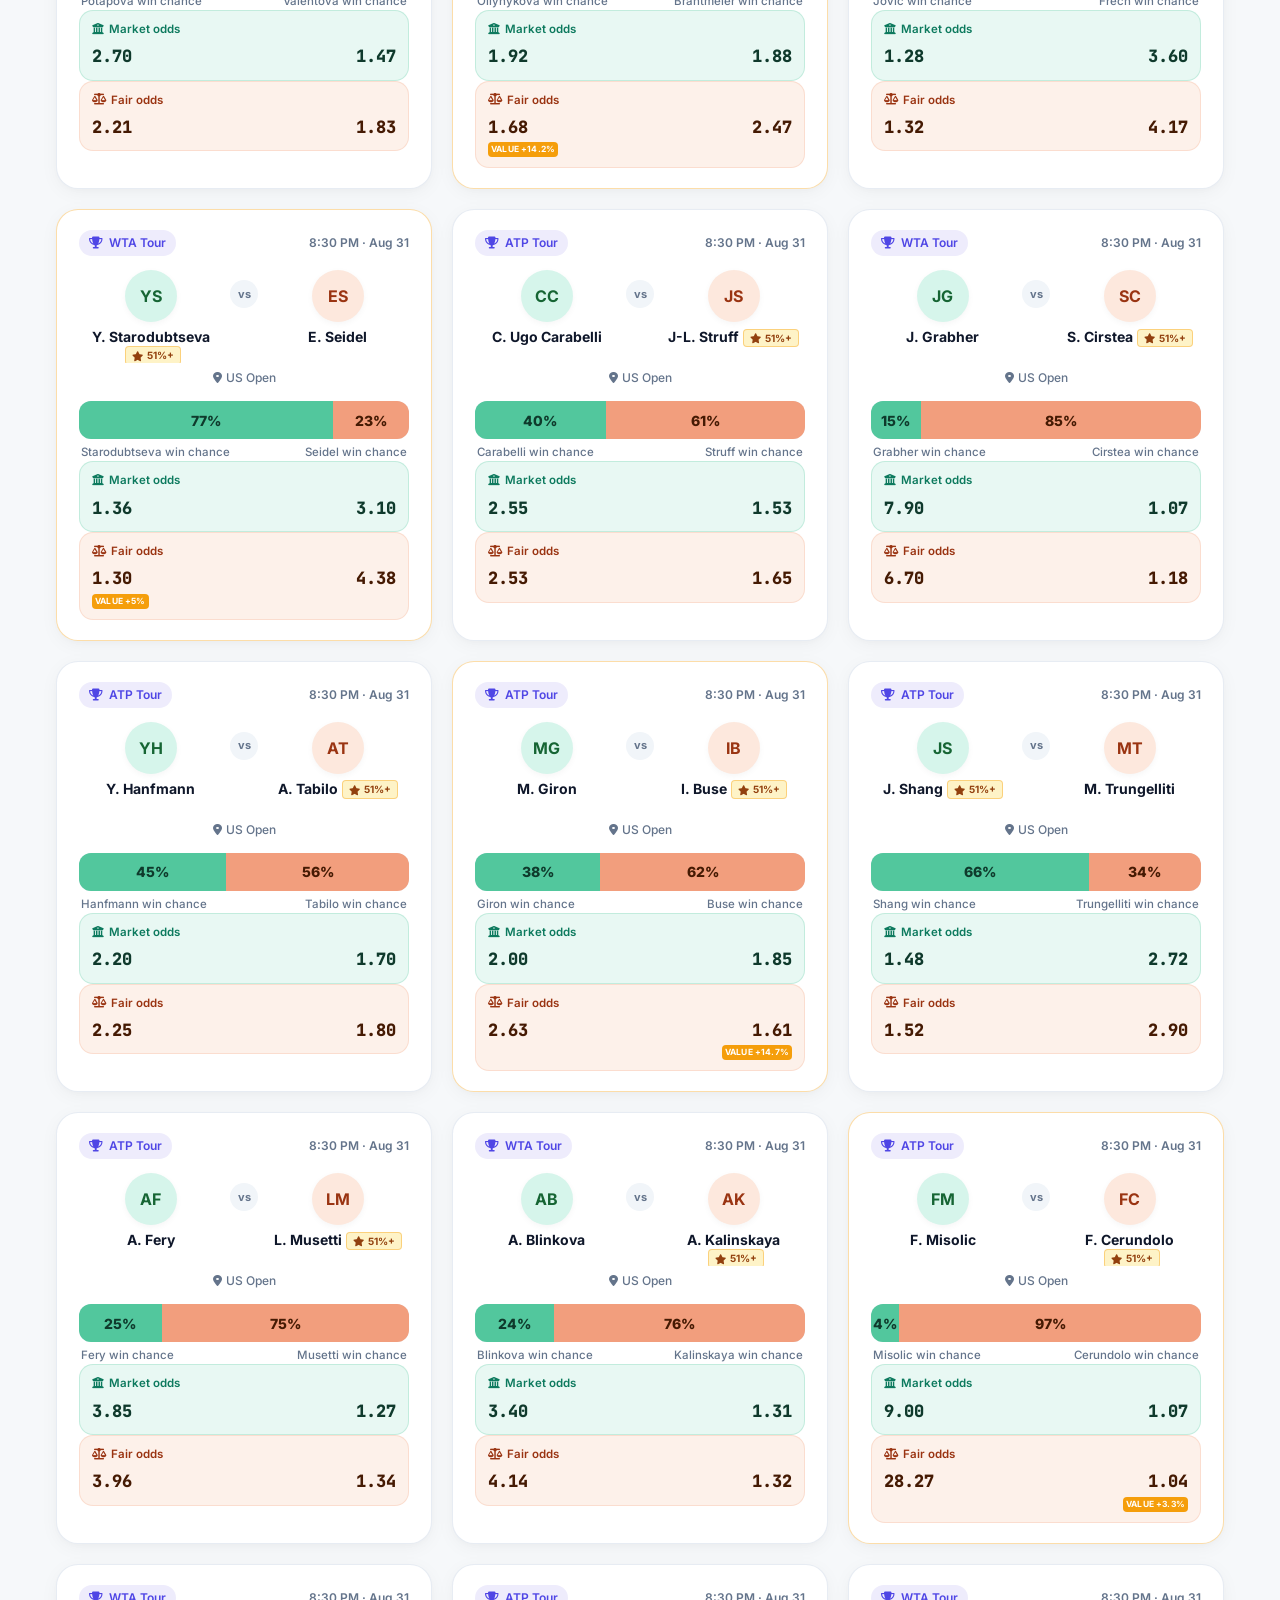
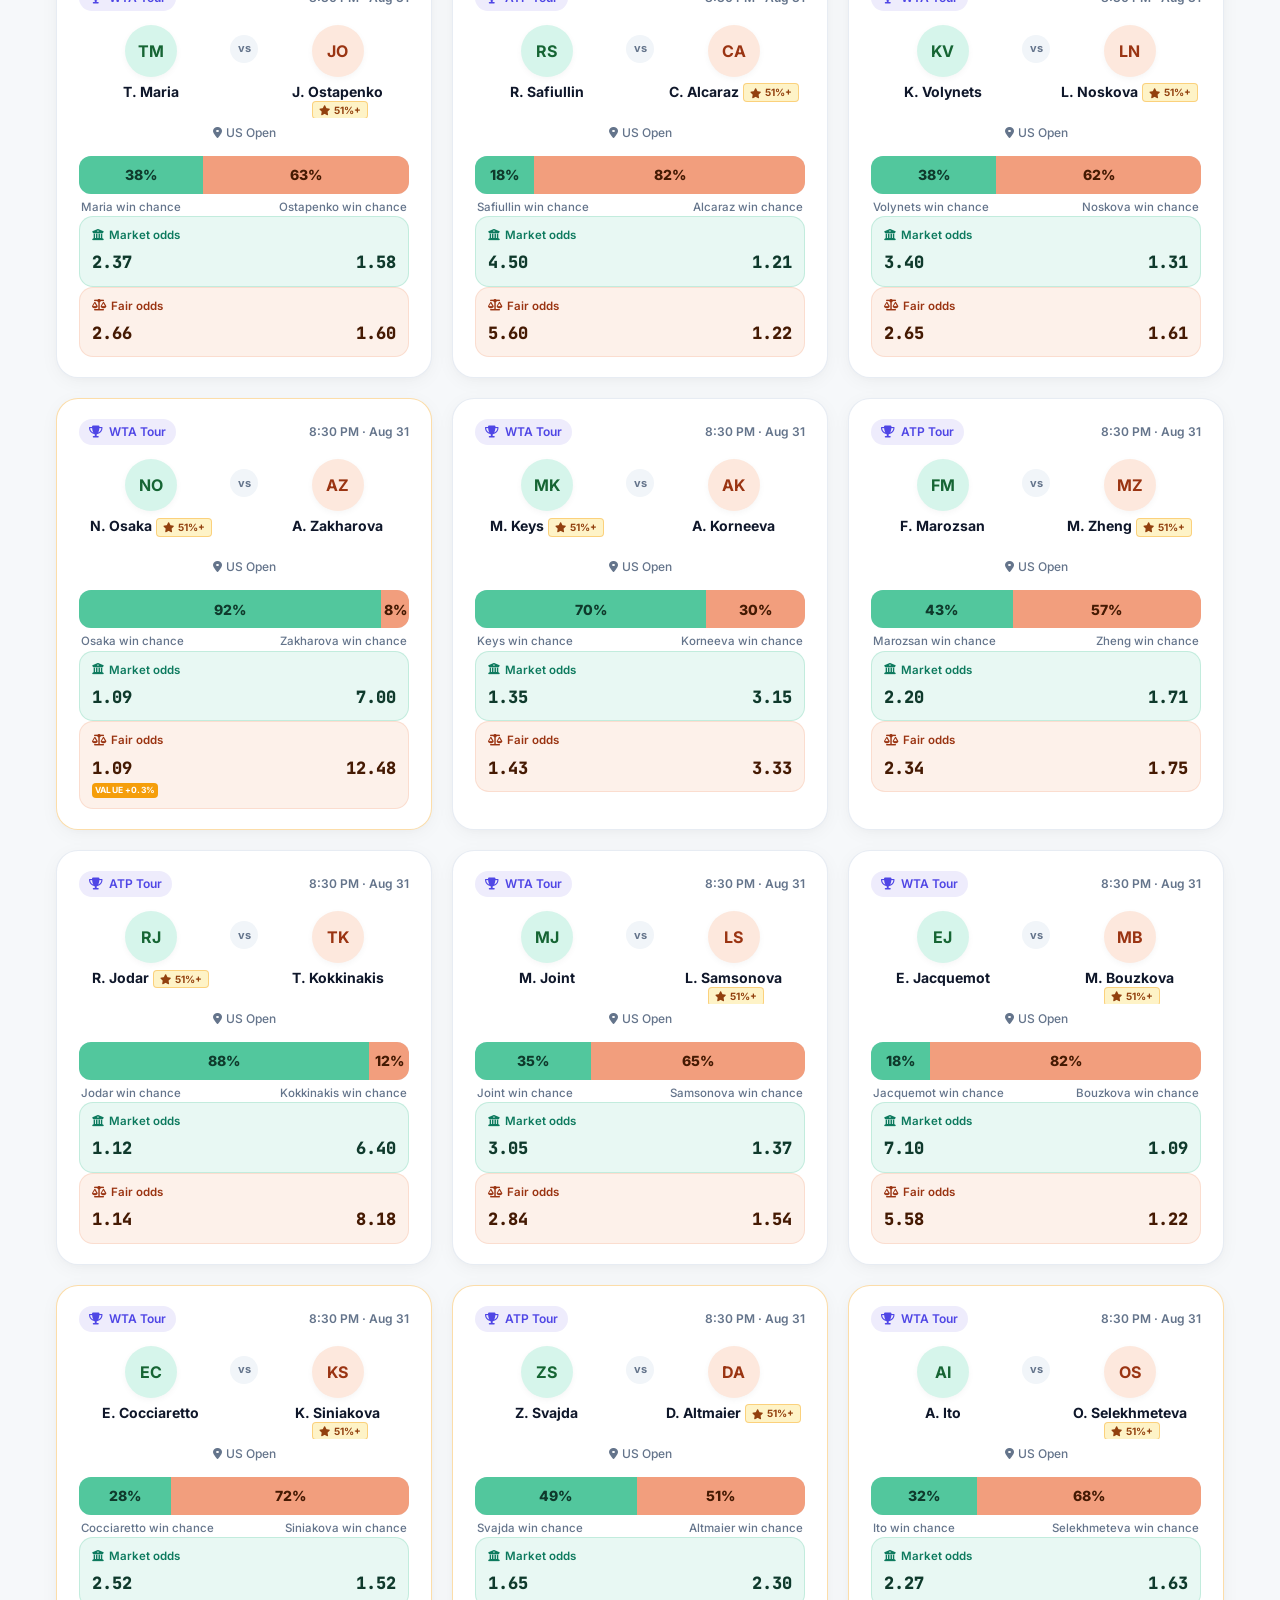
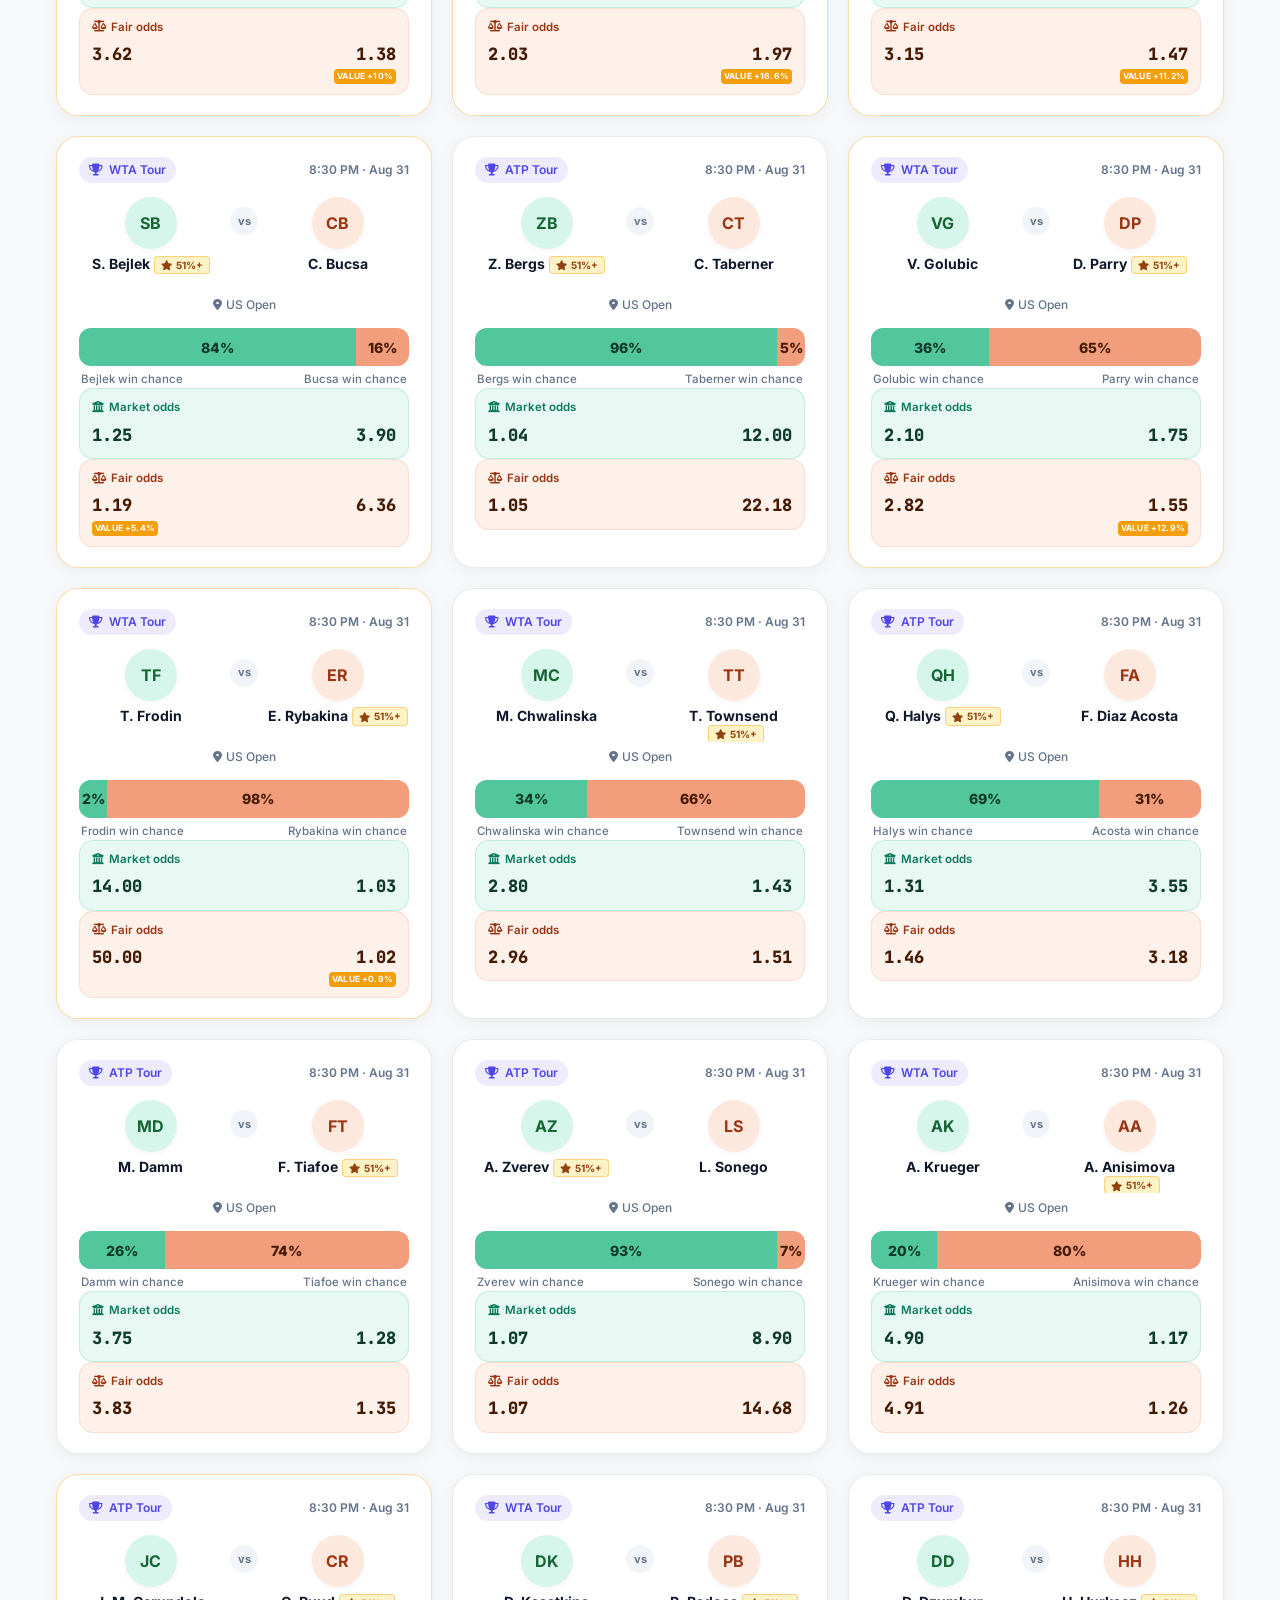
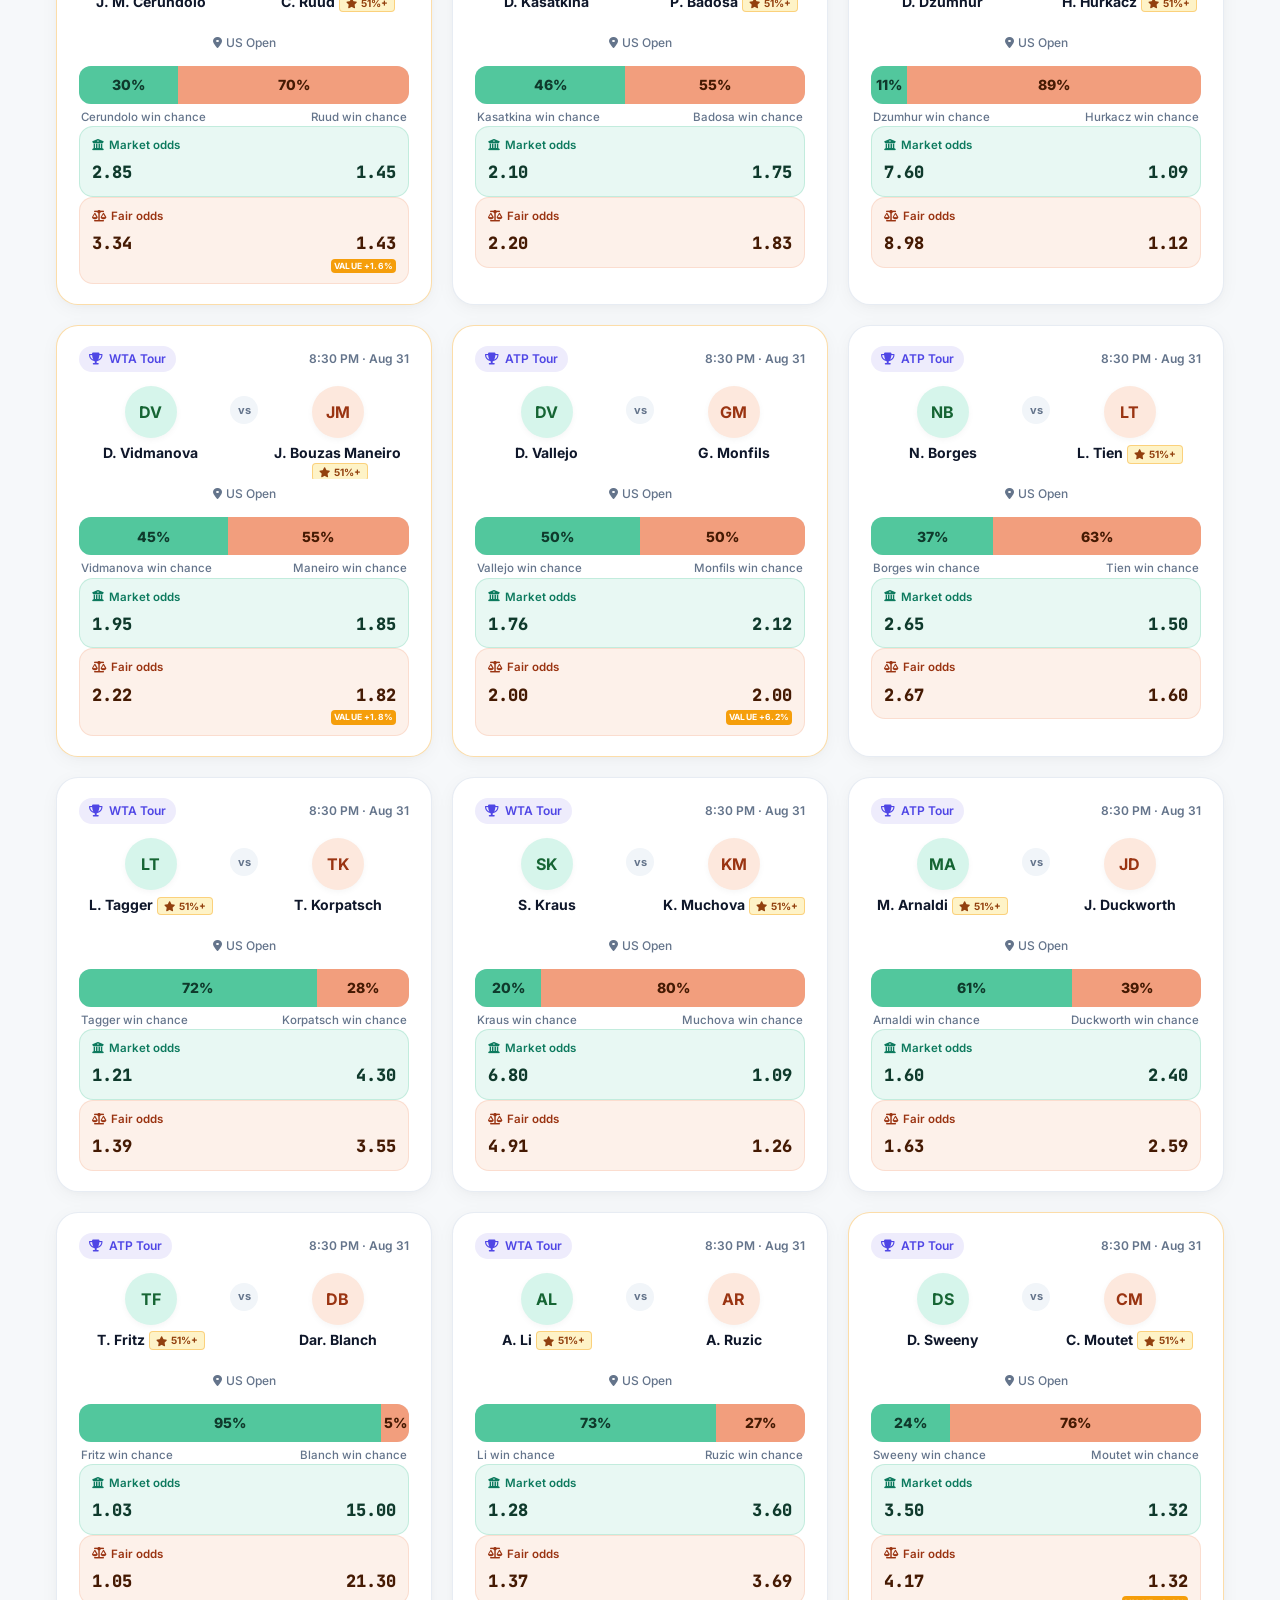
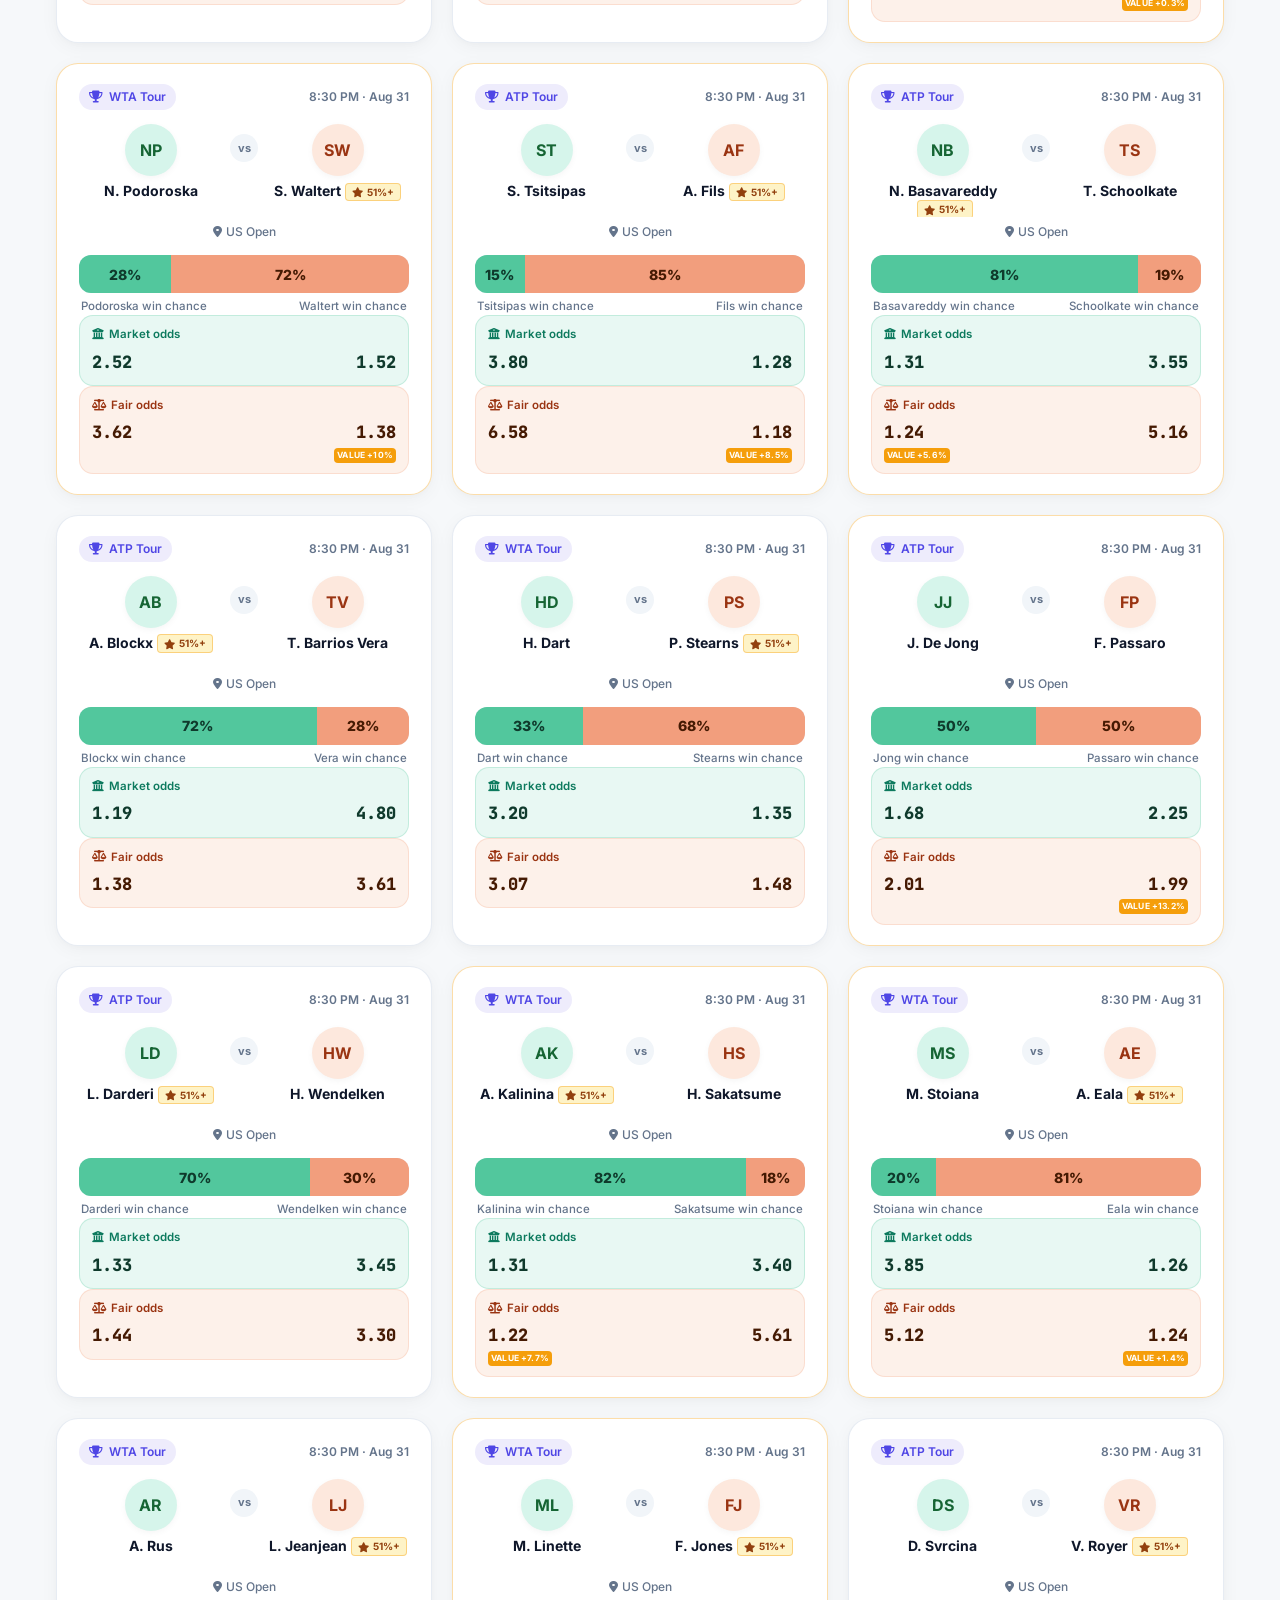
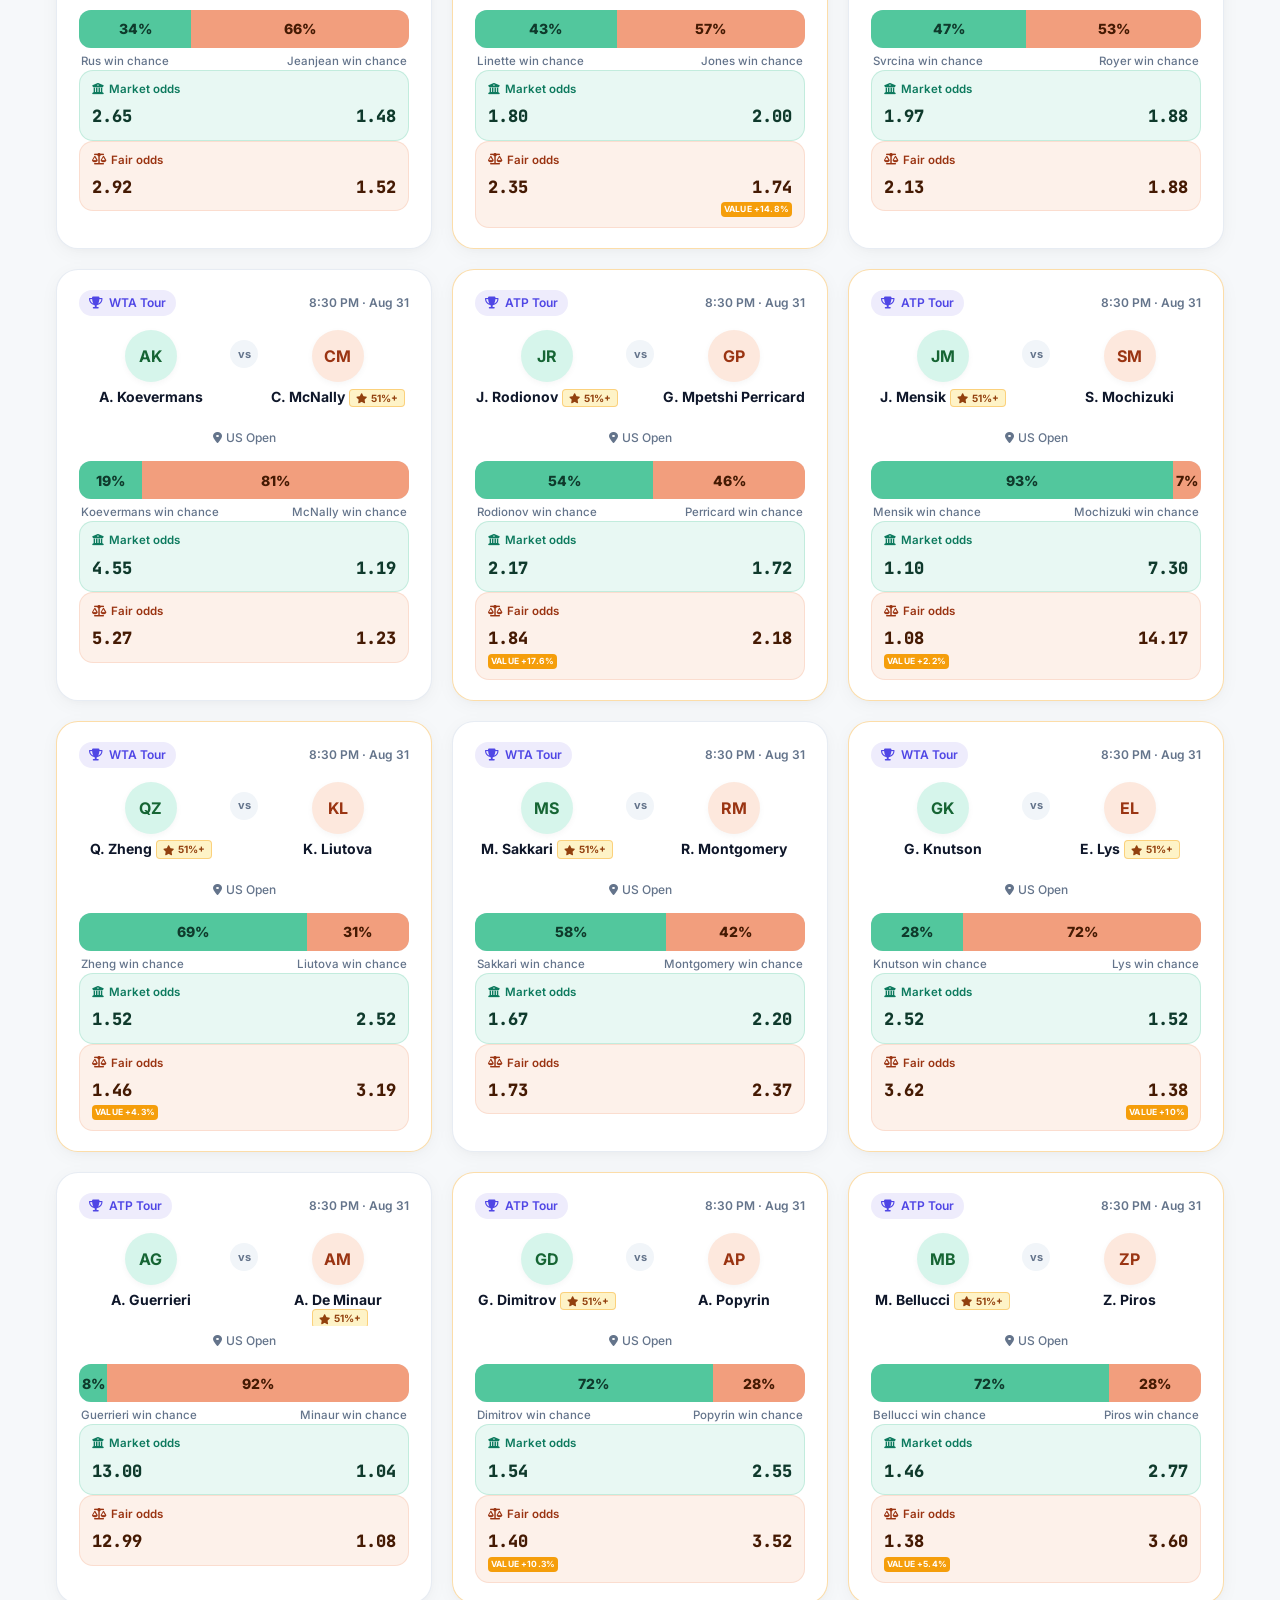
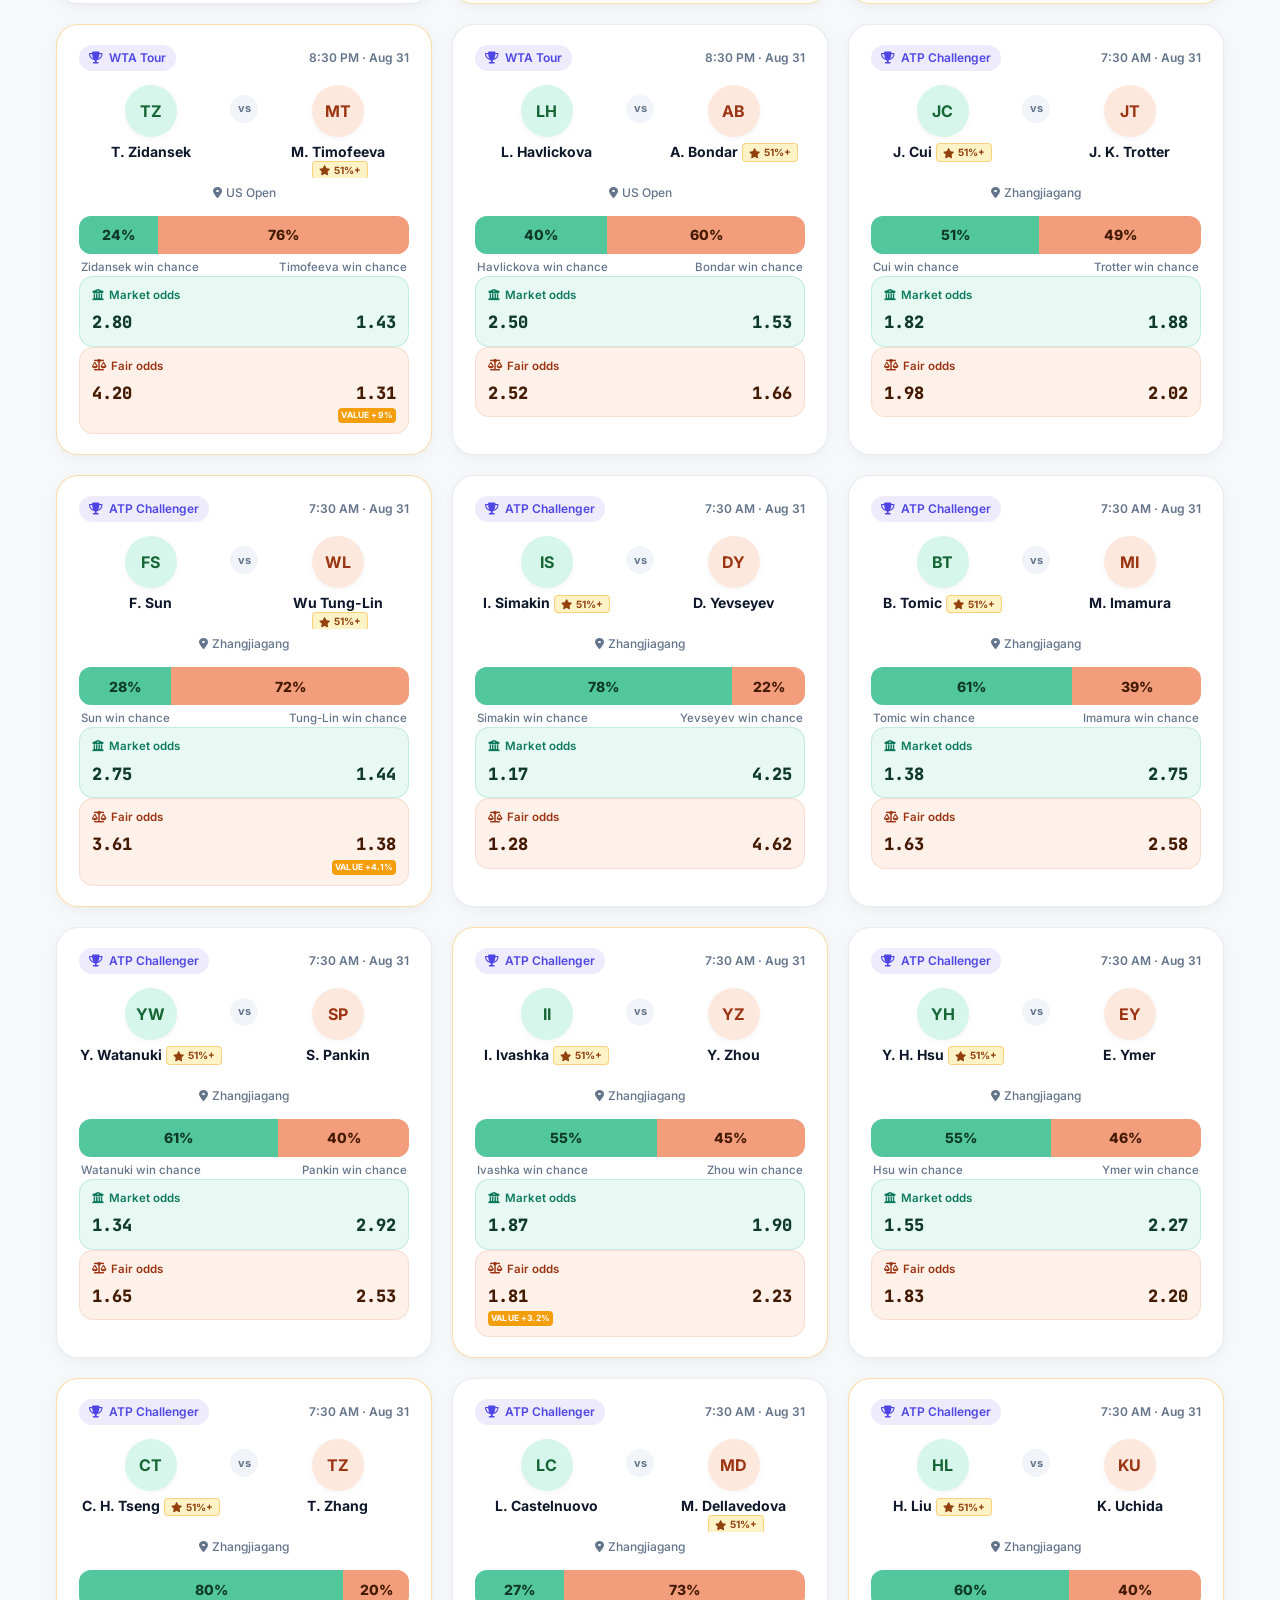
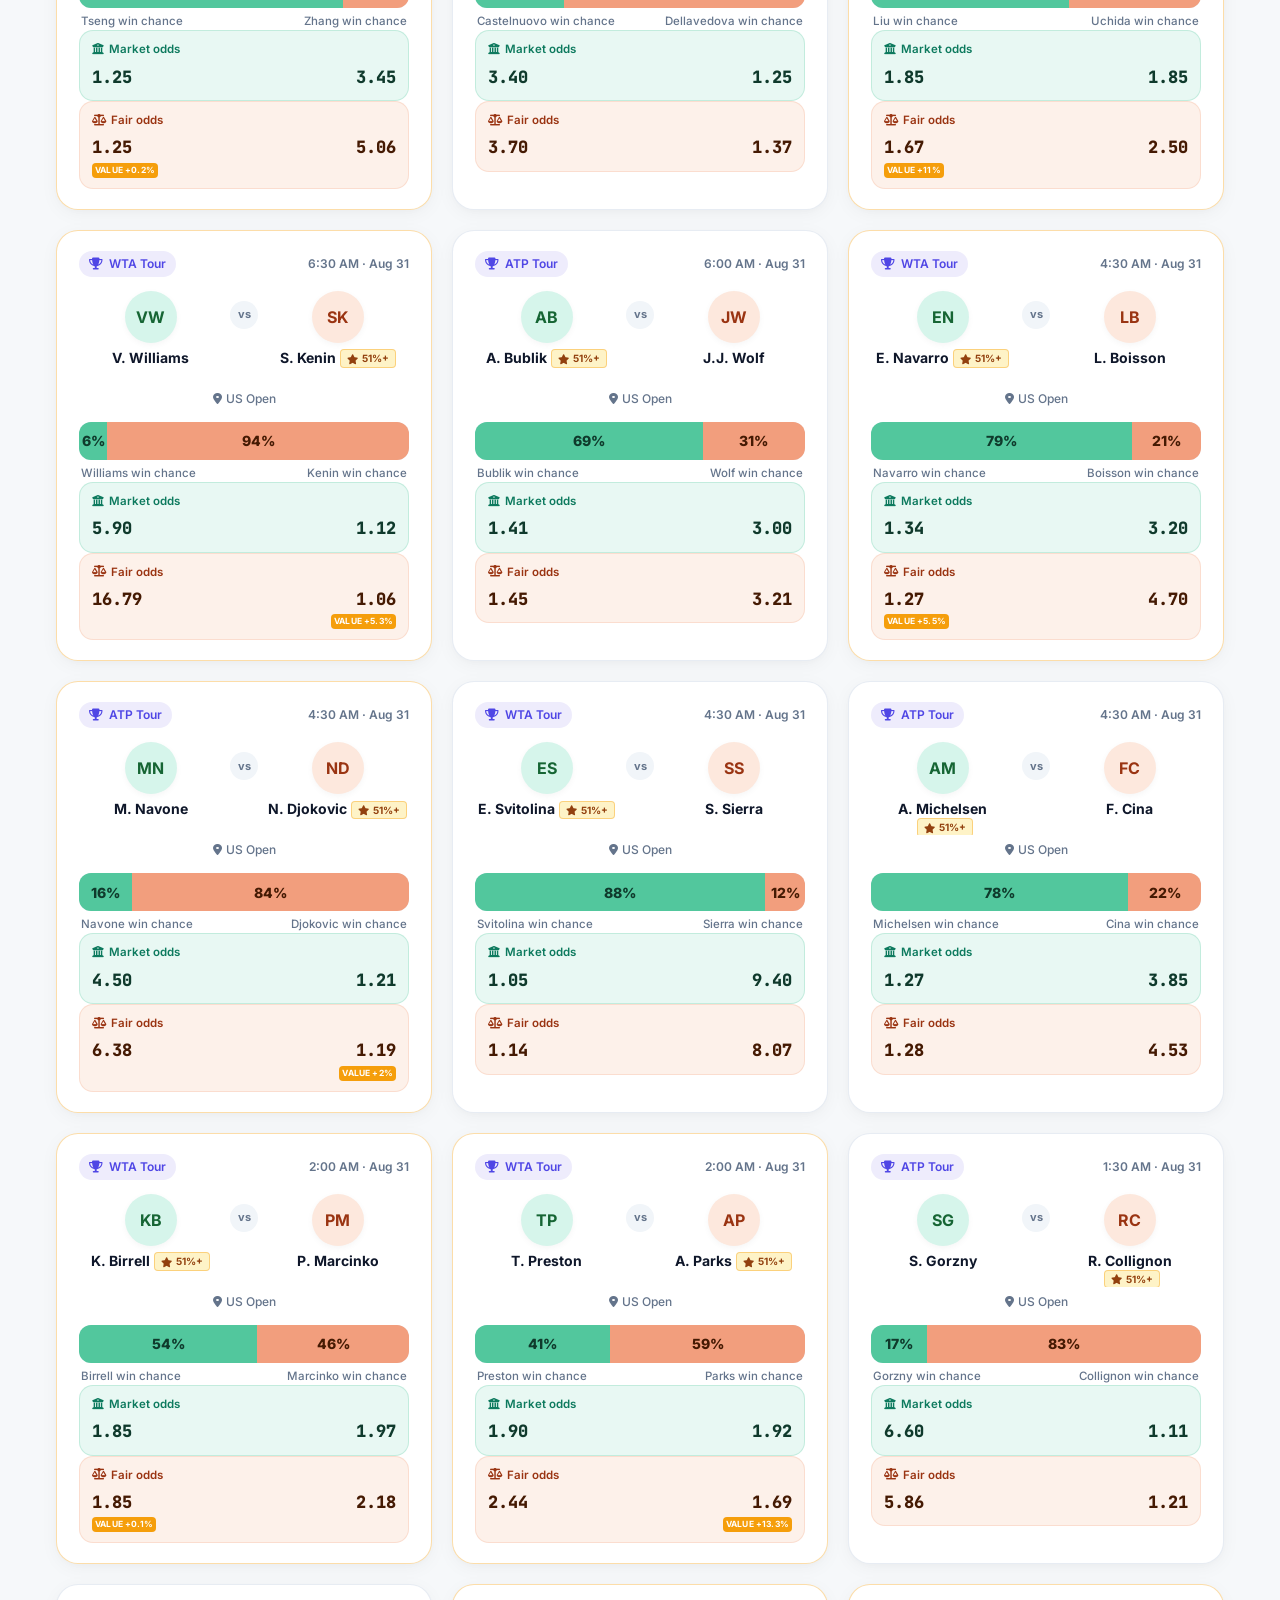
==== commit 1998bd56: "Refactor Finished Matches section to support 3 dynamic categories: Favorites (>=51%), Non-Favorites " ====
--- a/static/index.html
+++ b/static/index.html
@@ -117,9 +117,9 @@
       <div class="analytics-header">
         <div class="analytics-title">
           <i class="fa-solid fa-chart-line text-brand"></i>
-          <span>Favorites & Value Bet Performance Tracker</span>
-        </div>
-        <span class="analytics-badge">Strategy: ≥51% Probability +EV</span>
+          <span>Favorites & Strategy Performance Tracker</span>
+        </div>
+        <span class="analytics-badge" id="analyticsStrategyBadge">Strategy: Favorites (≥51%)</span>
       </div>
       <div class="analytics-grid">
         <div class="stat-box">
@@ -127,7 +127,7 @@
           <span class="stat-value" id="roiTotalFinished">0</span>
         </div>
         <div class="stat-box">
-          <span class="stat-label">Favorites (≥51%)</span>
+          <span class="stat-label" id="roiSubLabel">Favorites (≥51%)</span>
           <span class="stat-value" id="roiTotalFavs">0</span>
         </div>
         <div class="stat-box">
@@ -145,6 +145,27 @@
         <div class="stat-box highlight">
           <span class="stat-label">Realized ROI</span>
           <span class="stat-value text-emerald" id="roiPercentage">+0.0%</span>
+        </div>
+      </div>
+    </div>
+
+    <!-- Finished Matches Category Filter (Visible only in Finished view) -->
+    <div id="finishedFilterWrapper" class="finished-filter-container" style="display: none;">
+      <div class="finished-filter-bar">
+        <span class="finished-filter-title">
+          <i class="fa-solid fa-filter text-brand"></i>
+          <span>Category:</span>
+        </span>
+        <div class="finished-filter-options">
+          <button class="fin-filter-btn active" id="finFilterFav51" onclick="setFinishedCategory('fav51')">
+            <i class="fa-solid fa-star text-amber"></i> Favorites (≥51%)
+          </button>
+          <button class="fin-filter-btn" id="finFilterUnder51" onclick="setFinishedCategory('under51')">
+            <i class="fa-solid fa-scale-unbalanced"></i> Non-Favorites (&lt;51%)
+          </button>
+          <button class="fin-filter-btn" id="finFilterAll" onclick="setFinishedCategory('all')">
+            <i class="fa-solid fa-globe"></i> All Matches (No Filter)
+          </button>
         </div>
       </div>
     </div>
--- a/static/style.css
+++ b/static/style.css
@@ -1158,6 +1158,43 @@
     font-size: 9.5px;
   }
 
+  /* Finished Filter Bar on Mobile */
+  .finished-filter-container {
+    margin-bottom: 12px;
+  }
+
+  .finished-filter-bar {
+    flex-direction: column;
+    align-items: stretch;
+    gap: 6px;
+    padding: 8px 10px;
+    border-radius: 10px;
+  }
+
+  .finished-filter-title {
+    font-size: 11.5px;
+  }
+
+  .finished-filter-options {
+    display: grid;
+    grid-template-columns: 1fr 1fr 1fr;
+    gap: 4px;
+    width: 100%;
+  }
+
+  .fin-filter-btn {
+    font-size: 10px;
+    padding: 6px 2px;
+    justify-content: center;
+    text-align: center;
+    border-radius: 6px;
+    gap: 3px;
+  }
+
+  .fin-filter-btn i {
+    font-size: 9.5px;
+  }
+
   /* Analytics Grid on Mobile */
   .analytics-card {
     padding: 12px 14px;
@@ -1867,3 +1904,65 @@
   color: #DC2626;
 }
 
+/* ==========================================================================
+   Finished Matches Category Filter Bar (Desktop)
+   ========================================================================== */
+.finished-filter-container {
+  margin-bottom: 16px;
+  animation: fadeIn 0.2s ease;
+}
+
+.finished-filter-bar {
+  display: flex;
+  align-items: center;
+  gap: 12px;
+  background: #FFFFFF;
+  padding: 8px 14px;
+  border-radius: 12px;
+  border: 1px solid var(--border-color);
+  box-shadow: 0 1px 3px rgba(0, 0, 0, 0.02);
+}
+
+.finished-filter-title {
+  display: flex;
+  align-items: center;
+  gap: 6px;
+  font-size: 13px;
+  font-weight: 700;
+  color: var(--text-secondary);
+}
+
+.finished-filter-options {
+  display: flex;
+  gap: 6px;
+  flex-wrap: wrap;
+}
+
+.fin-filter-btn {
+  border: 1px solid #E2E8F0;
+  background: #F8FAFC;
+  color: #475569;
+  padding: 6px 12px;
+  border-radius: 8px;
+  font-size: 12.5px;
+  font-weight: 600;
+  cursor: pointer;
+  display: inline-flex;
+  align-items: center;
+  gap: 6px;
+  transition: all 0.15s ease;
+}
+
+.fin-filter-btn:hover {
+  background: #F1F5F9;
+  border-color: #CBD5E1;
+}
+
+.fin-filter-btn.active {
+  background: #EEF2FF;
+  color: #4338CA;
+  border-color: #6366F1;
+  font-weight: 700;
+}
+
+
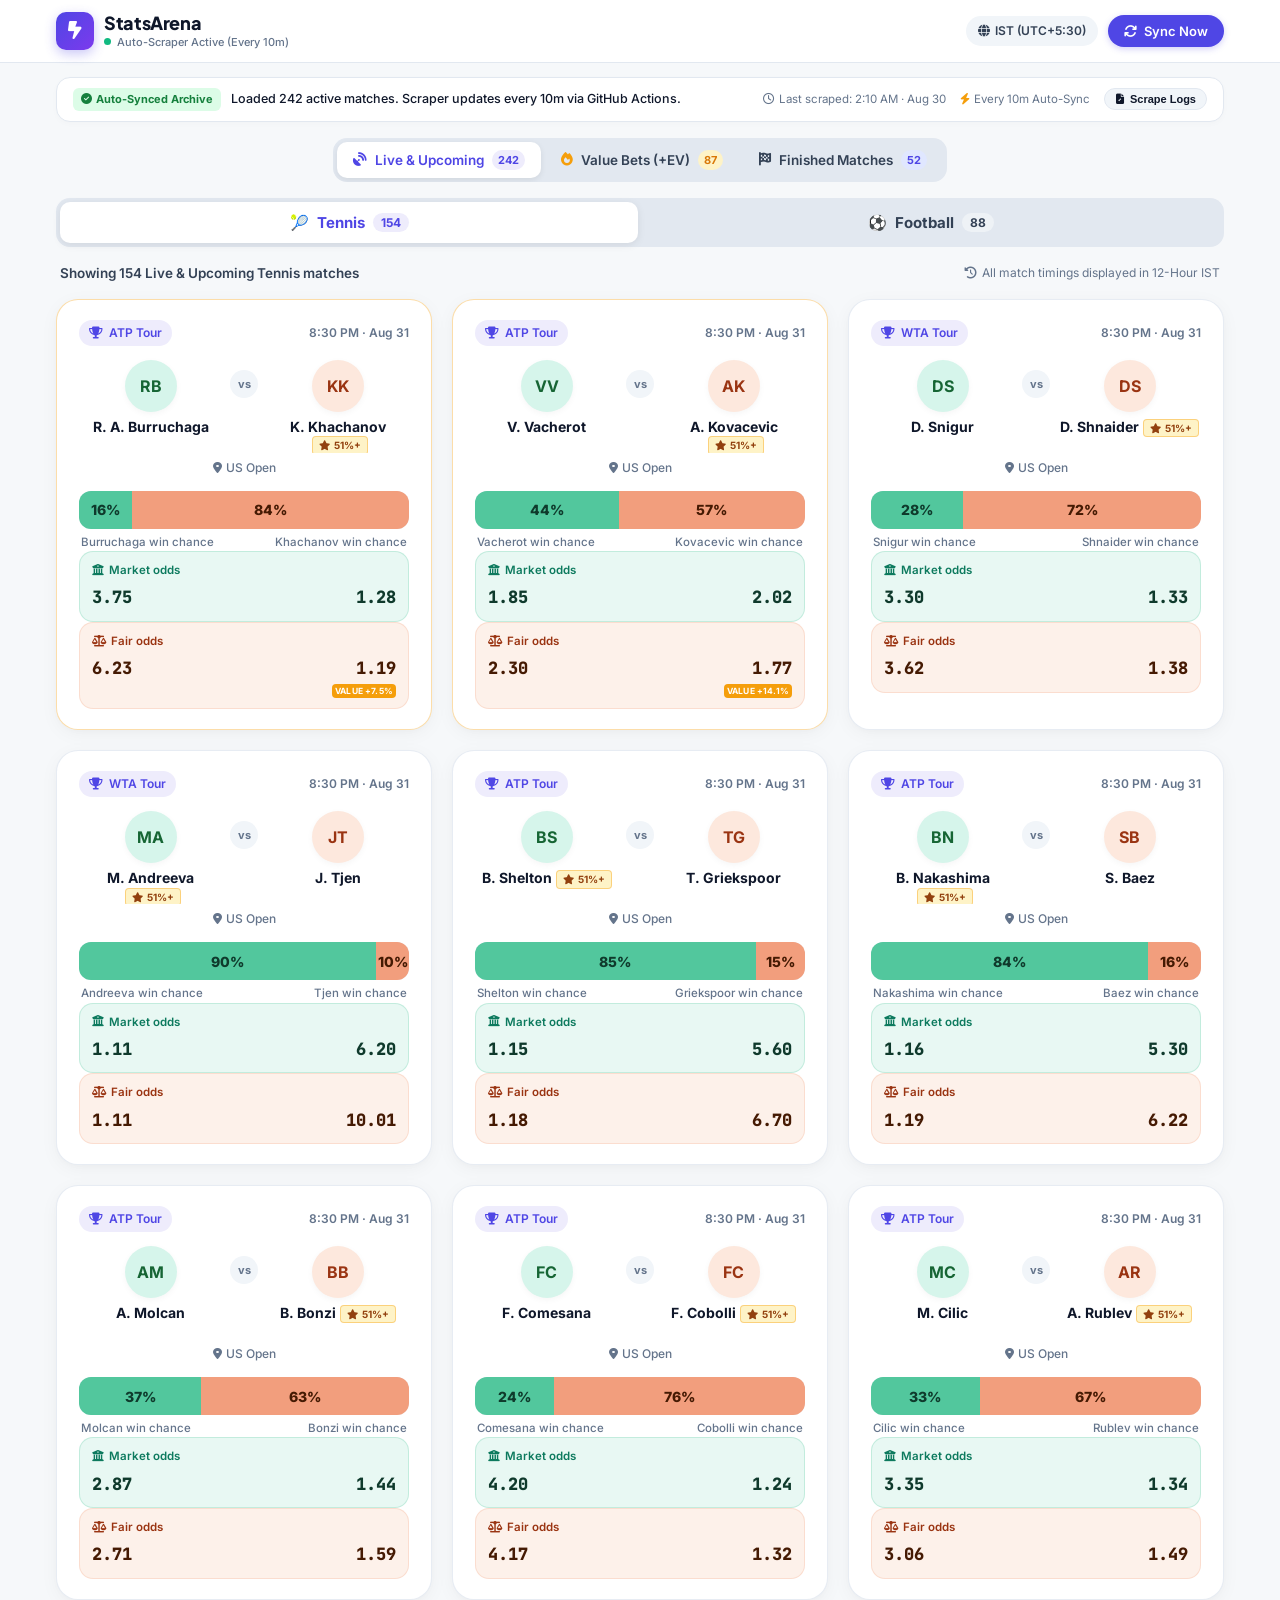
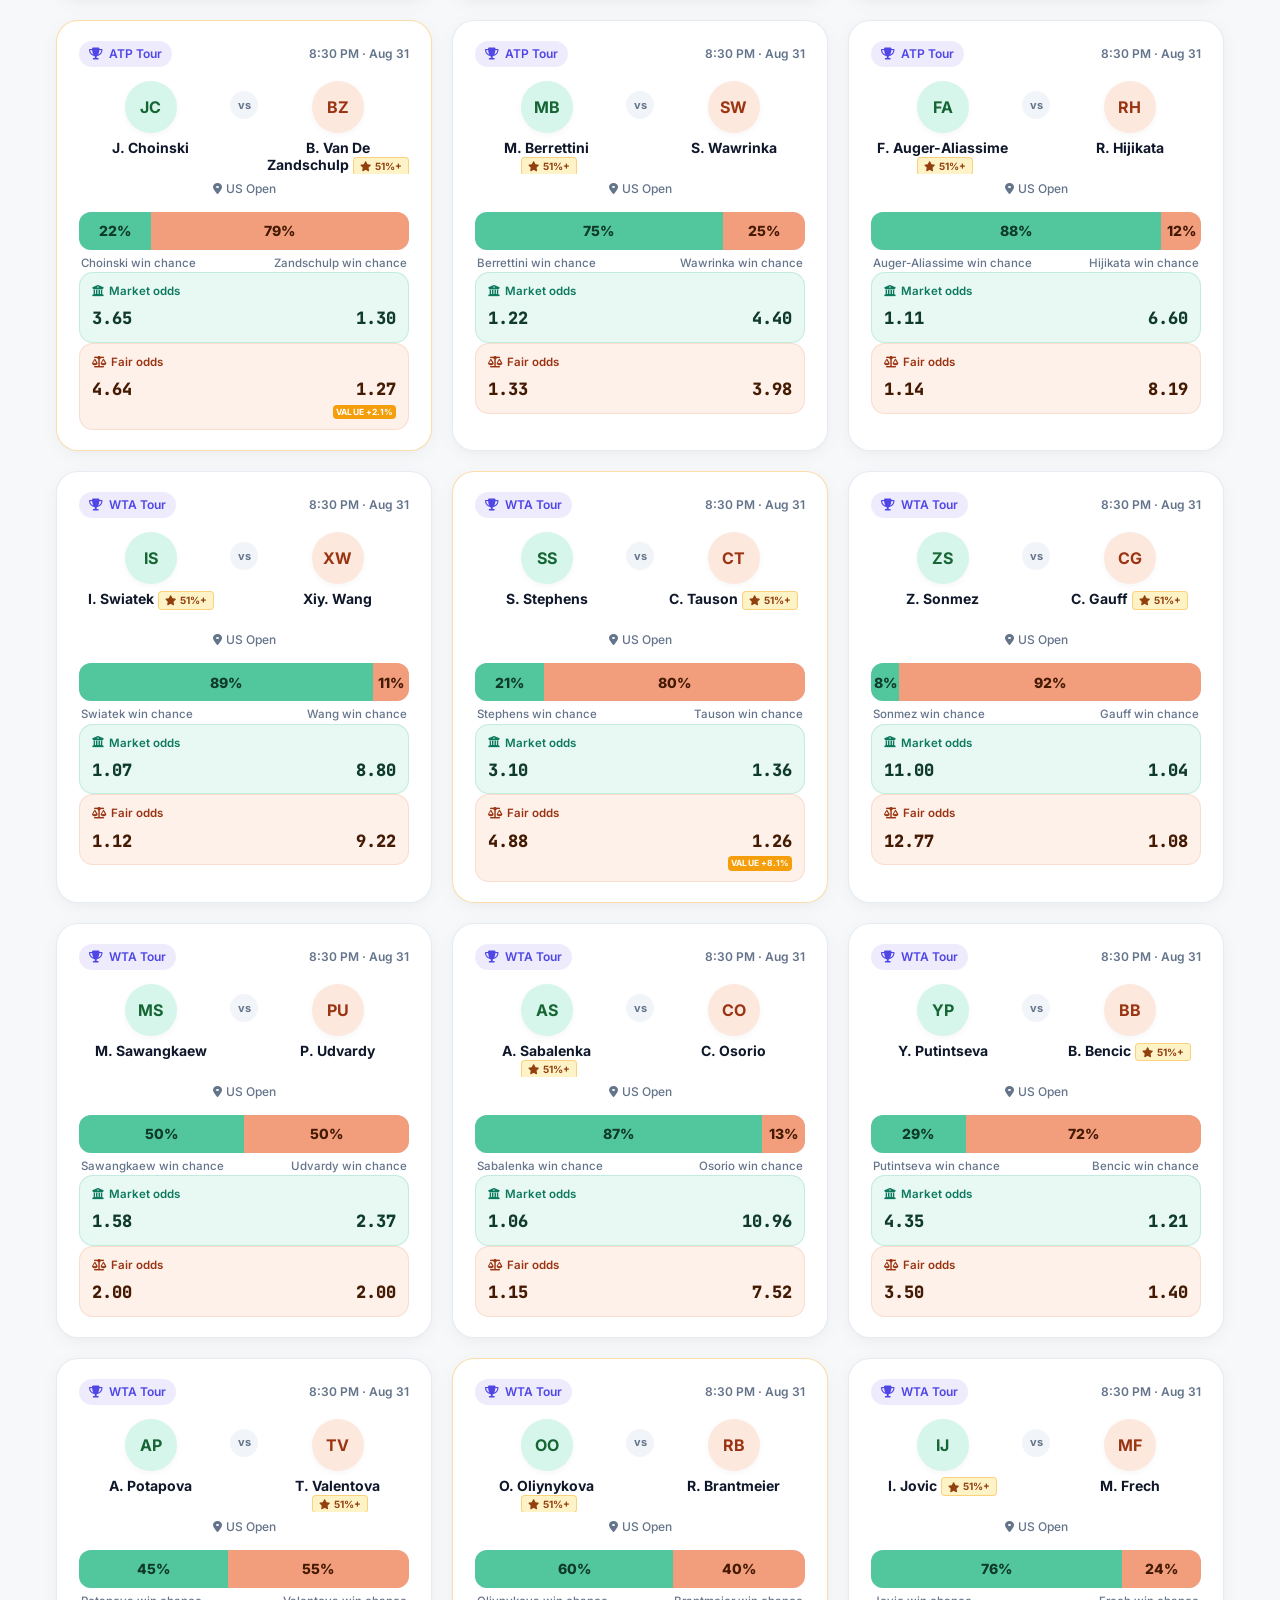
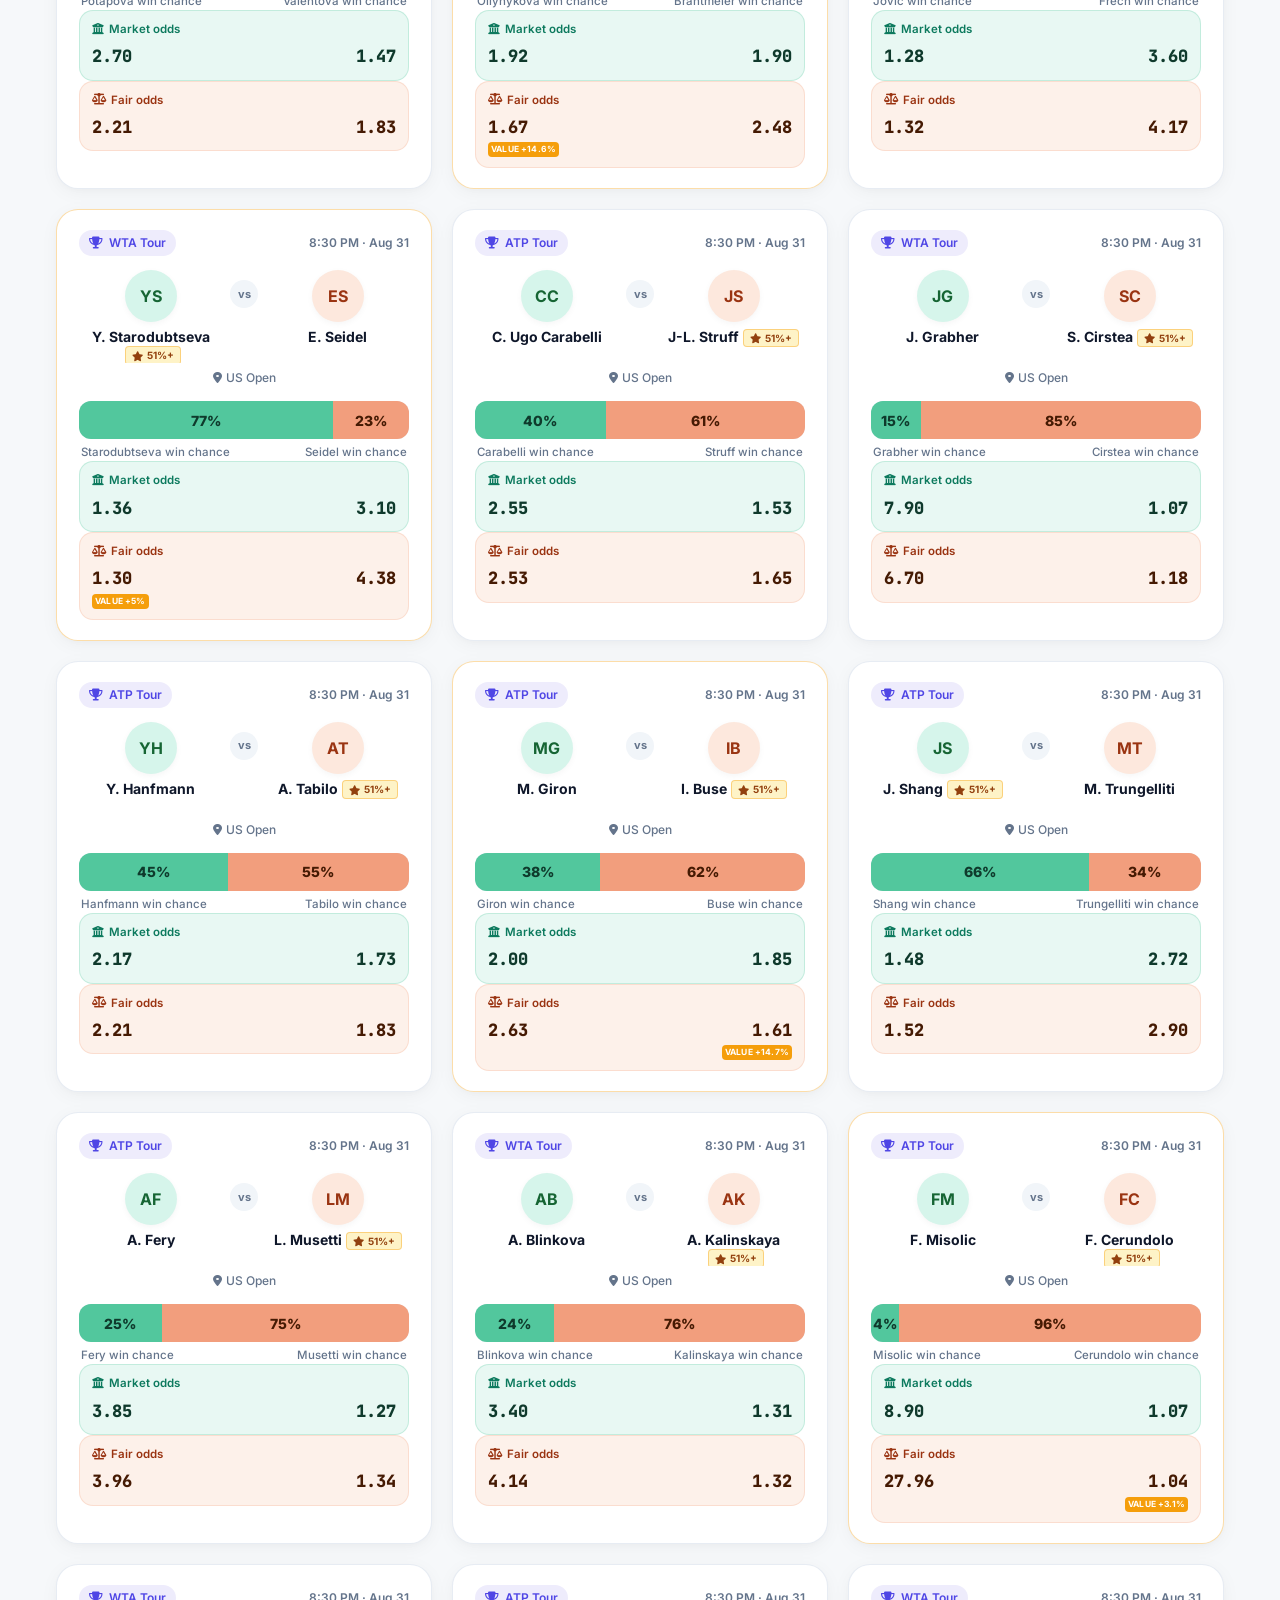
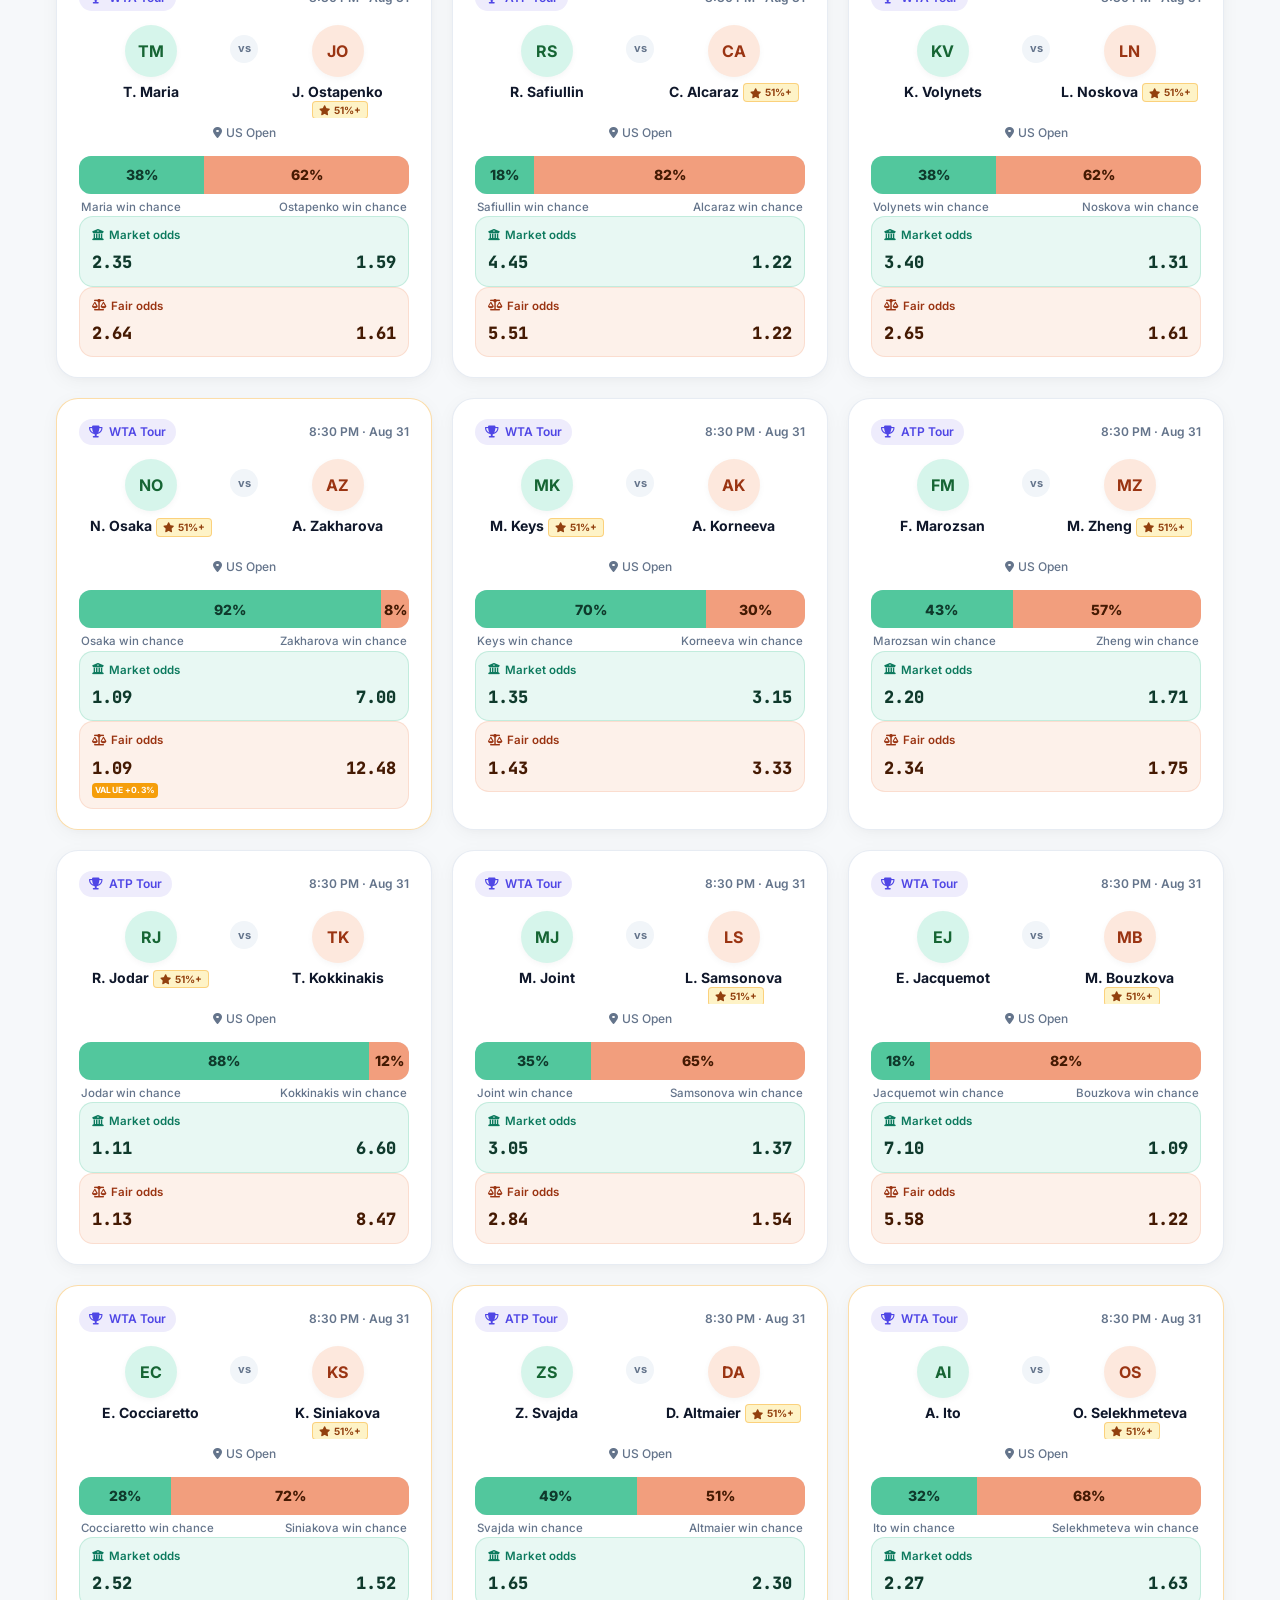
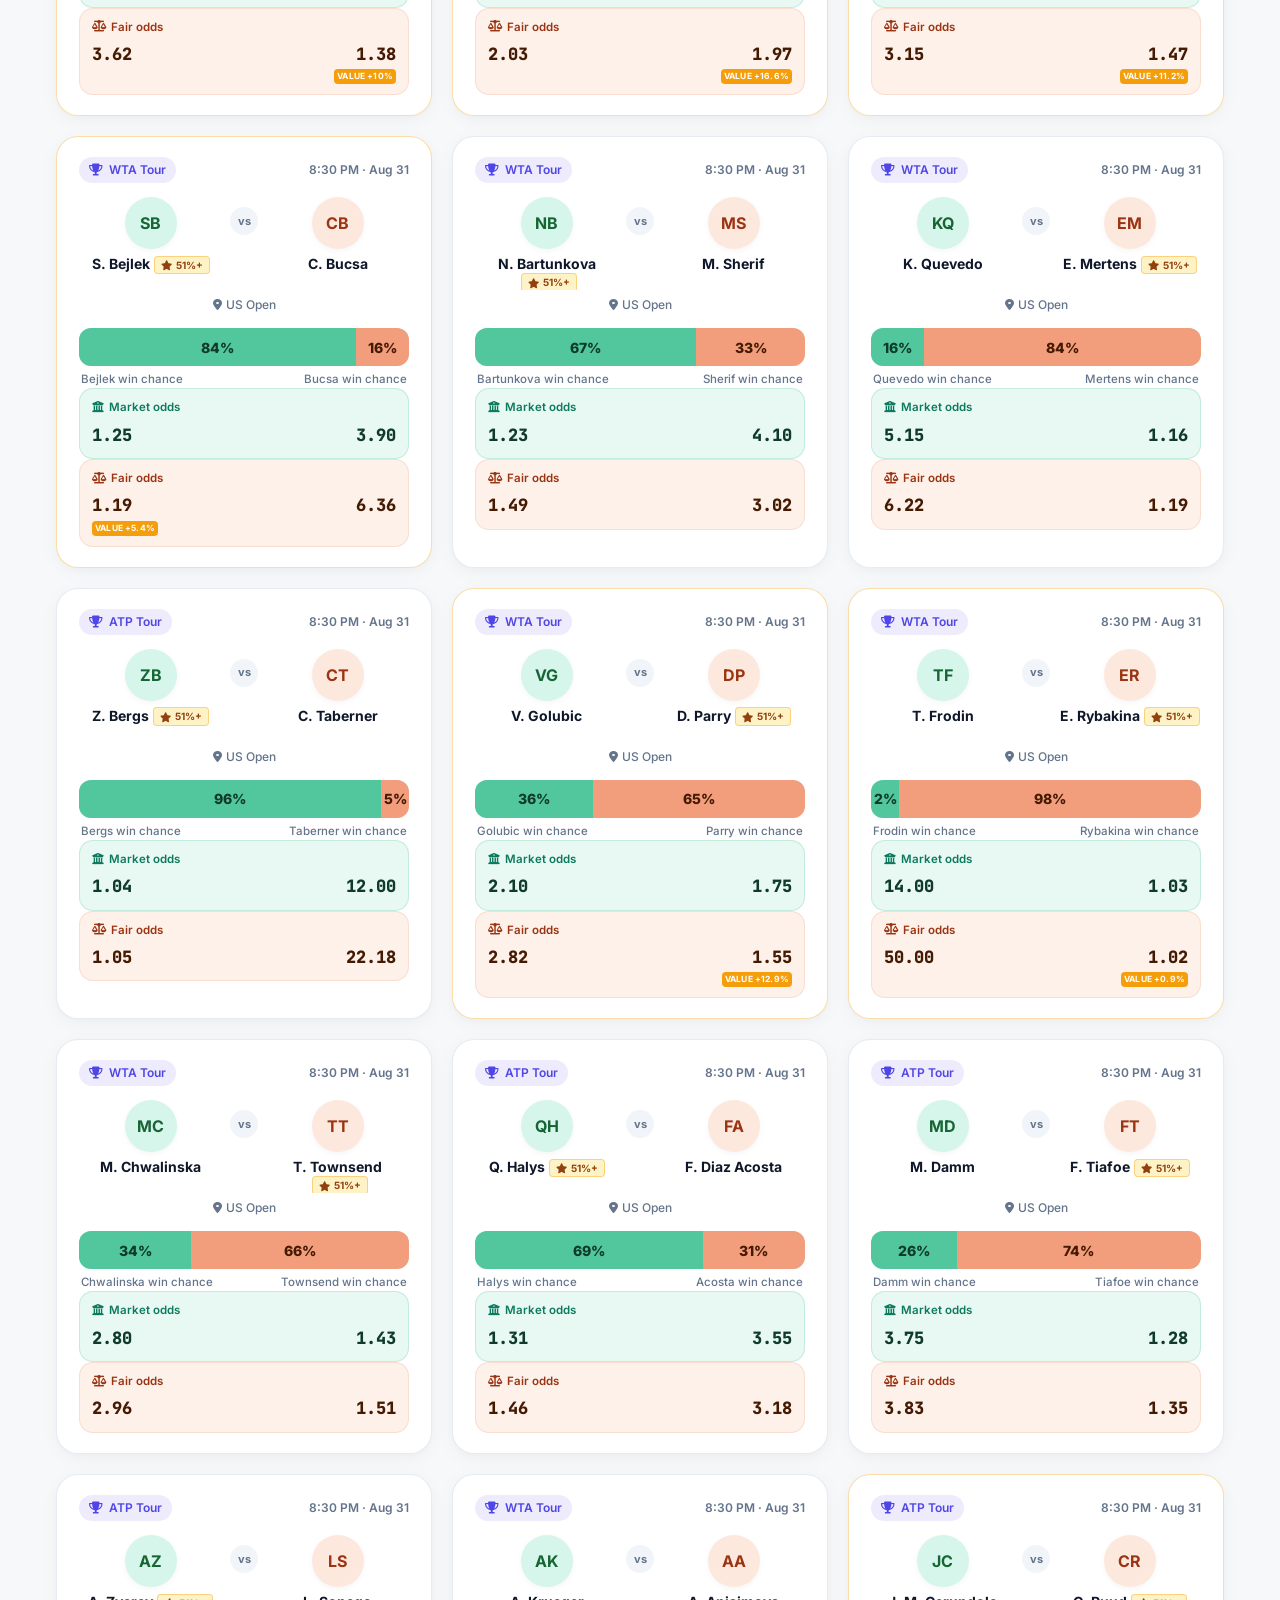
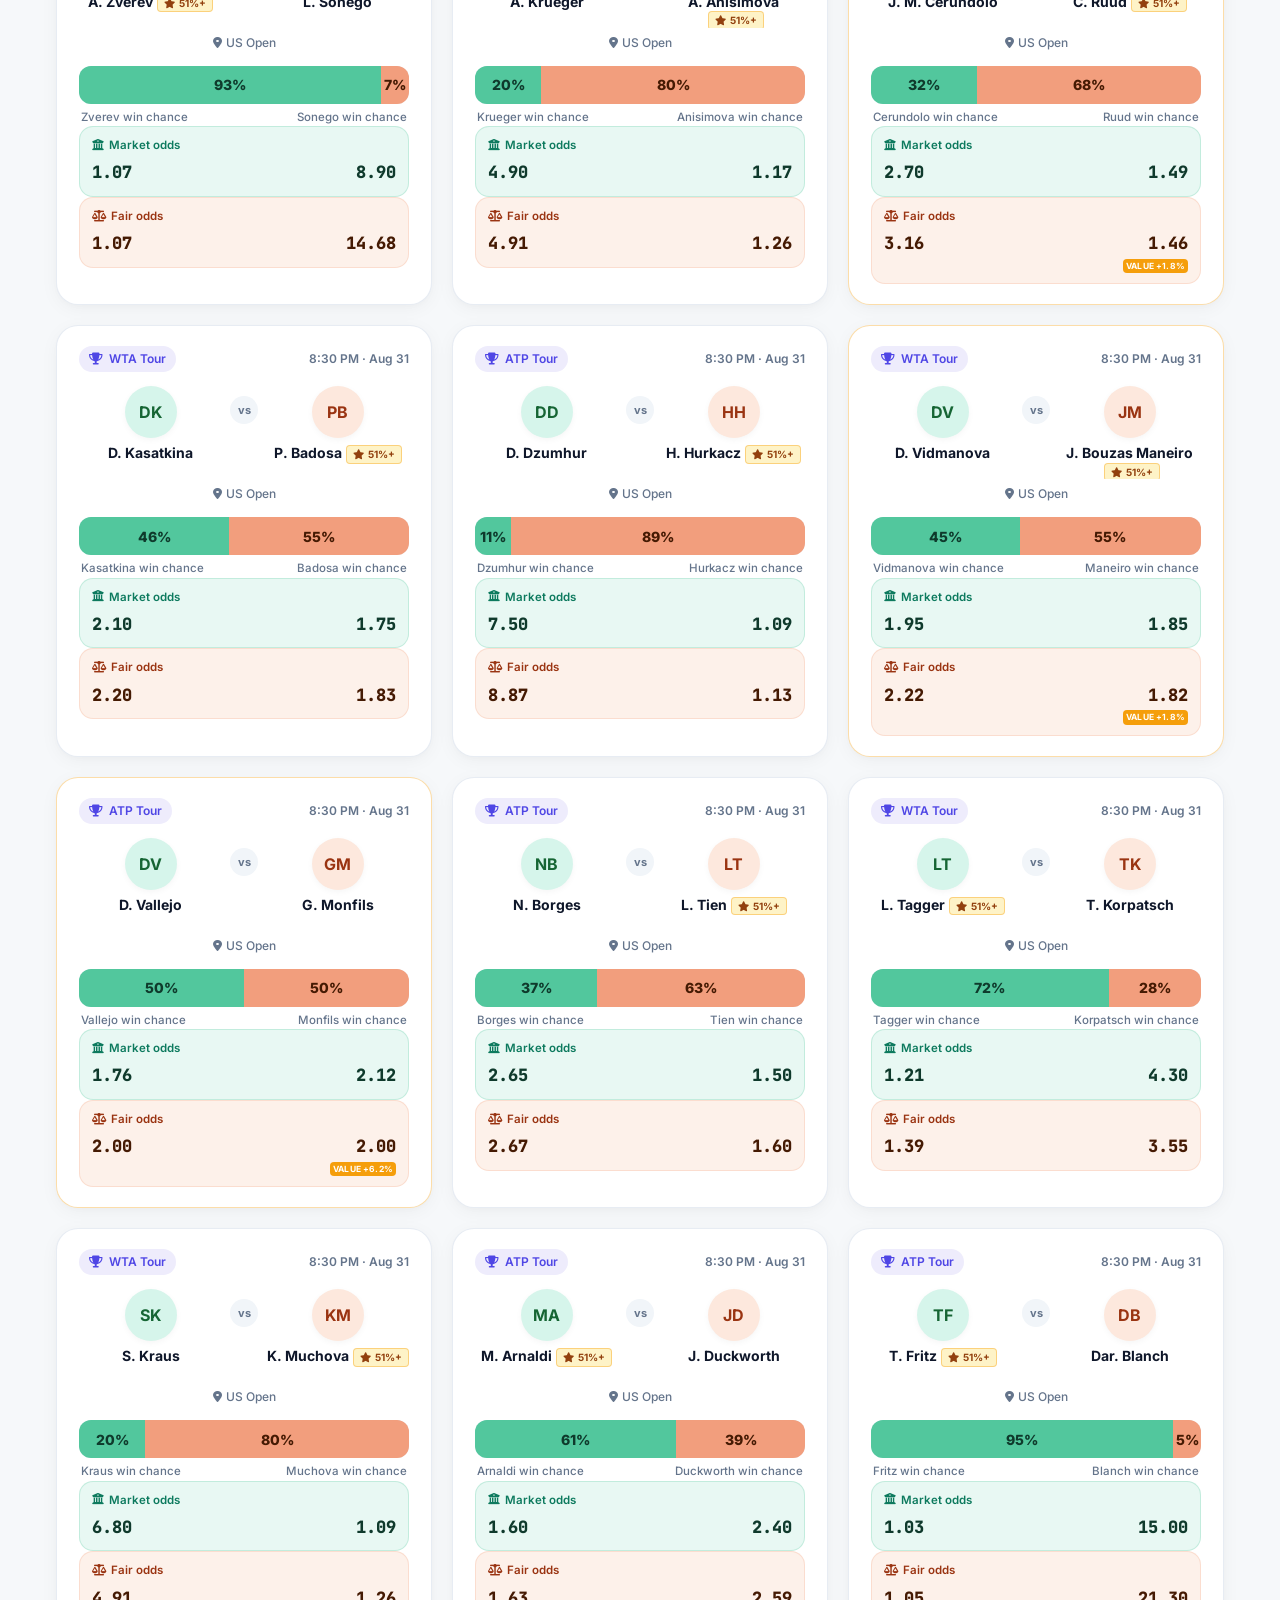
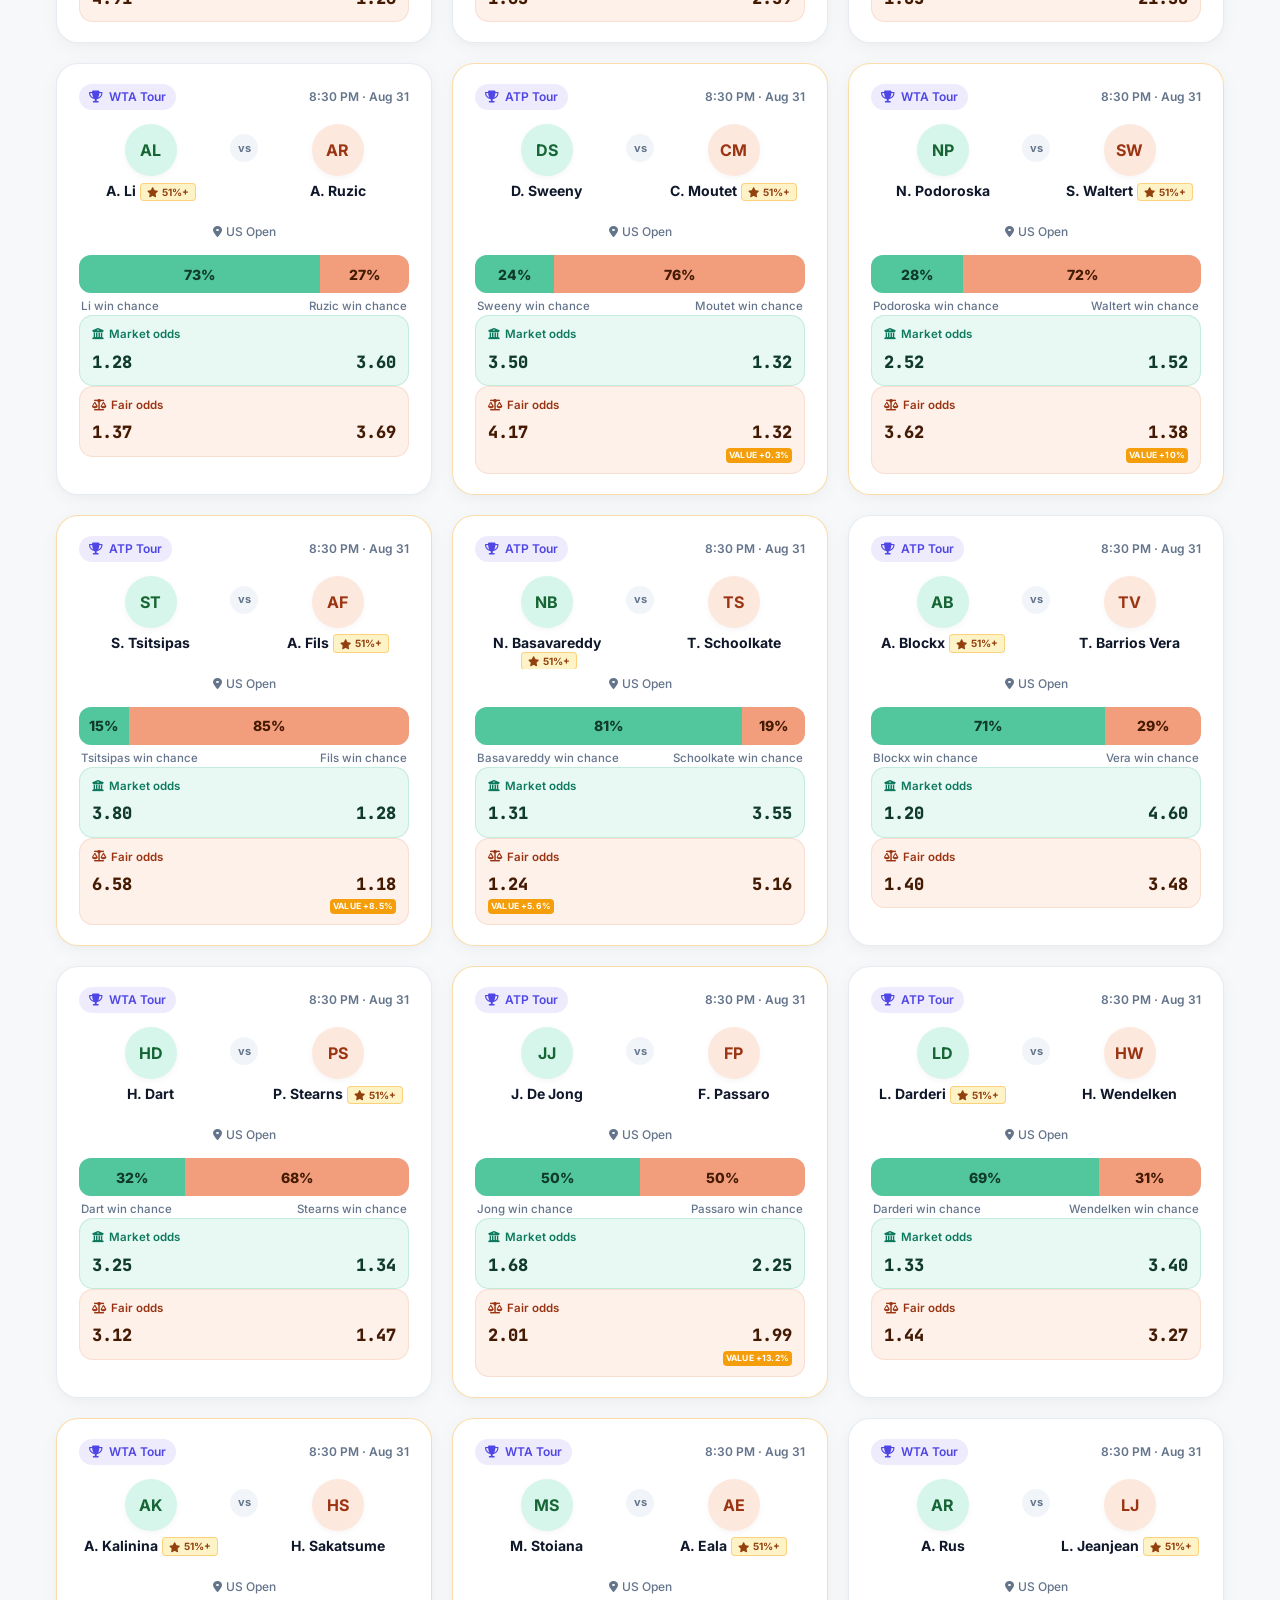
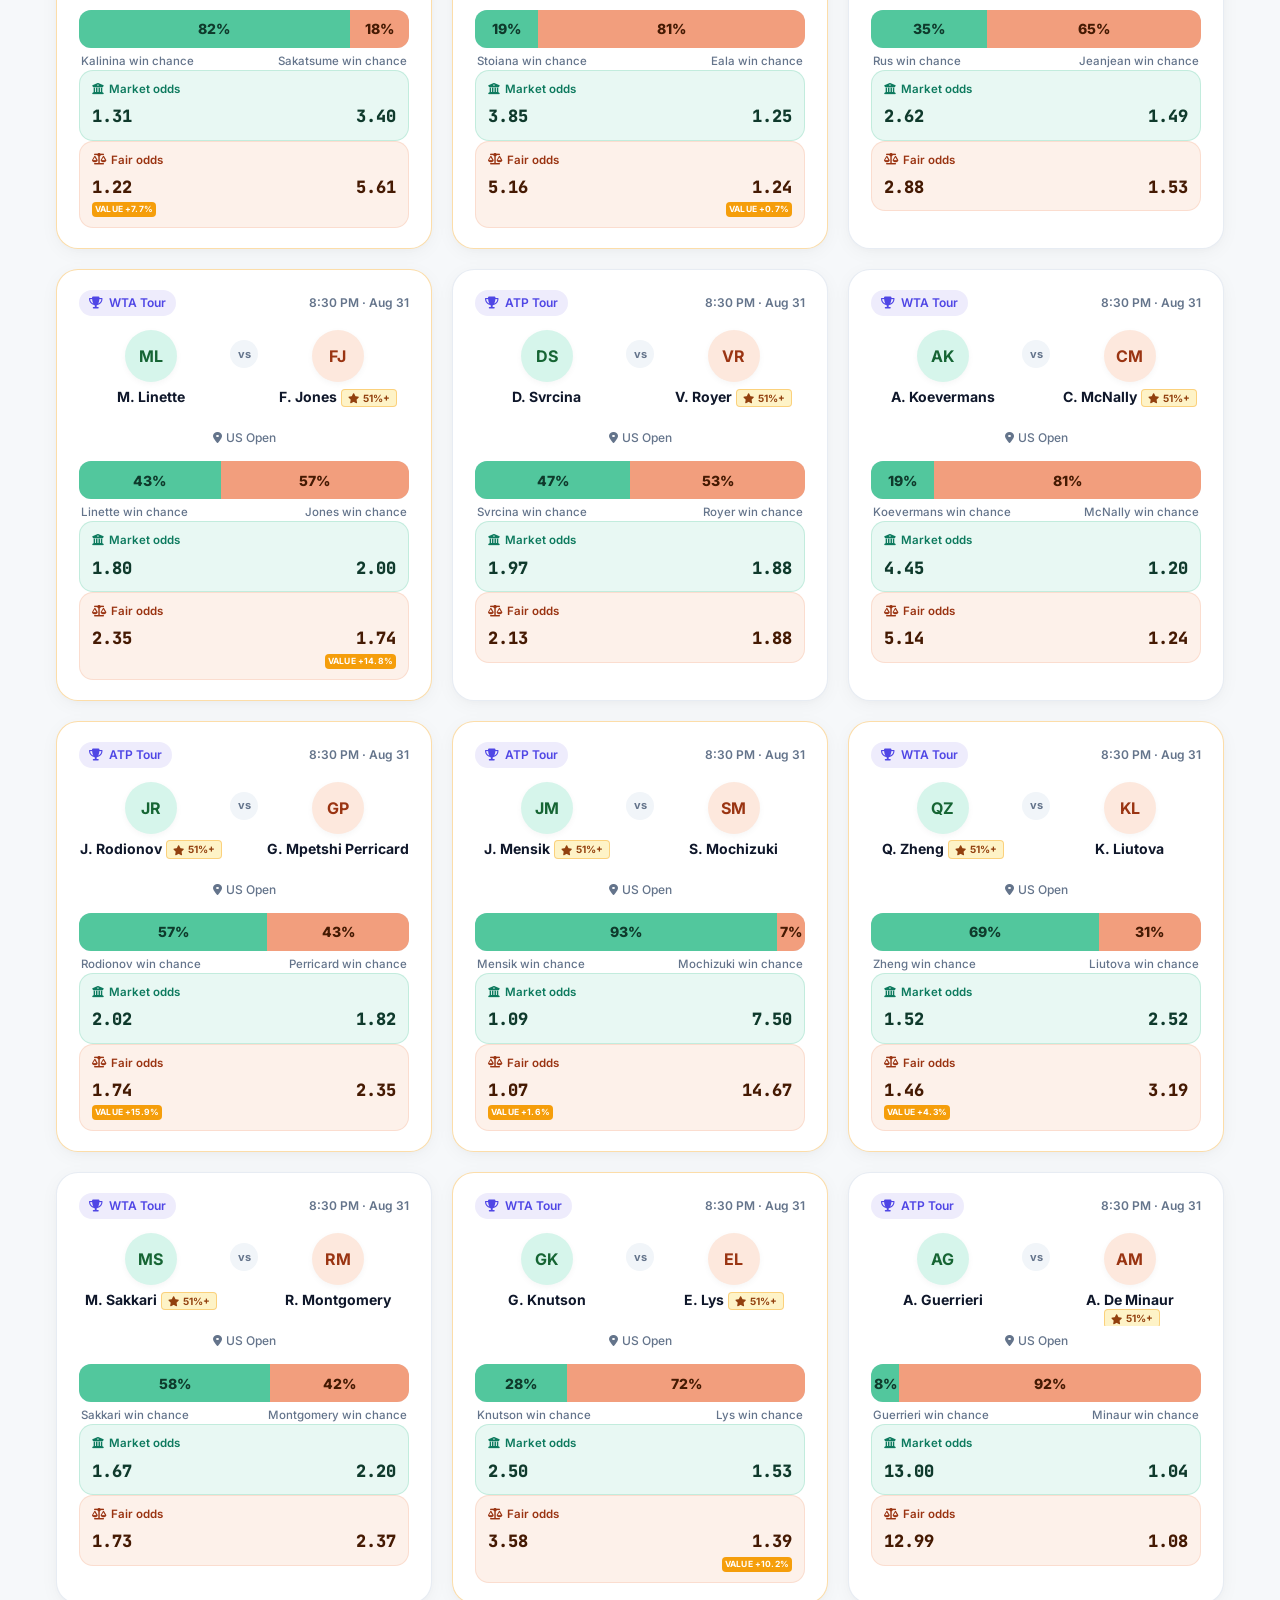
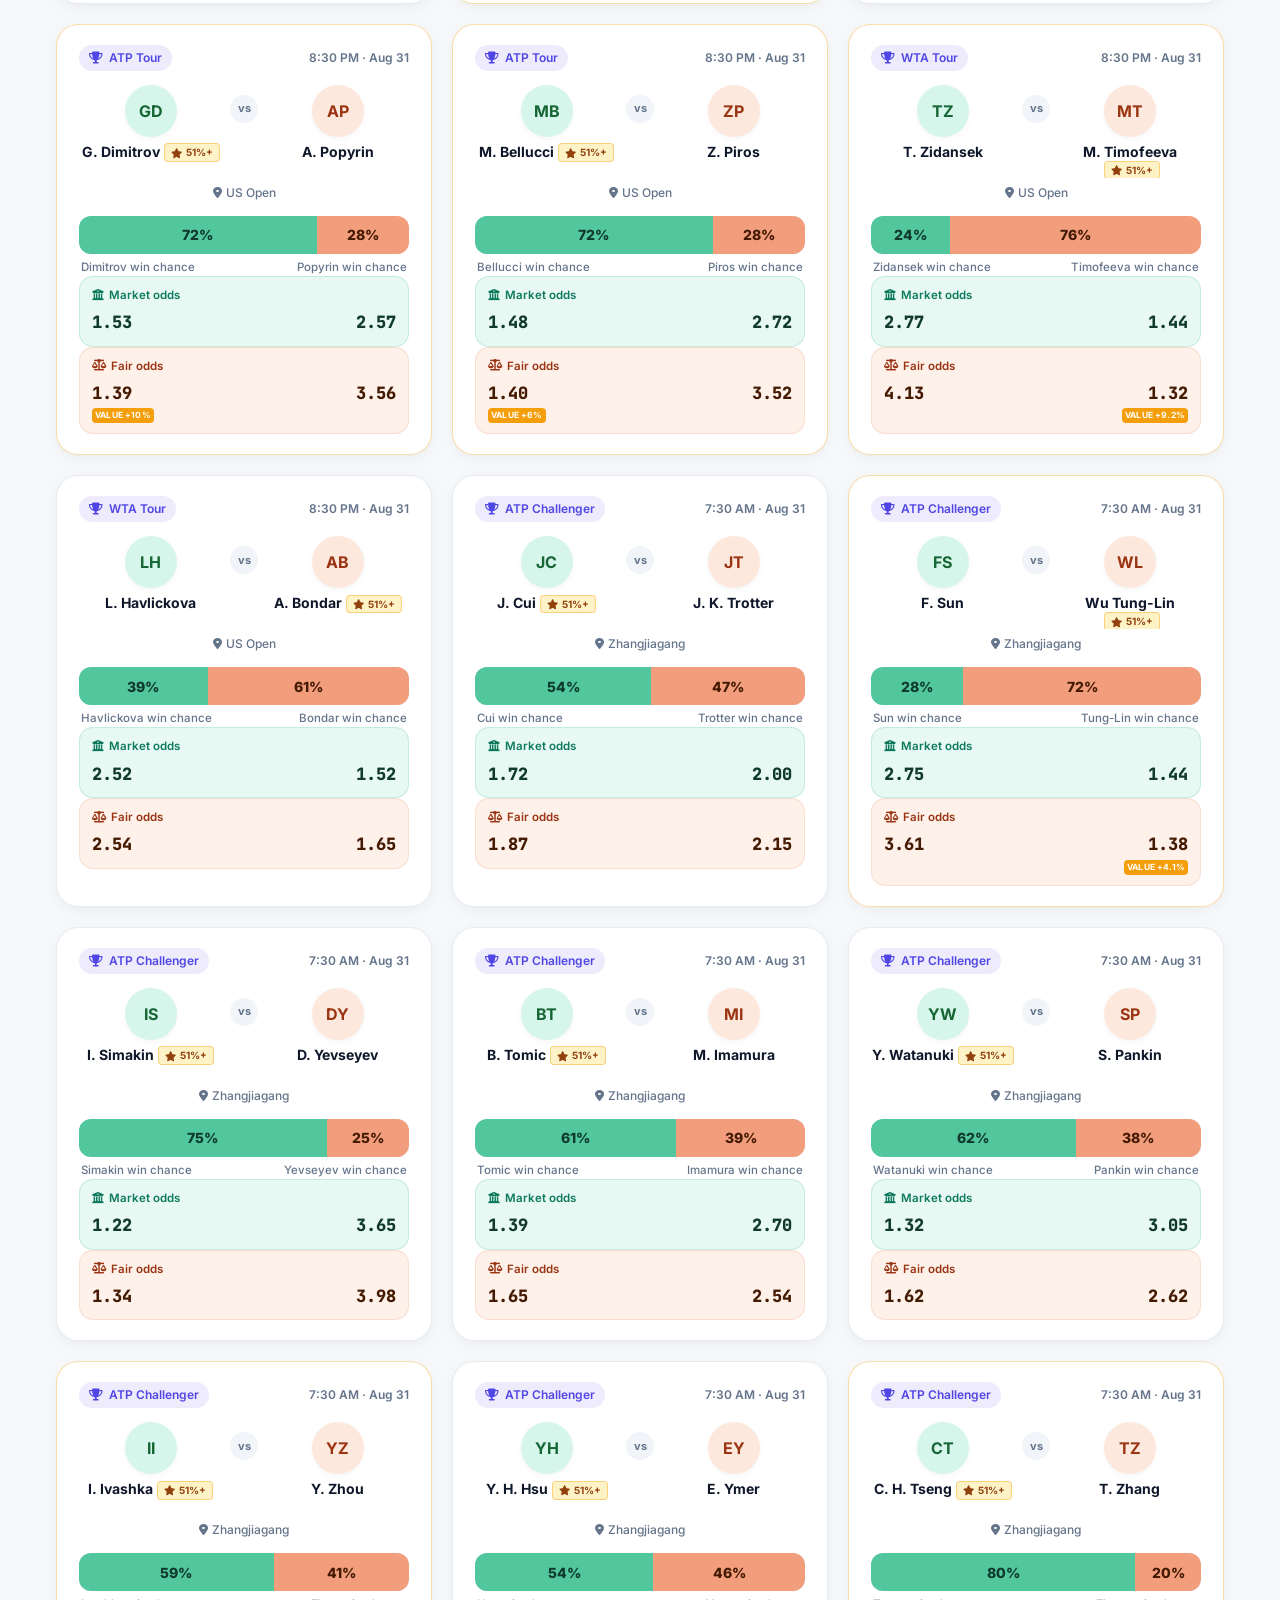
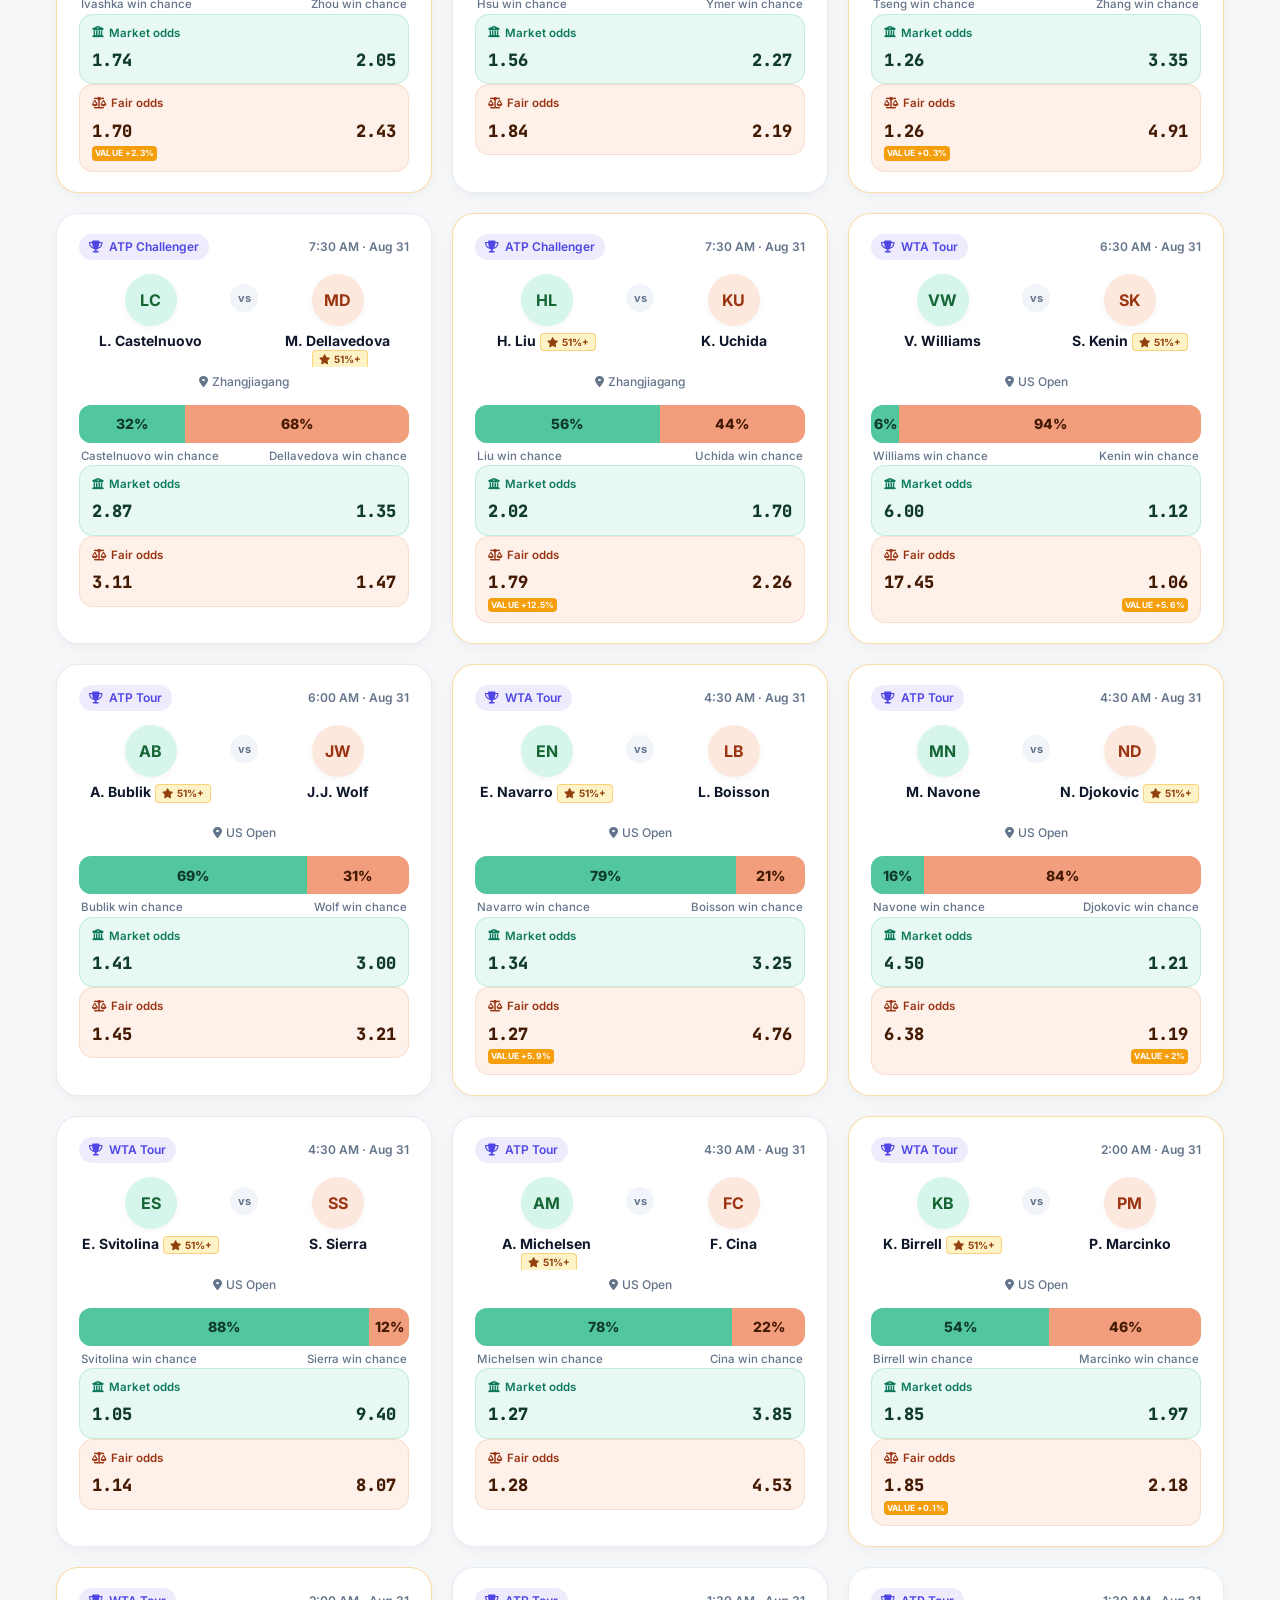
==== commit 05c50aa2: "Add dynamic single-date selector with real-time daily ROI and category performance recalculation in " ====
--- a/static/index.html
+++ b/static/index.html
@@ -149,23 +149,37 @@
       </div>
     </div>
 
-    <!-- Finished Matches Category Filter (Visible only in Finished view) -->
+    <!-- Finished Matches Category & Single-Date Filter (Visible only in Finished view) -->
     <div id="finishedFilterWrapper" class="finished-filter-container" style="display: none;">
       <div class="finished-filter-bar">
-        <span class="finished-filter-title">
-          <i class="fa-solid fa-filter text-brand"></i>
-          <span>Category:</span>
-        </span>
-        <div class="finished-filter-options">
-          <button class="fin-filter-btn active" id="finFilterFav51" onclick="setFinishedCategory('fav51')">
-            <i class="fa-solid fa-star text-amber"></i> Favorites (≥51%)
-          </button>
-          <button class="fin-filter-btn" id="finFilterUnder51" onclick="setFinishedCategory('under51')">
-            <i class="fa-solid fa-scale-unbalanced"></i> Non-Favorites (&lt;51%)
-          </button>
-          <button class="fin-filter-btn" id="finFilterAll" onclick="setFinishedCategory('all')">
-            <i class="fa-solid fa-globe"></i> All Matches (No Filter)
-          </button>
+        <div class="filter-subgroup">
+          <span class="finished-filter-title">
+            <i class="fa-solid fa-filter text-brand"></i>
+            <span>Category:</span>
+          </span>
+          <div class="finished-filter-options">
+            <button class="fin-filter-btn active" id="finFilterFav51" onclick="setFinishedCategory('fav51')">
+              <i class="fa-solid fa-star text-amber"></i> Favorites (≥51%)
+            </button>
+            <button class="fin-filter-btn" id="finFilterUnder51" onclick="setFinishedCategory('under51')">
+              <i class="fa-solid fa-scale-unbalanced"></i> Non-Favorites (&lt;51%)
+            </button>
+            <button class="fin-filter-btn" id="finFilterAll" onclick="setFinishedCategory('all')">
+              <i class="fa-solid fa-globe"></i> All Matches
+            </button>
+          </div>
+        </div>
+
+        <div class="filter-divider"></div>
+
+        <div class="filter-subgroup date-subgroup">
+          <span class="finished-filter-title">
+            <i class="fa-solid fa-calendar-day text-brand"></i>
+            <span>Date (IST):</span>
+          </span>
+          <div class="finished-date-options" id="finishedDateOptions">
+            <button class="fin-date-btn active" onclick="setFinishedDate('all')">All Dates</button>
+          </div>
         </div>
       </div>
     </div>
--- a/static/style.css
+++ b/static/style.css
@@ -1166,24 +1166,36 @@
   .finished-filter-bar {
     flex-direction: column;
     align-items: stretch;
-    gap: 6px;
+    gap: 8px;
     padding: 8px 10px;
     border-radius: 10px;
   }
 
-  .finished-filter-title {
-    font-size: 11.5px;
-  }
-
-  .finished-filter-options {
-    display: grid;
-    grid-template-columns: 1fr 1fr 1fr;
+  .filter-subgroup {
+    display: flex;
+    flex-direction: column;
     gap: 4px;
     width: 100%;
   }
 
-  .fin-filter-btn {
-    font-size: 10px;
+  .filter-divider {
+    display: none;
+  }
+
+  .finished-filter-title {
+    font-size: 11px;
+    font-weight: 700;
+  }
+
+  .finished-filter-options, .finished-date-options {
+    display: grid;
+    grid-template-columns: repeat(auto-fit, minmax(70px, 1fr));
+    gap: 4px;
+    width: 100%;
+  }
+
+  .fin-filter-btn, .fin-date-btn {
+    font-size: 9.5px;
     padding: 6px 2px;
     justify-content: center;
     text-align: center;
@@ -1191,8 +1203,8 @@
     gap: 3px;
   }
 
-  .fin-filter-btn i {
-    font-size: 9.5px;
+  .fin-filter-btn i, .fin-date-btn i {
+    font-size: 9px;
   }
 
   /* Analytics Grid on Mobile */
@@ -1905,7 +1917,7 @@
 }
 
 /* ==========================================================================
-   Finished Matches Category Filter Bar (Desktop)
+   Finished Matches Category & Date Filter Bar (Desktop)
    ========================================================================== */
 .finished-filter-container {
   margin-bottom: 16px;
@@ -1915,50 +1927,64 @@
 .finished-filter-bar {
   display: flex;
   align-items: center;
-  gap: 12px;
+  gap: 14px;
   background: #FFFFFF;
   padding: 8px 14px;
   border-radius: 12px;
   border: 1px solid var(--border-color);
   box-shadow: 0 1px 3px rgba(0, 0, 0, 0.02);
+  flex-wrap: wrap;
+}
+
+.filter-subgroup {
+  display: flex;
+  align-items: center;
+  gap: 8px;
+  flex-wrap: wrap;
+}
+
+.filter-divider {
+  width: 1px;
+  height: 24px;
+  background: #E2E8F0;
 }
 
 .finished-filter-title {
   display: flex;
   align-items: center;
   gap: 6px;
-  font-size: 13px;
+  font-size: 12.5px;
   font-weight: 700;
   color: var(--text-secondary);
 }
 
-.finished-filter-options {
+.finished-filter-options, .finished-date-options {
   display: flex;
   gap: 6px;
   flex-wrap: wrap;
 }
 
-.fin-filter-btn {
+.fin-filter-btn, .fin-date-btn {
   border: 1px solid #E2E8F0;
   background: #F8FAFC;
   color: #475569;
-  padding: 6px 12px;
+  padding: 5px 12px;
   border-radius: 8px;
-  font-size: 12.5px;
+  font-size: 12px;
   font-weight: 600;
   cursor: pointer;
   display: inline-flex;
   align-items: center;
-  gap: 6px;
+  gap: 5px;
   transition: all 0.15s ease;
 }
 
-.fin-filter-btn:hover {
+.fin-filter-btn:hover, .fin-date-btn:hover {
   background: #F1F5F9;
   border-color: #CBD5E1;
 }
 
-.fin-filter-btn.active {
+.fin-filter-btn.active, .fin-date-btn.active {
   background: #EEF2FF;
   color: #4338CA;
   border-color: #6366F1;
